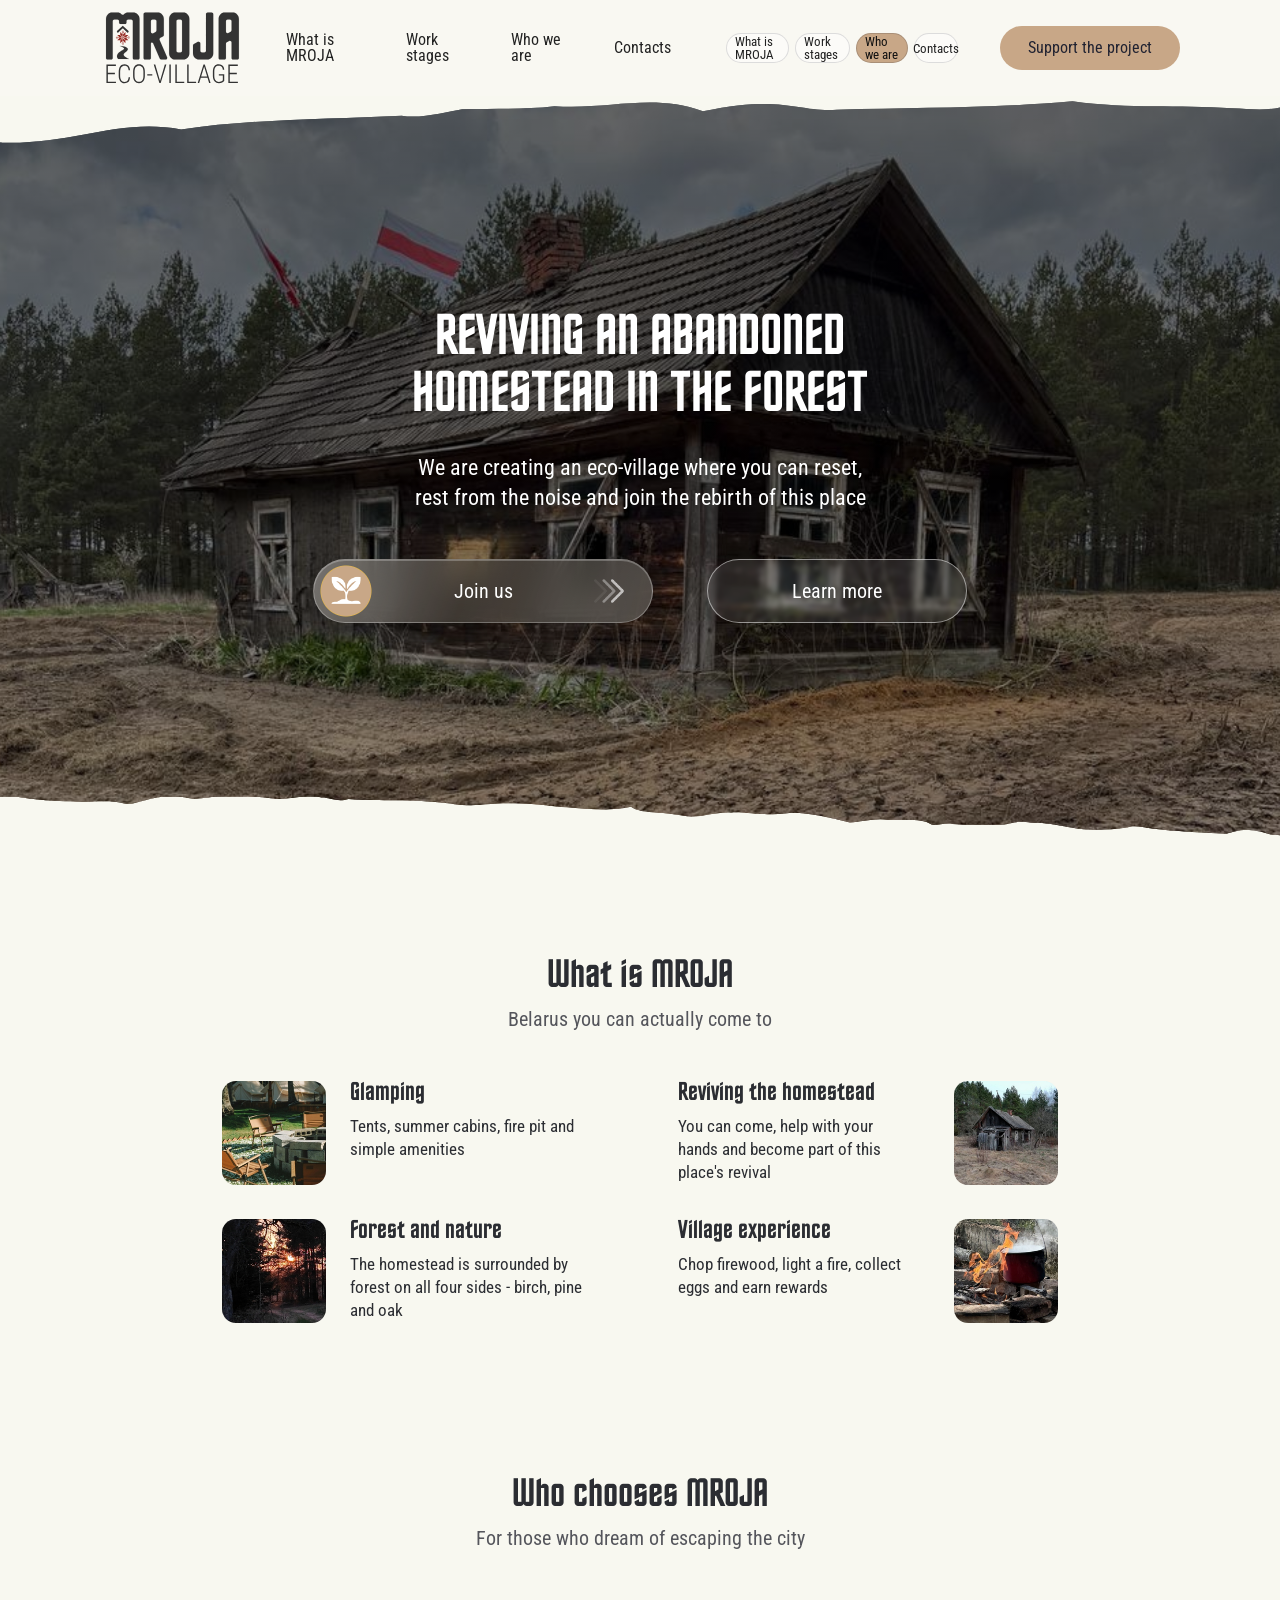
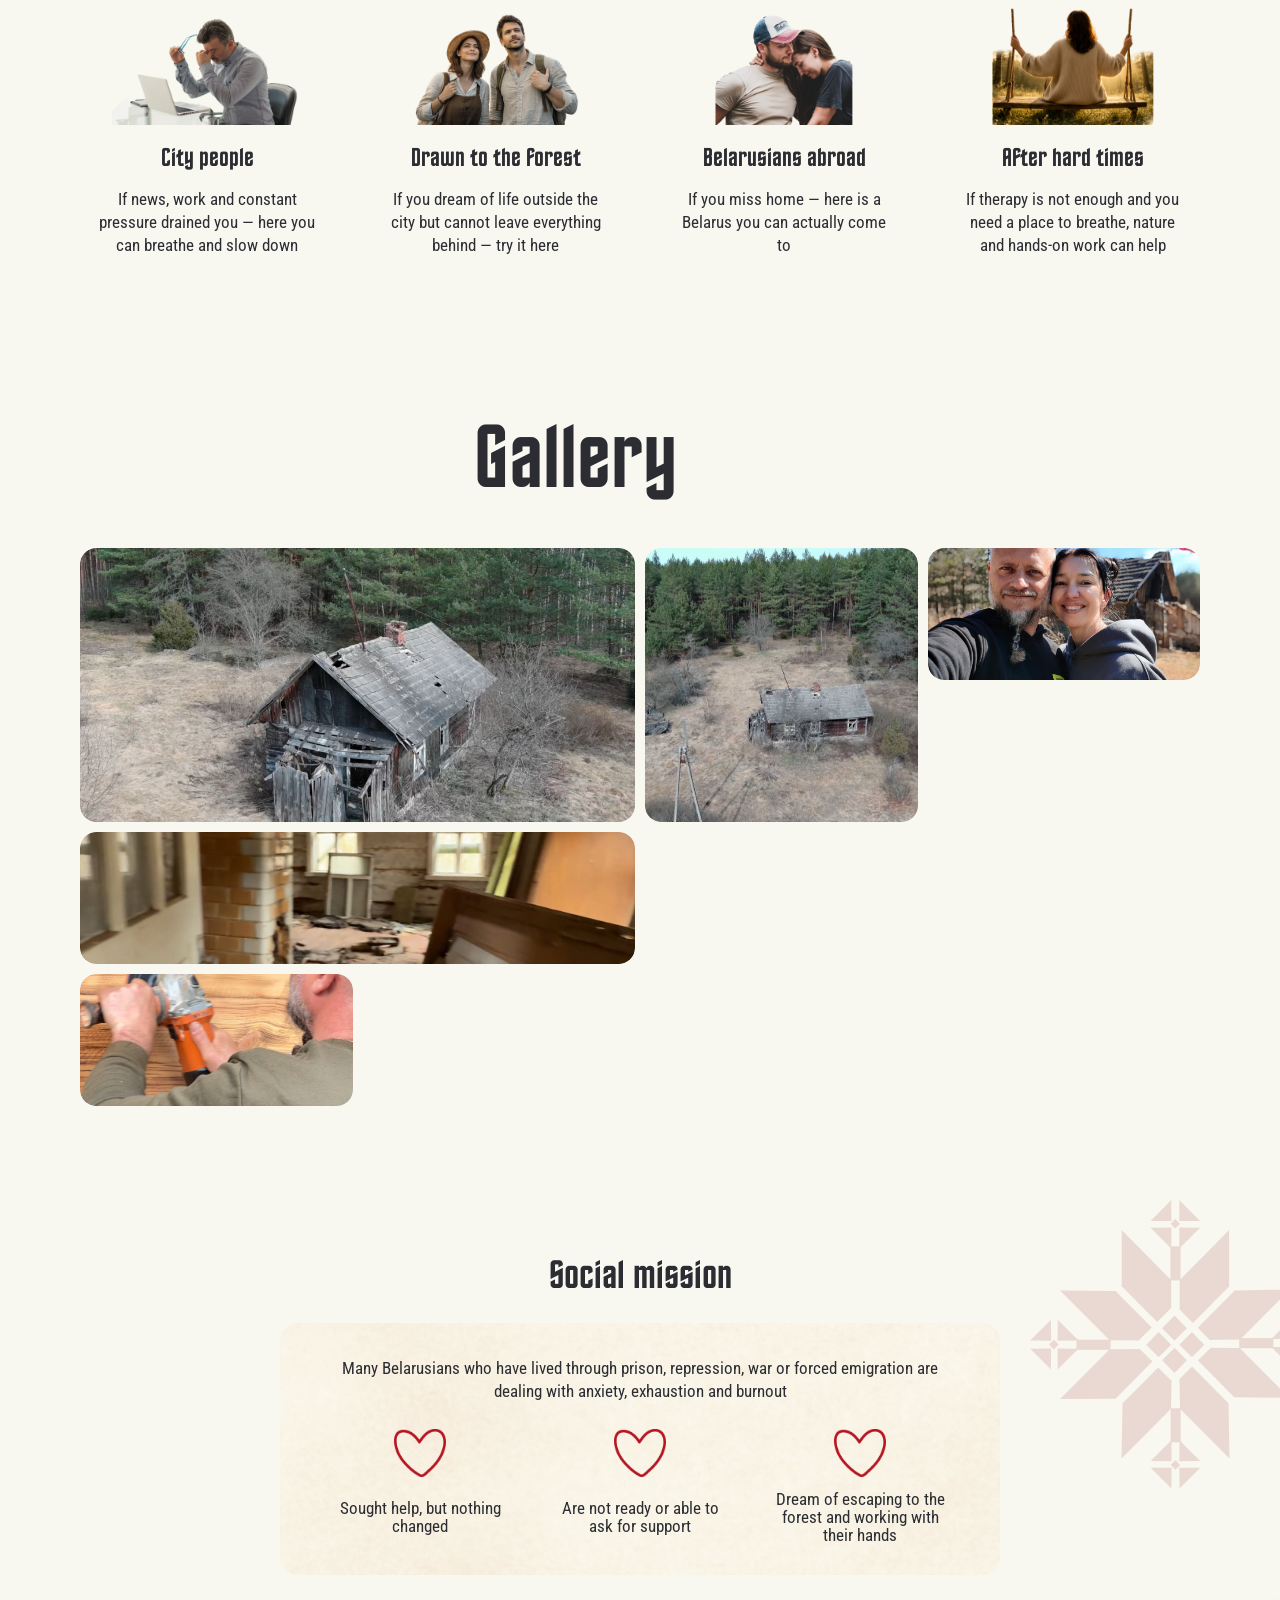
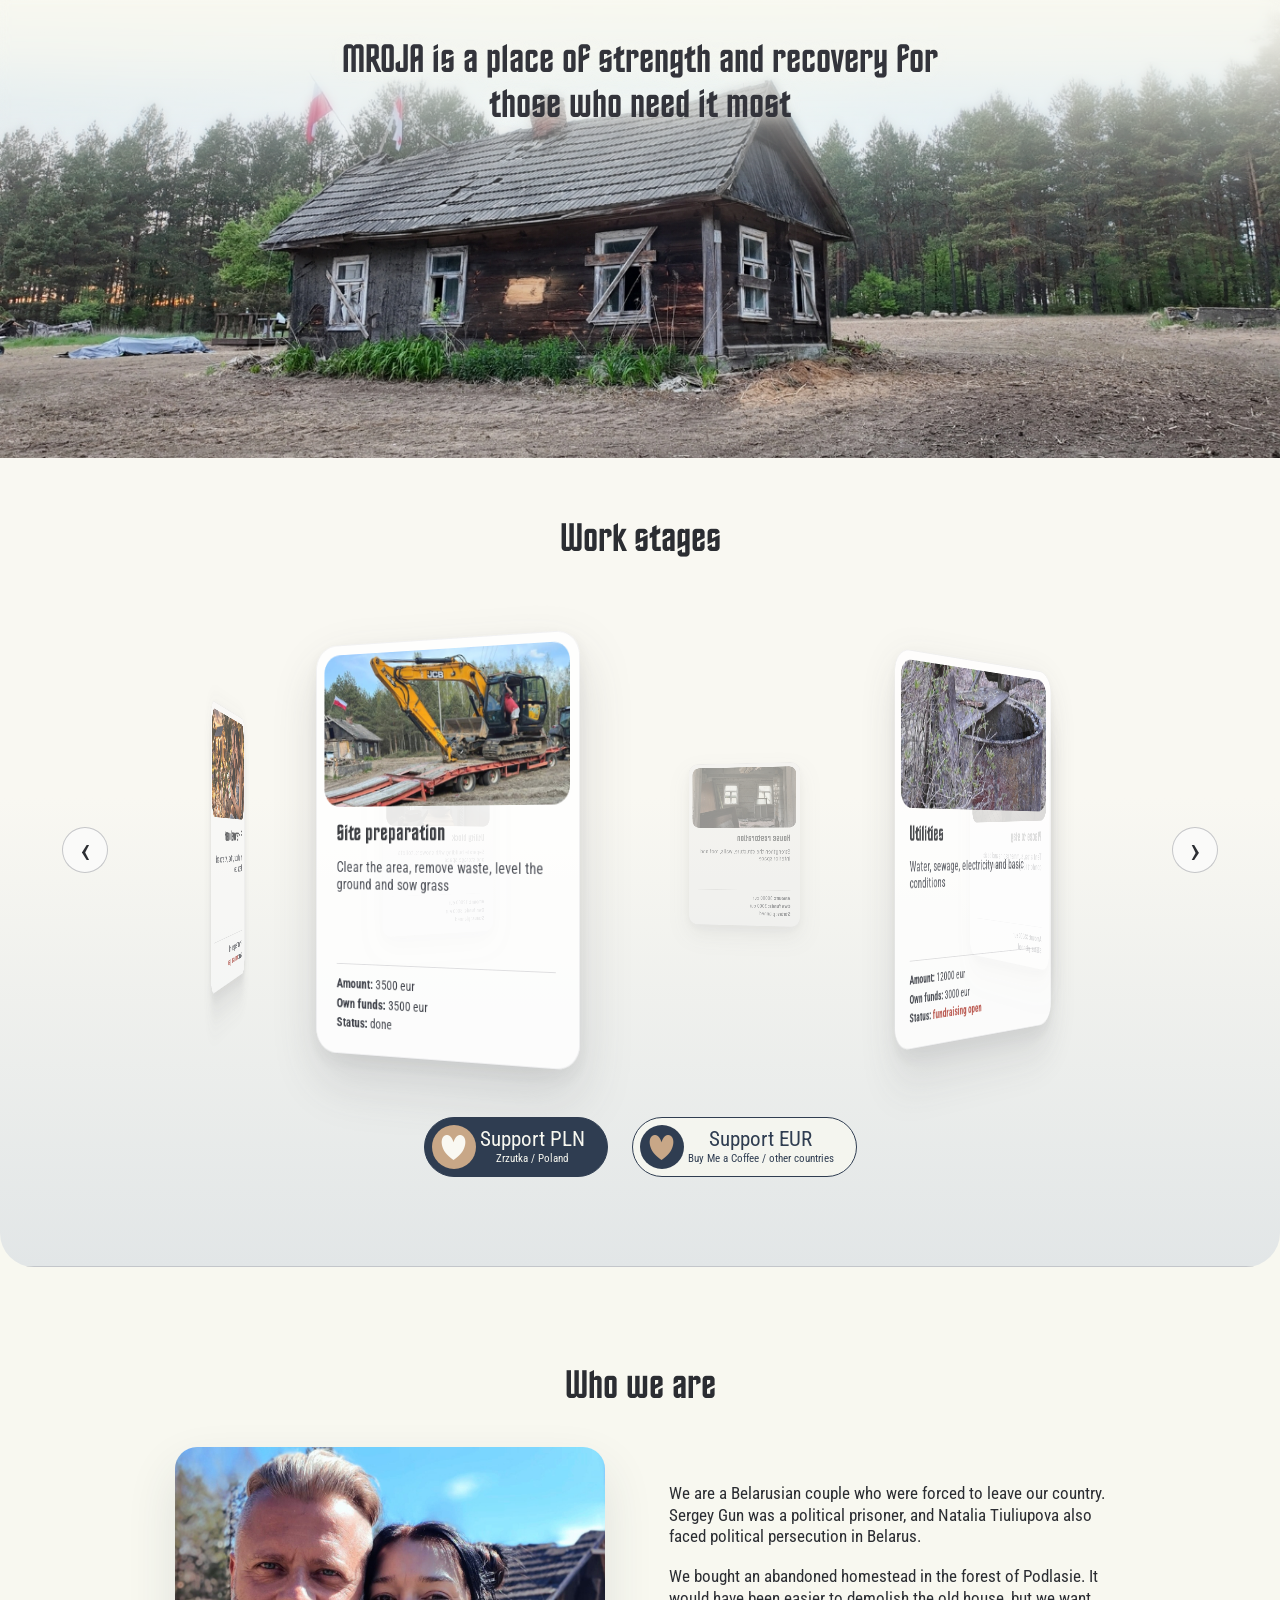
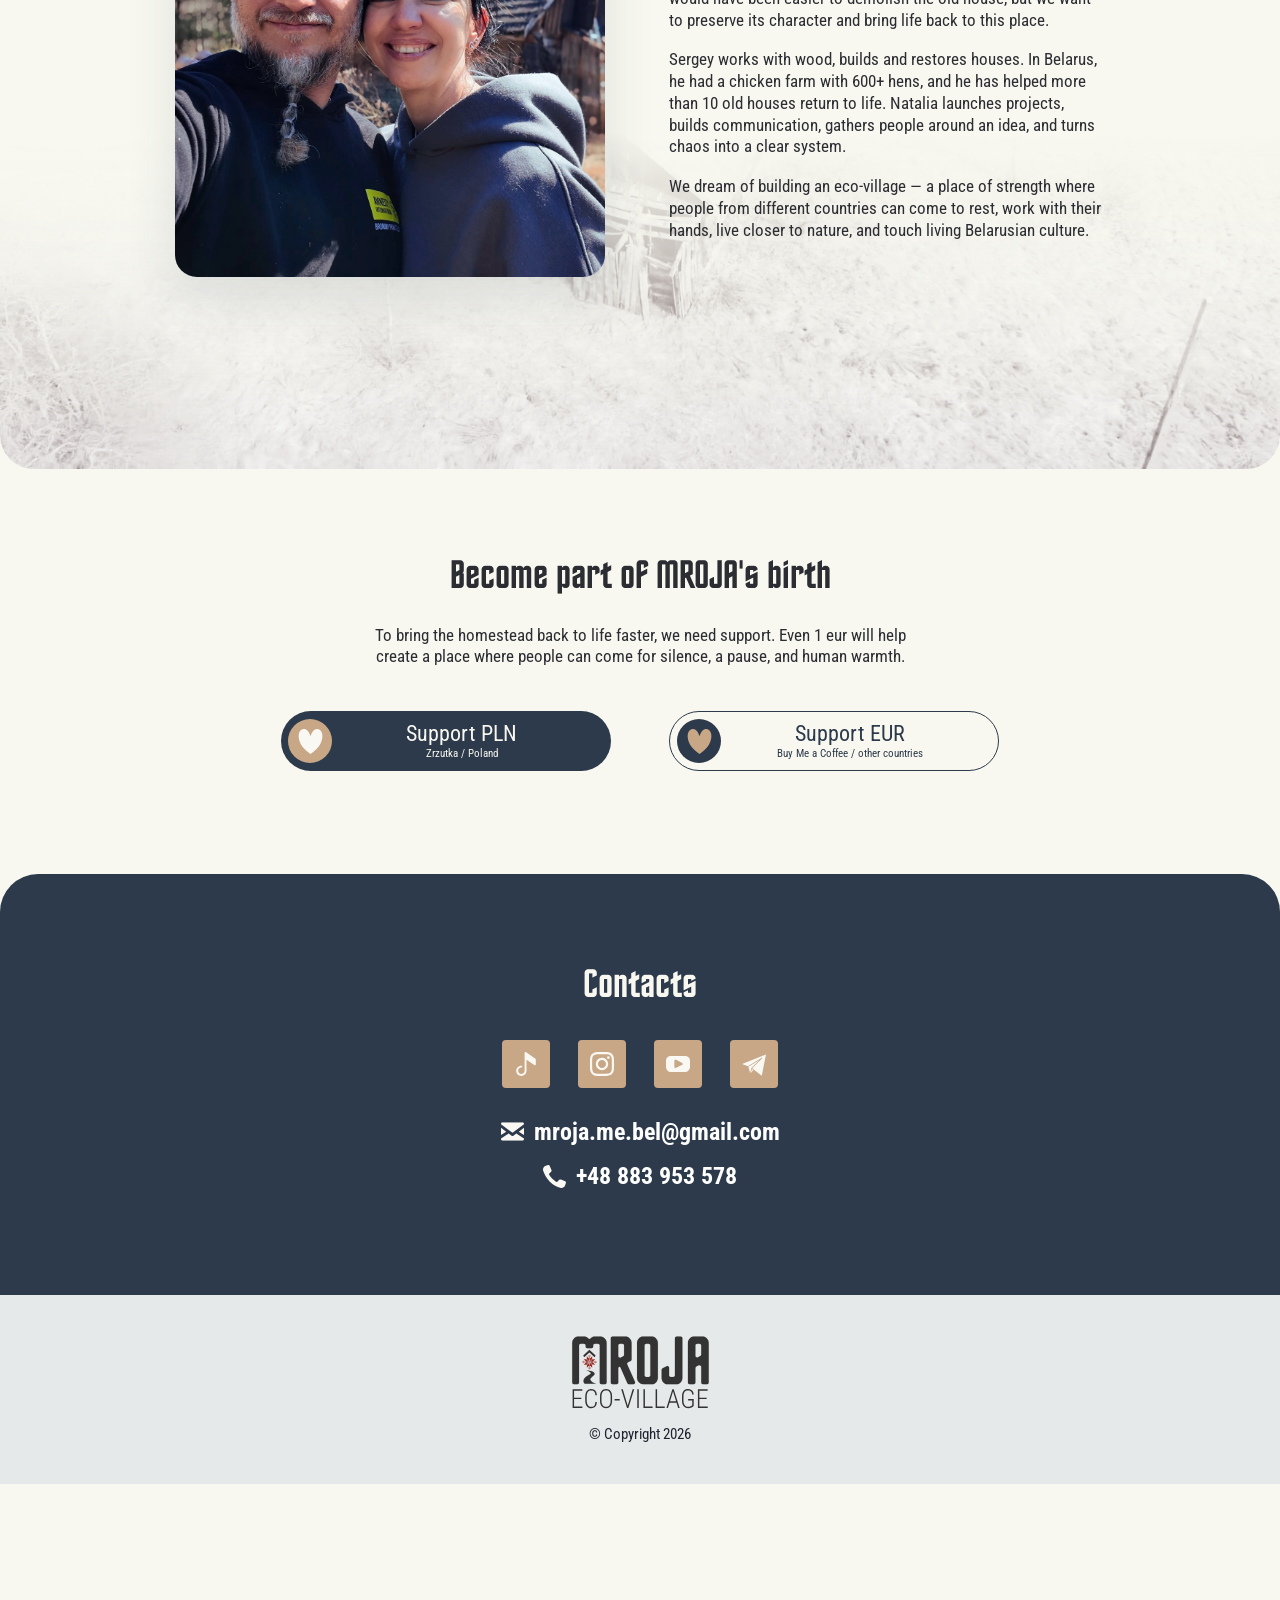
==== by/index.html @ a8102a32 "deploy redesign preview" ====
<!doctype html>
<html lang="by">
  <head>
    <meta charset="utf-8">
    <meta name="viewport" content="width=device-width, initial-scale=1, viewport-fit=cover">
    <meta name="theme-color" content="#050505">
    <meta name="apple-mobile-web-app-capable" content="yes">
    <meta name="apple-mobile-web-app-status-bar-style" content="black-translucent">
    <title>MROJA Eco-Village</title>
    <meta
      name="description"
      content="MROJA — экодеревня на Подляшье: восстановление заброшенного хутора, беларусская культура, волонтёрство и место для восстановления людей."
    >
    <meta property="og:title" content="MROJA Eco-Village">
    <meta
      property="og:description"
      content="Экодеревня на Подляшье: восстановление хутора, беларусская культура, волонтёрство и место для восстановления людей."
    >
    <meta property="og:type" content="website">
    <meta property="og:image" content="../assets/mroja-share-snippet.png">
    <link rel="icon" href="../assets/M%20fivicon.svg" type="image/svg+xml">
    <link rel="shortcut icon" href="../assets/M%20fivicon.svg" type="image/svg+xml">
    <link rel="stylesheet" href="../styles.css?v=20260522-mobile-lang-2">
    <script src="../i18n.js?v=20260522-mobile-lang-2" defer></script>
    <script src="../script.js?v=20260522-mobile-lang-2" defer></script>
  </head>
  <body>
    <nav class="mobile-glass-header" aria-label="Mobile language navigation">
      <a class="mobile-glass-logo" href="#top" aria-label="MROJA home">
        <img src="../assets/logo-mroja.svg" alt="MROJA Eco-Village">
      </a>
      <div class="mobile-language-switcher" aria-label="Choose language">
        <a class="mobile-lang-pill is-active" href="/" data-language-option="en">EN</a>
        <a class="mobile-lang-pill" href="/ru/" data-language-option="ru">RU</a>
        <a class="mobile-lang-pill" href="/by/" data-language-option="by">BY</a>
        <a class="mobile-lang-pill" href="/pl/" data-language-option="pl">PL</a>
      </div>
    </nav>
    <header class="site-header" aria-label="Главная навигация">
      <div class="header-inner">
        <a class="logo" href="#top" aria-label="MROJA, перейти к началу страницы">
          <img class="logo-dark" src="../assets/logo-mroja.svg" alt="MROJA Eco-Village">
          <img class="logo-yellow" src="../assets/LOGO%20MROJA%20Y.svg" alt="MROJA Eco-Village">
        </a>
        <a class="mobile-header-button" href="#join">Поддержать проект</a>
        <a class="mobile-contact-link" href="#contacts" aria-label="Контакты">
          <img src="../assets/contacts-icon.png" alt="" aria-hidden="true">
        </a>
        <nav class="nav" aria-label="Меню сайта">
          <a href="#about">Что такое MROJA</a>
          <a href="#stages">Этапы работ</a>
          <a href="#team">Кто мы</a>
          <a href="#contacts">Контакты</a>
          <span class="desktop-language-switcher" aria-label="Choose language">
            <a class="language-switch is-active" href="/" data-language-option="en">EN</a>
            <a class="language-switch" href="/ru/" data-language-option="ru">RU</a>
            <a class="language-switch" href="/by/" data-language-option="by">BY</a>
            <a class="language-switch" href="/pl/" data-language-option="pl">PL</a>
          </span>
        </nav>
        <a class="header-button" href="#join">Поддержать проект</a>
        <button class="menu-toggle" type="button" aria-label="Открыть меню" aria-expanded="false" aria-controls="mobile-menu" data-menu-toggle>
          <span></span>
          <span></span>
        </button>
      </div>
      <div class="mobile-menu" id="mobile-menu" aria-hidden="true" data-mobile-menu>
        <button class="mobile-menu-close" type="button" aria-label="Закрыть меню" data-menu-close></button>
        <nav class="mobile-menu-nav" aria-label="Мобильное меню">
          <a href="#about">Что такое MROJA</a>
          <a href="#stages">Этапы работ</a>
          <a href="#team">Кто мы</a>
          <a href="#join">Поддержать проект</a>
          <a href="#contacts">Контакты</a>
          <a href="/" data-language-option="en">EN</a>
          <a href="/ru/" data-language-option="ru">RU</a>
          <a href="/by/" data-language-option="by">BY</a>
          <a href="/pl/" data-language-option="pl">PL</a>
        </nav>
      </div>
    </header>

    <main id="top">
      <section class="hero" aria-labelledby="hero-title">
        <img class="hero-edge hero-edge-top" src="../assets/top-edge.svg" alt="" aria-hidden="true">
        <div class="hero-media">
          <video class="hero-video" autoplay muted loop playsinline webkit-playsinline preload="auto" poster="../assets/hero/hero-house-desktop.jpg" aria-hidden="true">
            <source src="../assets/hero/hero-hd.mp4?v=20260516-1404" type="video/mp4">
          </video>
          <button class="hero-play" type="button" aria-label="Запустить видео" data-hero-play></button>
          <div class="hero-overlay"></div>
        </div>
        <img class="hero-edge hero-edge-bottom" src="../assets/bottom-edge.svg?v=20260521-gallery-1" alt="" aria-hidden="true">
        <div class="hero-content-container">
          <div class="hero-content">
          <h1 id="hero-title">Восстанавливаем заброшенный хутор в лесу</h1>
          <p>
            <span class="hero-subtitle-desktop">
              <span class="hero-subtitle-line">Создаем экодеревню, где можно перезагрузиться,</span>
              <span class="hero-subtitle-line">отдохнуть от шума и присоединиться к перерождению этого места</span>
            </span>
            <span class="hero-subtitle-mobile">
              <span>Сделай первый шаг</span>
              <span>к несбывшейся мечте</span>
            </span>
          </p>
          <div class="hero-actions">
            <a class="button button-gold" href="#join"><span>Join us</span></a>
            <a class="button button-glass glass" href="#about"><span>Узнать подробнее</span></a>
          </div>
          </div>
        </div>
      </section>

      <section class="about-section" id="about" aria-labelledby="about-title">
        <img class="about-section-ornament" src="../assets/ornament-belarus.svg" alt="" aria-hidden="true">
        <div class="about-section-inner">
          <div class="section-heading about-section-heading">
            <h2 id="about-title">What is MROJA</h2>
            <p>Belarus you can actually come to</p>
          </div>
          <div class="about-section-grid">
            <article class="about-section-card">
              <img class="about-section-image" src="../assets/mroja-about-glamping.jpg" alt="">
              <div>
                <h3>Glamping</h3>
                <p>Tents, summer cabins, fire pit and simple amenities</p>
              </div>
            </article>
            <article class="about-section-card about-section-card-reverse">
              <img class="about-section-image" src="../assets/mroja-about-restoration.jpg" alt="">
              <div>
                <h3>Reviving the homestead</h3>
                <p>You can come, help with your hands and become part of this place's revival</p>
              </div>
            </article>
            <article class="about-section-card">
              <img class="about-section-image" src="../assets/mroja-about-forest.jpg" alt="">
              <div>
                <h3>Forest and nature</h3>
                <p>The homestead is surrounded by forest on all four sides - birch, pine and oak</p>
              </div>
            </article>
            <article class="about-section-card about-section-card-reverse">
              <img class="about-section-image" src="../assets/mroja-about-culture.jpg" alt="">
              <div>
                <h3>Village experience</h3>
                <p>Chop firewood, light a fire, collect eggs and earn rewards</p>
              </div>
            </article>
          </div>
        </div>
      </section>
      <section class="audience-section" id="audience" aria-labelledby="audience-title">
        <img class="audience-section-ornament audience-section-ornament-left" src="../assets/ornament-belarus.svg" alt="" aria-hidden="true">
        <img class="audience-section-ornament audience-section-ornament-right" src="../assets/ornament-rich.svg" alt="" aria-hidden="true">
        <div class="audience-section-inner">
          <div class="section-heading audience-section-heading">
            <h2 id="audience-title">Who chooses MROJA</h2>
            <p>For those who dream of escaping the city</p>
          </div>
          <div class="audience-slider" data-audience-slider>
            <button class="audience-arrow audience-arrow-prev" type="button" data-audience-prev aria-label="Previous audience card">
              <img src="../assets/button-icon-arrows.png" alt="" aria-hidden="true">
            </button>
            <div class="audience-viewport">
              <div class="audience-track" data-audience-track>
                <article class="audience-card">
                  <img src="../assets/audience-city.png" alt="">
                  <h3>City people</h3>
                  <p>If news, work and constant pressure drained you — here you can breathe and slow down</p>
                </article>
                <article class="audience-card">
                  <img src="../assets/audience-nature.png" alt="">
                  <h3>Drawn to the forest</h3>
                  <p>If you dream of life outside the city but cannot leave everything behind — try it here</p>
                </article>
                <article class="audience-card">
                  <img src="../assets/audience-emigration.png" alt="">
                  <h3>Belarusians abroad</h3>
                  <p>If you miss home — here is a Belarus you can actually come to</p>
                </article>
                <article class="audience-card">
                  <img src="../assets/audience-trauma.png" alt="">
                  <h3>After hard times</h3>
                  <p>If therapy is not enough and you need a place to breathe, nature and hands-on work can help</p>
                </article>
              </div>
            </div>
            <button class="audience-arrow audience-arrow-next" type="button" data-audience-next aria-label="Next audience card">
              <img src="../assets/button-icon-arrows.png" alt="" aria-hidden="true">
            </button>
          </div>
        </div>
      </section>
      <section class="gallery-section" id="gallery" aria-labelledby="gallery-title">
        <div class="gallery-section-inner">
          <div class="section-heading gallery-section-heading">
            <h2 id="gallery-title">Gallery</h2>
          </div>
          <div class="gallery-grid" data-gallery>
            <button class="gallery-item" type="button" data-gallery-item data-gallery-src="../assets/gallery/MROJA%201.jpg" aria-label="Open gallery photo 1"><img src="../assets/gallery/MROJA%201.jpg" alt="MROJA gallery photo 1" loading="eager" decoding="async"></button>
            <button class="gallery-item" type="button" data-gallery-item data-gallery-src="../assets/gallery/MROJA%202.jpg" aria-label="Open gallery photo 2"><img src="../assets/gallery/MROJA%202.jpg" alt="MROJA gallery photo 2" loading="eager" decoding="async"></button>
            <button class="gallery-item" type="button" data-gallery-item data-gallery-src="../assets/gallery/MROJA%203.jpg" aria-label="Open gallery photo 3"><img src="../assets/gallery/MROJA%203.jpg" alt="MROJA gallery photo 3" loading="eager" decoding="async"></button>
            <button class="gallery-item" type="button" data-gallery-item data-gallery-src="../assets/gallery/MROJA%204.jpg" aria-label="Open gallery photo 4"><img src="../assets/gallery/MROJA%204.jpg" alt="MROJA gallery photo 4" loading="lazy" decoding="async"></button>
            <button class="gallery-item" type="button" data-gallery-item data-gallery-src="../assets/gallery/MROJA%205.jpg" aria-label="Open gallery photo 5"><img src="../assets/gallery/MROJA%205.jpg" alt="MROJA gallery photo 5" loading="lazy" decoding="async"></button>
            <button class="gallery-item" type="button" data-gallery-item data-gallery-src="../assets/gallery/MROJA%206.jpg" aria-label="Open gallery photo 6"><img src="../assets/gallery/MROJA%206.jpg" alt="MROJA gallery photo 6" loading="lazy" decoding="async"></button>
            <button class="gallery-item" type="button" data-gallery-item data-gallery-src="../assets/gallery/MROJA%207.jpg" aria-label="Open gallery photo 7"><img src="../assets/gallery/MROJA%207.jpg" alt="MROJA gallery photo 7" loading="lazy" decoding="async"></button>
            <button class="gallery-item" type="button" data-gallery-item data-gallery-src="../assets/gallery/MROJA%208.jpg" aria-label="Open gallery photo 8"><img src="../assets/gallery/MROJA%208.jpg" alt="MROJA gallery photo 8" loading="lazy" decoding="async"></button>
            <button class="gallery-item" type="button" data-gallery-item data-gallery-src="../assets/gallery/MROJA%209.jpg" aria-label="Open gallery photo 9"><img src="../assets/gallery/MROJA%209.jpg" alt="MROJA gallery photo 9" loading="lazy" decoding="async"></button>
            <button class="gallery-item" type="button" data-gallery-item data-gallery-src="../assets/gallery/MROJA%2010.jpg" aria-label="Open gallery photo 10"><img src="../assets/gallery/MROJA%2010.jpg" alt="MROJA gallery photo 10" loading="lazy" decoding="async"></button>
            <button class="gallery-item" type="button" data-gallery-item data-gallery-src="../assets/gallery/MROJA%2011.jpg" aria-label="Open gallery photo 11"><img src="../assets/gallery/MROJA%2011.jpg" alt="MROJA gallery photo 11" loading="lazy" decoding="async"></button>
            <button class="gallery-item" type="button" data-gallery-item data-gallery-src="../assets/gallery/MROJA%2012.jpg" aria-label="Open gallery photo 12"><img src="../assets/gallery/MROJA%2012.jpg" alt="MROJA gallery photo 12" loading="lazy" decoding="async"></button>
            <button class="gallery-item" type="button" data-gallery-item data-gallery-src="../assets/gallery/MROJA%2013.jpg" aria-label="Open gallery photo 13"><img src="../assets/gallery/MROJA%2013.jpg" alt="MROJA gallery photo 13" loading="lazy" decoding="async"></button>
            <button class="gallery-item" type="button" data-gallery-item data-gallery-src="../assets/gallery/MROJA%2014.jpg" aria-label="Open gallery photo 14"><img src="../assets/gallery/MROJA%2014.jpg" alt="MROJA gallery photo 14" loading="lazy" decoding="async"></button>
            <button class="gallery-item" type="button" data-gallery-item data-gallery-src="../assets/gallery/MROJA%2015.jpg" aria-label="Open gallery photo 15"><img src="../assets/gallery/MROJA%2015.jpg" alt="MROJA gallery photo 15" loading="lazy" decoding="async"></button>
            <button class="gallery-item" type="button" data-gallery-item data-gallery-src="../assets/gallery/MROJA%2016.jpg" aria-label="Open gallery photo 16"><img src="../assets/gallery/MROJA%2016.jpg" alt="MROJA gallery photo 16" loading="lazy" decoding="async"></button>
            <button class="gallery-item" type="button" data-gallery-item data-gallery-src="../assets/gallery/MROJA%2017.jpg" aria-label="Open gallery photo 17"><img src="../assets/gallery/MROJA%2017.jpg" alt="MROJA gallery photo 17" loading="lazy" decoding="async"></button>
            <button class="gallery-item" type="button" data-gallery-item data-gallery-src="../assets/gallery/MROJA%2018.jpg" aria-label="Open gallery photo 18"><img src="../assets/gallery/MROJA%2018.jpg" alt="MROJA gallery photo 18" loading="lazy" decoding="async"></button>
            <button class="gallery-item" type="button" data-gallery-item data-gallery-src="../assets/gallery/MROJA%2019.jpg" aria-label="Open gallery photo 19"><img src="../assets/gallery/MROJA%2019.jpg" alt="MROJA gallery photo 19" loading="lazy" decoding="async"></button>
            <button class="gallery-item" type="button" data-gallery-item data-gallery-src="../assets/gallery/MROJA%2020.jpg" aria-label="Open gallery photo 20"><img src="../assets/gallery/MROJA%2020.jpg" alt="MROJA gallery photo 20" loading="lazy" decoding="async"></button>
            <button class="gallery-item" type="button" data-gallery-item data-gallery-src="../assets/gallery/MROJA%2021.jpg" aria-label="Open gallery photo 21"><img src="../assets/gallery/MROJA%2021.jpg" alt="MROJA gallery photo 21" loading="lazy" decoding="async"></button>
            <button class="gallery-item" type="button" data-gallery-item data-gallery-src="../assets/gallery/MROJA%2022.jpg" aria-label="Open gallery photo 22"><img src="../assets/gallery/MROJA%2022.jpg" alt="MROJA gallery photo 22" loading="lazy" decoding="async"></button>
            <button class="gallery-item" type="button" data-gallery-item data-gallery-src="../assets/gallery/MROJA%2023.jpg" aria-label="Open gallery photo 23"><img src="../assets/gallery/MROJA%2023.jpg" alt="MROJA gallery photo 23" loading="lazy" decoding="async"></button>
          </div>
        </div>
      </section>
      <div class="gallery-lightbox" data-gallery-lightbox hidden>
        <button class="gallery-lightbox-close" type="button" data-gallery-close aria-label="Close gallery">×</button>
        <button class="gallery-lightbox-arrow gallery-lightbox-prev" type="button" data-gallery-prev aria-label="Previous photo">‹</button>
        <img class="gallery-lightbox-image" data-gallery-image alt="">
        <button class="gallery-lightbox-arrow gallery-lightbox-next" type="button" data-gallery-next aria-label="Next photo">›</button>
      </div>

            <section class="mission-section" id="mission" aria-labelledby="mission-title">
        <img class="mission-section-ornament" src="../assets/ornament-rich.svg" alt="" aria-hidden="true">
        <div class="mission-section-inner">
          <div class="section-heading mission-section-heading">
            <h2 id="mission-title">Social mission</h2>
          </div>
          <div class="mission-card">
            <p class="mission-card-lead">Many Belarusians who have lived through prison, repression, war or forced emigration are dealing with anxiety, exhaustion and burnout</p>
            <div class="mission-points">
              <article>
                <img src="../assets/heart.png" alt="" aria-hidden="true">
                <h3>Sought help, but nothing changed</h3>
              </article>
              <article>
                <img src="../assets/heart.png" alt="" aria-hidden="true">
                <h3>Are not ready or able to ask for support</h3>
              </article>
              <article>
                <img src="../assets/heart.png" alt="" aria-hidden="true">
                <h3>Dream of escaping to the forest and working with their hands</h3>
              </article>
            </div>
          </div>
        </div>
        <div class="mission-visual">
          <p class="mission-accent">MROJA is a place of strength and recovery for those who need it most</p>
        </div>
      </section>
      <!-- SUPPORT SECTION: rebuild later -->
      <!-- WHO WE ARE SECTION: rebuild later -->
      <!-- CONTACTS SECTION: rebuild later -->
      <!-- FOOTER SECTION: rebuild later -->

            <section class="section restoration" id="stages" aria-labelledby="restoration-title">
        <div class="section-heading">
          <h2 id="restoration-title">Work stages</h2>
        </div>
        <div class="carousel" data-carousel aria-label="Work stages carousel">
          <button class="carousel-arrow carousel-arrow-prev" type="button" data-carousel-prev aria-label="Previous stage">‹</button>
          <div class="carousel-stage">
            <div class="carousel-track" data-carousel-track>
            <article class="restoration-card" data-card>
              <img src="../assets/stage-territory.jpg" alt="Site preparation">
              <div class="restoration-card-body">
                <h3>Site preparation</h3>
                <p>Clear the area, remove waste, level the ground and sow grass</p>
                <div class="stage-card-meta" aria-label="Stage details">
                  <span><strong>Amount:</strong> 3500 eur</span>
                  <span><strong>Own funds:</strong> 3500 eur</span>
                  <span><strong>Status:</strong> done</span>
                </div>
              </div>
            </article>
            <article class="restoration-card" data-card>
              <img src="../assets/stage-water.jpg" alt="Utilities">
              <div class="restoration-card-body">
                <h3>Utilities</h3>
                <p>Water, sewage, electricity and basic conditions</p>
                <div class="stage-card-meta" aria-label="Stage details">
                  <span><strong>Amount:</strong> 12000 eur</span>
                  <span><strong>Own funds:</strong> 3000 eur</span>
                  <span><strong>Status:</strong> <em>fundraising open</em></span>
                </div>
              </div>
            </article>
            <article class="restoration-card" data-card>
              <img src="../assets/stage-living.jpg" alt="Places to stay">
              <div class="restoration-card-body">
                <h3>Places to stay</h3>
                <p>Tent area, summer cabins and basic comfort for guests and volunteers</p>
                <div class="stage-card-meta" aria-label="Stage details">
                  <span><strong>Amount:</strong> 35000 eur</span>
                  <span><strong>Status:</strong> planned</span>
                </div>
              </div>
            </article>
            <article class="restoration-card" data-card>
              <img src="../assets/stage-conservation.jpg" alt="House restoration">
              <div class="restoration-card-body">
                <h3>House restoration</h3>
                <p>Strengthen the structure, walls, roof and interior space</p>
                <div class="stage-card-meta" aria-label="Stage details">
                  <span><strong>Amount:</strong> 30000 eur</span>
                  <span><strong>Own funds:</strong> 3000 eur</span>
                  <span><strong>Status:</strong> planned</span>
                </div>
              </div>
            </article>
            <article class="restoration-card" data-card>
              <img src="../assets/stage-comfort.jpg" alt="Utility block">
              <div class="restoration-card-body">
                <h3>Utility block</h3>
                <p>Separate building with showers, toilets and storage space</p>
                <div class="stage-card-meta" aria-label="Stage details">
                  <span><strong>Amount:</strong> 12000 eur</span>
                  <span><strong>Own funds:</strong> 3000 eur</span>
                  <span><strong>Status:</strong> planned</span>
                </div>
              </div>
            </article>
            <article class="restoration-card" data-card>
              <img src="../assets/stage-development.jpg" alt="Further development">
              <div class="restoration-card-body">
                <h3>Further development</h3>
                <p>Infrastructure, retreats, workshops and the quest app</p>
                <div class="stage-card-meta" aria-label="Stage details">
                  <span><strong>Format:</strong> 1 eur per month</span>
                  <span><strong>Status:</strong> <em>fundraising open</em></span>
                </div>
              </div>
            </article>
            </div>
          </div>
          <button class="carousel-arrow carousel-arrow-next" type="button" data-carousel-next aria-label="Next stage">›</button>
        </div>
        <div class="stage-support">
          <a class="stage-support-button stage-support-button-dark" href="https://zrzutka.pl/8hezg6" target="_blank" rel="noopener">
            <span class="stage-support-icon"><img src="../assets/Icon-heart-w.png" alt=""></span>
            <span class="stage-support-text"><strong>Support PLN</strong><small>Zrzutka / Poland</small></span>
          </a>
          <a class="stage-support-button stage-support-button-light" href="https://buymeacoffee.com/mroja" target="_blank" rel="noopener">
            <span class="stage-support-icon"><img src="../assets/Icon-heart-b.png" alt=""></span>
            <span class="stage-support-text"><strong>Support EUR</strong><small>Buy Me a Coffee / other countries</small></span>
          </a>
        </div>
      </section>

      <section class="about-us-section" id="team" aria-labelledby="team-title">
        <div class="about-us-inner">
          <h2 id="team-title">Кто мы?</h2>
          <div class="about-us-content">
            <img class="about-us-photo" src="../assets/mroja-p10-01-2096x1179.jpg" alt="Сергей Гунь и Наталья Тюлюпова">
            <div class="about-us-copy">
              <p>Мы — пара беларусов, вынужденных уехать из своей страны. Сергей Гунь был политзаключённым, Наталья Тюлюпова также находилась на родине под политическими преследованиями.</p>
              <p>Мы купили заброшенный хутор в лесу на Подляшье. Старый дом проще было бы снести, но мы хотим сохранить его характер и вернуть этому месту жизнь.</p>
              <p>Сергей работает с деревом, строит и восстанавливает дома. В Беларуси у него был курятник на 600+ кур, а за его плечами — более 10 старых домов, которым он помог вернуться к жизни. Наталья запускает проекты, выстраивает коммуникацию, собирает людей вокруг идеи и превращает хаос в понятную систему.</p>
              <p>Мы мечтаем построить экодеревню — место силы, куда смогут приезжать люди из разных стран: отдохнуть, поработать руками, пожить ближе к природе и прикоснуться к живой беларусской культуре.</p>
            </div>
          </div>
        </div>
      </section>

      <section class="join-section" id="join" aria-labelledby="join-title">
        <div class="join-inner">
          <h2 id="join-title">Станьте частью рождения MROJA</h2>
          <p>Чтобы хутор быстрее ожил, нам нужна поддержка. Даже 1 eur поможет создать место, куда люди смогут приехать за тишиной, передышкой и человеческим теплом.</p>
          <div class="join-actions" aria-label="Способы поддержки">
            <a class="donation-pill donation-pill-dark" href="https://zrzutka.pl/2du5rd" target="_blank" rel="noopener">
              <span class="donation-pill-icon"><img src="../assets/Icon-heart-w.png" alt=""></span>
              <span class="donation-pill-text"><strong>Поддержать PLN</strong><small>Zrzutka / Польша</small></span>
            </a>
            <a class="donation-pill donation-pill-light" href="https://buymeacoffee.com/mroja/membership" target="_blank" rel="noopener">
              <span class="donation-pill-icon"><img src="../assets/Icon-heart-b.png" alt=""></span>
              <span class="donation-pill-text"><strong>Поддержать EUR</strong><small>Buy Me a Coffee / другие страны</small></span>
            </a>
          </div>
        </div>
      </section>

      <section class="contacts-section" id="contacts" aria-labelledby="contacts-title">
        <div class="contacts-inner">
          <h2 id="contacts-title">Контакты</h2>
          <div class="contacts-social" aria-label="Социальные сети MROJA">
            <a href="https://www.tiktok.com/@mroja.me" target="_blank" rel="noopener" aria-label="TikTok"><img src="../assets/Icon-tt.svg" alt=""></a>
            <a href="https://www.instagram.com/mroja.me" target="_blank" rel="noopener" aria-label="Instagram"><img src="../assets/Icon-insta.svg" alt=""></a>
            <a href="https://www.youtube.com/@MROJA-ME" target="_blank" rel="noopener" aria-label="YouTube"><img src="../assets/Icon-yt.svg" alt=""></a>
            <a href="https://t.me/mroja_me" target="_blank" rel="noopener" aria-label="Telegram"><img src="../assets/Icon-tg.svg" alt=""></a>
          </div>
          <address class="contacts-lines">
            <a href="mailto:mroja.me.bel@gmail.com"><img src="../assets/Icon-mail.svg" alt=""> mroja.me.bel@gmail.com</a>
            <a href="tel:+48883953578"><img src="../assets/Icon-tel.svg" alt=""> +48 883 953 578</a>
            <small>(WhatsApp, Signal, Telegram)</small>
          </address>
        </div>
      </section>

      <section class="copyright-section" aria-label="Copyright">
        <img src="../assets/logo-mroja.svg" alt="MROJA Eco-Village">
        <p>© Copyright 2026</p>
      </section>

    </main>
    <div class="mobile-fixed-support" aria-label="Support MROJA">
      <a class="mobile-support-pill mobile-support-pill-primary" href="https://zrzutka.pl/2du5rd" target="_blank" rel="noopener">
        <span>Поддержать PLN</span>
        <small>Zrzutka / Польша</small>
      </a>
      <a class="mobile-support-pill mobile-support-pill-light" href="https://buymeacoffee.com/mroja/membership" target="_blank" rel="noopener">
        <span>Поддержать EN</span>
        <small>Buy Me a Coffee / другие страны</small>
      </a>
    </div>
  </body>
</html>
---- styles.css ----
@font-face {
  font-family: "Horta";
  src: url("assets/fonts/horta.ttf") format("truetype");
  font-display: swap;
}

@font-face {
  font-family: "Roboto Condensed";
  src: url("assets/fonts/RobotoCondensed-Light.ttf") format("truetype");
  font-weight: 300;
  font-style: normal;
  font-display: swap;
}

@font-face {
  font-family: "Roboto Condensed";
  src: url("assets/fonts/RobotoCondensed-Regular.ttf") format("truetype");
  font-weight: 400;
  font-style: normal;
  font-display: swap;
}

@font-face {
  font-family: "Roboto Condensed";
  src: url("assets/fonts/RobotoCondensed-Medium.ttf") format("truetype");
  font-weight: 500;
  font-style: normal;
  font-display: swap;
}

@font-face {
  font-family: "Roboto Condensed";
  src: url("assets/fonts/RobotoCondensed-SemiBold.ttf") format("truetype");
  font-weight: 600;
  font-style: normal;
  font-display: swap;
}

@font-face {
  font-family: "Roboto Condensed";
  src: url("assets/fonts/RobotoCondensed-Bold.ttf") format("truetype");
  font-weight: 700;
  font-style: normal;
  font-display: swap;
}

@font-face {
  font-family: "Roboto Condensed";
  src: url("assets/fonts/RobotoCondensed-ExtraBold.ttf") format("truetype");
  font-weight: 800;
  font-style: normal;
  font-display: swap;
}

:root {
  --font-heading: "Horta", Impact, "Arial Narrow", "Roboto Condensed", sans-serif;
  --font-body: "Roboto Condensed", "Arial Narrow", Arial, sans-serif;
  --ink: #2b2d32;
  --muted: #55565c;
  --paper: #f9f8f2;
  --warm: #f4ecd9;
  --dark: #1f2230;
  --gold: #e3b74b;
  --gold-dark: #be8d20;
  --red: #bf1722;
  --line: rgba(31, 34, 48, 0.36);
}

* {
  box-sizing: border-box;
}

html {
  scroll-behavior: smooth;
  overflow-x: hidden;
}

body {
  margin: 0;
  background: #f8f8f0;
  color: var(--ink);
  font-family: var(--font-body);
  font-size: 17px;
  line-height: 1.35;
  scroll-behavior: smooth;
  overflow-x: hidden;
}

body,
button,
input {
  font-family: var(--font-body);
}

img,
svg {
  display: block;
  max-width: 100%;
}

a {
  color: inherit;
}

section[id],
footer[id] {
  scroll-margin-top: 40px;
}

h1,
h2,
h3,
h4,
summary,
.footer-logo {
  font-family: var(--font-heading);
  font-weight: 400;
  letter-spacing: 0;
}

h1,
h2,
h3,
h4,
p {
  overflow-wrap: anywhere;
}

h1,
h2,
h3,
h4,
p {
  margin: 0;
}

h1 {
  max-width: 970px;
  color: #fff;
  font-size: clamp(3.1rem, 7.2vw, 7.6rem);
  line-height: 0.92;
  text-align: center;
  text-transform: uppercase;
}

h2 {
  font-size: 40px;
  line-height: 0.95;
  text-align: center;
}

h3 {
  font-size: 26px;
  line-height: 0.98;
}

h3 + p {
  margin-top: 16px;
}

.site-header {
  position: relative;
  z-index: 50;
  min-height: 96px;
  background: #f9f8f2;
  box-shadow: none;
}

.header-inner {
  width: min(1120px, 100%);
  min-height: 96px;
  display: flex;
  align-items: center;
  gap: 42px;
  margin: 0 auto;
  padding: 0 20px;
}

.logo {
  display: inline-flex;
  flex: 0 0 auto;
  align-items: center;
  width: 124px;
  color: var(--ink);
  text-decoration: none;
}

.logo img {
  width: 100%;
  height: auto;
}

.logo-yellow {
  display: none;
}

.footer-logo {
  display: grid;
  width: max-content;
  color: var(--ink);
  text-decoration: none;
}

.footer-logo span {
  font-size: 1.75rem;
  line-height: 0.78;
}

.footer-logo small {
  font-family: var(--font-body);
  font-size: 0.83rem;
  line-height: 1;
  letter-spacing: 0.04em;
}

.nav {
  display: flex;
  flex: 1 1 auto;
  justify-content: flex-end;
  align-items: center;
  gap: clamp(2.25rem, 3.35vw, 2.85rem);
  font-family: var(--font-body);
  font-size: 16px;
  font-weight: 500;
  line-height: 1;
}

.nav a {
  color: #222;
  text-decoration: none;
  transition: opacity 160ms ease, color 160ms ease;
}

.nav a:hover {
  color: #222;
  opacity: 0.68;
}

.header-button {
  display: inline-flex;
  flex: 0 0 auto;
  height: 44px;
  align-items: center;
  justify-content: center;
  border-radius: 2px;
  padding: 0 28px;
  background: #e3b64b;
  color: #222;
  font-family: var(--font-body);
  font-size: 16px;
  font-weight: 500;
  line-height: 1;
  text-decoration: none;
  transition: background 160ms ease, transform 160ms ease;
}

.header-button:hover {
  background: #d4a438;
  transform: translateY(-1px);
}

.language-switch {
  color: #202231;
  font-family: var(--font-body);
  font-size: 16px;
  font-weight: 500;
  line-height: 1;
  text-decoration: none;
  transition: opacity 160ms ease;
}

.language-switch:hover {
  opacity: 0.68;
}

.mobile-header-button,
.mobile-contact-link,
.mobile-social-links,
.menu-toggle,
.mobile-menu {
  display: none;
}

.back-to-top {
  position: fixed;
  right: 24px;
  bottom: 24px;
  z-index: 60;
  display: inline-flex;
  width: 48px;
  height: 48px;
  align-items: center;
  justify-content: center;
  border: 1px solid rgba(32, 34, 49, 0.16);
  border-radius: 50%;
  background: #e3b64b;
  color: #202231;
  font-family: var(--font-body);
  font-size: 28px;
  font-weight: 400;
  line-height: 1;
  box-shadow: 0 16px 32px rgba(32, 34, 49, 0.2);
  cursor: pointer;
  opacity: 0;
  visibility: hidden;
  transform: translateY(12px);
  transition: opacity 180ms ease, visibility 180ms ease, transform 180ms ease, background 160ms ease;
}

.back-to-top:hover {
  background: #d4a438;
  transform: translateY(8px);
}

.back-to-top.is-visible {
  opacity: 1;
  visibility: visible;
  transform: translateY(0);
}

.back-to-top.is-visible:hover {
  transform: translateY(-2px);
}

@media (min-width: 721px) {
  .site-header {
    box-shadow: none;
  }

  .logo {
    width: 144px;
  }

  .nav {
    gap: clamp(2.85rem, 4vw, 3.6rem);
    font-weight: 400;
  }
}

.button {
  position: relative;
  display: inline-flex;
  min-height: 52px;
  align-items: center;
  justify-content: center;
  overflow: hidden;
  border: 0;
  border-radius: 2px;
  padding: 0.86rem 2.35rem;
  color: var(--ink);
  font-family: var(--font-body);
  font-size: 1.28rem;
  line-height: 1;
  text-decoration: none;
  cursor: pointer;
  transition: transform 180ms ease, background 180ms ease, border-color 180ms ease;
}

.button-small {
  min-height: 40px;
  padding: 0.62rem 1.4rem;
  font-size: 1rem;
}

.button span {
  position: relative;
  z-index: 1;
}

.button::before {
  content: "";
  position: absolute;
  inset: 0;
  transform: translateX(-125%) skewX(-18deg);
  background: linear-gradient(90deg, transparent, rgba(255, 255, 255, 0.5), transparent);
  transition: transform 650ms ease;
}

.button:hover {
  transform: translateY(-1px);
}

.button:hover::before {
  transform: translateX(125%) skewX(-18deg);
}

.button-gold {
  background: var(--gold);
}

.button-gold:hover {
  background: #eac760;
}

.button-glass {
  color: #fff;
}

.button-glass::before {
  background: linear-gradient(90deg, transparent, rgba(255, 255, 255, 0.28), transparent);
}

.glass {
  border: 1px solid rgba(255, 255, 255, 0.48);
  border-radius: 2px;
  background: rgba(255, 255, 255, 0.16);
  box-shadow: inset 0 1px 0 rgba(255, 255, 255, 0.22);
  backdrop-filter: blur(14px);
  -webkit-backdrop-filter: blur(14px);
}

.hero {
  position: relative;
  min-height: 700px;
  display: grid;
  place-items: center;
  overflow: hidden;
  padding: 6rem 0 6.25rem;
}

.hero-media,
.hero-media picture,
.hero-image,
.hero-video,
.hero-overlay,
.renewal-bg,
.renewal-shade {
  position: absolute;
  inset: 0;
  width: 100%;
  height: 100%;
}

.hero-media picture {
  display: block;
}

.hero-image,
.hero-video {
  object-fit: cover;
  object-position: center 45%;
  filter: saturate(0.96);
}

.hero-overlay {
  z-index: 1;
  background:
    linear-gradient(
      to bottom,
      rgba(0, 0, 0, 0.34) 0%,
      rgba(0, 0, 0, 0.46) 45%,
      rgba(0, 0, 0, 0.50) 100%
    );
  backdrop-filter: blur(1.2px);
  -webkit-backdrop-filter: blur(1.2px);
}

.hero-play {
  display: none;
}

.hero-edge {
  position: absolute;
  left: -2px;
  right: auto;
  display: block;
  width: calc(100% + 4px);
  min-width: calc(100% + 4px);
  height: auto;
  margin: 0;
  padding: 0;
  border: 0;
  pointer-events: none;
  z-index: 2;
}

.hero-edge-top {
  top: 0;
  left: 0;
  width: 100%;
  min-width: 100%;
}

.hero-edge-bottom {
  bottom: 0;
}

.hero-content-container {
  position: relative;
  z-index: 3;
  width: min(1120px, 100%);
  margin: 0 auto;
  padding-inline: 20px;
}

.hero-content {
  width: min(780px, 100%);
  margin: 0 auto;
  display: grid;
  justify-items: center;
  color: #fff;
  text-align: center;
}

.hero h1 {
  max-width: 900px;
  color: #fff;
  font-family: var(--font-heading);
  font-size: clamp(46px, 4.4vw, 56px);
  font-weight: 700;
  line-height: 1.05;
  text-align: center;
  text-transform: uppercase;
}

.hero-title-line {
  display: inline;
}

.hero-subtitle-line {
  display: inline;
}

.hero-subtitle-mobile,
.copy-mobile {
  display: none;
}

.hero-content p {
  max-width: 740px;
  margin-top: 24px;
  color: #fff;
  font-family: var(--font-body);
  font-size: 18px;
  font-weight: 400;
  line-height: 1.4;
  text-align: center;
}

.hero-actions {
  display: flex;
  flex-wrap: wrap;
  justify-content: center;
  gap: clamp(36px, 4vw, 48px);
  margin-top: 40px;
}

.hero-actions .button {
  width: 246px;
  min-height: 56px;
  padding: 0 24px;
  box-shadow: none;
  font-family: var(--font-body);
  font-size: 21px;
  font-weight: 400;
}

.hero-actions .button-gold {
  background: #e1b848;
  color: #202231;
}

.hero-actions .button-glass {
  color: #fff;
  background: rgba(255, 255, 255, 0.12);
  border: 1px solid rgba(255, 255, 255, 0.55);
  backdrop-filter: blur(3px);
  -webkit-backdrop-filter: blur(3px);
}

@media (min-width: 721px) {
  .site-header {
    margin-bottom: 0;
    border-bottom: 0;
    box-shadow: none;
  }

  .hero {
    min-height: 760px;
    overflow: visible;
    padding: 7.35rem 0 8.5rem;
    z-index: 1;
  }

  .hero-image,
  .hero-video {
    object-position: center 48%;
  }

  .hero-overlay {
    background:
      linear-gradient(
        to bottom,
        rgba(0, 0, 0, 0.62) 0%,
        rgba(0, 0, 0, 0.54) 35%,
        rgba(0, 0, 0, 0.45) 70%,
        rgba(0, 0, 0, 0.42) 100%
      );
    backdrop-filter: none;
    -webkit-backdrop-filter: none;
  }

  .hero-edge-top {
    top: 0;
    left: -2px;
    width: calc(100% + 4px);
    min-width: calc(100% + 4px);
  }

  .hero-edge-bottom {
    bottom: -1px;
    height: auto;
    z-index: 4;
  }

  .hero-content-container {
    z-index: 5;
  }

  .hero-content {
    width: min(900px, 100%);
  }

  .hero h1 {
    max-width: 900px;
    font-size: clamp(56px, 4.55vw, 68px);
    font-weight: 400;
    line-height: 0.98;
  }

  .hero-title-line {
    display: block;
  }

  .hero-content p {
    max-width: 980px;
    margin-top: 28px;
    font-size: 22px;
    font-weight: 400;
    line-height: 1.35;
  }

  .hero-subtitle-line {
    display: block;
  }

  .hero-actions {
    gap: 54px;
    margin-top: 46px;
  }

  .hero-actions .button {
    width: 260px;
    min-height: 56px;
    font-size: 20px;
    font-weight: 400;
  }

  .hero-actions .button-glass {
    background: rgba(255, 255, 255, 0.1);
    border-color: rgba(255, 255, 255, 0.5);
    backdrop-filter: blur(2px);
    -webkit-backdrop-filter: blur(2px);
  }
}

.torn {
  --tear: 42px;
}

.torn-bottom::after,
.torn-top::before {
  content: "";
  position: absolute;
  z-index: 4;
  left: 0;
  right: 0;
  height: var(--tear);
  pointer-events: none;
  background: var(--paper);
}

.torn-bottom::after {
  bottom: -1px;
  clip-path: polygon(0 45%, 7% 59%, 16% 43%, 25% 56%, 34% 42%, 43% 54%, 52% 40%, 61% 57%, 70% 44%, 79% 58%, 89% 42%, 100% 55%, 100% 100%, 0 100%);
}

.torn-top::before {
  top: -1px;
  clip-path: polygon(0 0, 100% 0, 100% 55%, 91% 42%, 82% 58%, 72% 41%, 63% 55%, 54% 43%, 44% 57%, 35% 42%, 25% 55%, 15% 43%, 7% 57%, 0 44%);
}

.section {
  position: relative;
  padding: clamp(5rem, 9vw, 9rem) clamp(1rem, 5vw, 5rem);
}

.section-heading {
  position: relative;
  z-index: 2;
  width: min(850px, 100%);
  margin: 0 auto clamp(2.5rem, 5vw, 4.5rem);
  text-align: center;
}

.section-heading p {
  margin-top: 1.1rem;
  color: var(--muted);
  font-family: var(--font-body);
  font-size: 20px;
  font-weight: 400;
  line-height: 1.4;
}

.ornament::before,
.ornament::after {
  content: "";
  position: absolute;
  z-index: 0;
  width: 270px;
  height: 270px;
  opacity: 0.12;
  pointer-events: none;
  background:
    linear-gradient(45deg, transparent 40%, var(--red) 41% 59%, transparent 60%),
    linear-gradient(-45deg, transparent 40%, var(--red) 41% 59%, transparent 60%),
    radial-gradient(circle at center, transparent 0 20%, var(--red) 21% 28%, transparent 29%);
  background-size: 92px 92px;
}

.ornament-left::before {
  left: -55px;
  bottom: 6%;
}

.ornament-right::after {
  right: -70px;
  bottom: 9%;
}

.about-section {
  position: relative;
  overflow: hidden;
  scroll-margin-top: 80px;
  padding: clamp(88px, 8vw, 124px) 20px clamp(68px, 6vw, 92px);
  background: #f8f8f0;
}

.about-section-inner {
  position: relative;
  z-index: 2;
  width: min(920px, 100%);
  margin: 0 auto;
}

.about-section-heading {
  margin: 0 auto clamp(38px, 4vw, 48px);
}

.about-section-grid {
  display: grid;
  grid-template-columns: repeat(2, minmax(0, 380px));
  justify-content: center;
  gap: 34px 76px;
}

.about-section-card {
  display: grid;
  grid-template-columns: 104px minmax(0, 1fr);
  align-items: start;
  gap: 24px;
}

.about-section-card-reverse {
  grid-template-columns: minmax(0, 1fr) 104px;
}

.about-section-card-reverse .about-section-image {
  grid-column: 2;
  grid-row: 1;
}

.about-section-card-reverse > div {
  grid-column: 1;
  grid-row: 1;
}

.about-section-card h3 {
  margin: 0;
}

.about-section-card p {
  margin: 0.55rem 0 0;
  max-width: 235px;
}

.about-section-image {
  width: 104px;
  height: 104px;
  border-radius: 14px;
  object-fit: cover;
}

.about-section-ornament {
  position: absolute;
  z-index: 1;
  left: max(-160px, calc((100vw - 1180px) / 2 - 135px));
  bottom: -160px;
  width: 420px;
  height: auto;
  opacity: 0.14;
  pointer-events: none;
}

.audience-section {
  position: relative;
  overflow: hidden;
  padding: clamp(60px, 6vw, 86px) 20px clamp(76px, 7vw, 112px);
  background: #f8f8f0;
}

.audience-section-inner {
  position: relative;
  z-index: 2;
  width: min(1120px, 100%);
  margin: 0 auto;
}

.audience-section-heading {
  margin: 0 auto clamp(42px, 4vw, 58px);
}

.audience-slider {
  position: relative;
}

.audience-viewport {
  overflow: visible;
}

.audience-track {
  display: grid;
  grid-template-columns: repeat(4, minmax(0, 1fr));
  gap: 34px;
}

.audience-card {
  text-align: center;
}

.audience-card img {
  width: 190px;
  height: 126px;
  margin: 0 auto 18px;
  object-fit: contain;
}

.audience-card h3 {
  margin: 0 auto;
  max-width: 220px;
}

.audience-card p {
  max-width: 220px;
  margin: 1rem auto 0;
}

.audience-arrow {
  display: none;
}

.audience-section-ornament {
  position: absolute;
  z-index: 1;
  height: auto;
  opacity: 0.13;
  pointer-events: none;
}

.audience-section-ornament-left {
  top: -180px;
  left: max(-175px, calc((100vw - 1180px) / 2 - 145px));
  width: 360px;
}

.audience-section-ornament-right {
  right: max(-135px, calc((100vw - 1180px) / 2 - 110px));
  bottom: -150px;
  width: 300px;
}

.about-grid p,
.audience-grid p,
.mission-grid p,
.restoration-card p,
.participation-tab span,
.participation-panel p,
.faq p {
  font-family: var(--font-body);
  font-size: 17px;
  font-weight: 400;
  line-height: 1.4;
  color: var(--muted);
}

.audience-grid {
  position: relative;
  z-index: 2;
  width: min(1120px, 100%);
  margin: 0 auto;
  display: grid;
  grid-template-columns: repeat(4, minmax(0, 1fr));
  gap: 2rem;
  text-align: center;
}

.audience-grid img {
  width: 100%;
  height: 170px;
  border-radius: 2px;
  object-fit: contain;
  object-position: center bottom;
  margin-bottom: 10px;
}

.audience-grid h3 {
  line-height: 1.08;
}

.audience-grid h3 + p {
  margin-top: 16px;
}

.audience-grid p {
  color: #4d5058;
  font-size: 17px;
  line-height: 1.28;
}

.audience {
  padding-top: 86px;
  padding-bottom: 104px;
}

.mission {
  overflow: hidden;
  padding: 78px 20px 96px;
  background: transparent;
}

.mission::after {
  content: none;
}

.mission .section-heading {
  width: min(860px, 100%);
  margin-bottom: 96px;
}

.mission .section-heading p {
  max-width: 780px;
  margin: 1.1rem auto 0;
  color: #3f4149;
  font-size: 20px;
  line-height: 1.4;
}

.mission-grid {
  position: relative;
  z-index: 2;
  width: min(1120px, 100%);
  margin: 0 auto;
  display: grid;
  grid-template-columns: repeat(3, minmax(0, 1fr));
  gap: 80px;
  text-align: center;
}

.heart {
  width: 86px;
  height: auto;
  margin: 0 auto 22px;
  object-fit: contain;
}

.mission-grid h3 {
  line-height: 1.08;
}

.mission-grid h3 + p {
  margin-top: 16px;
}

.mission-grid p {
  color: #4d5058;
  font-size: 17px;
  line-height: 1.28;
}

.renewal {
  position: relative;
  min-height: 690px;
  display: grid;
  place-items: center;
  overflow: hidden;
  color: #fff;
  padding: 7rem 1rem;
}

.renewal.torn::before,
.renewal.torn::after {
  display: none;
}

.renewal-bg {
  object-fit: cover;
  object-position: center;
}

.renewal-bg-mobile {
  display: none;
}

.renewal-edge {
  position: absolute;
  left: -2px;
  z-index: 4;
  display: block;
  width: calc(100% + 4px);
  min-width: calc(100% + 4px);
  height: auto;
  pointer-events: none;
  transform: scaleX(-1);
}

.renewal-edge-top {
  top: -1px;
}

.renewal-edge-bottom {
  bottom: -1px;
}

.renewal-shade {
  background:
    radial-gradient(circle at 82% 68%, rgba(197, 59, 31, 0.24), transparent 31%),
    linear-gradient(to bottom, rgba(0, 0, 0, 0.28), rgba(0, 0, 0, 0.36));
}

.renewal-content {
  position: relative;
  z-index: 2;
  width: min(1120px, 100%);
  transform: translateY(-34px);
}

.renewal h2 {
  width: min(850px, 100%);
  margin: 0 auto;
  color: #fff;
}

.renewal h2 span {
  display: block;
}

.renewal mark {
  position: relative;
  z-index: 0;
  display: inline-block;
  padding-inline: 0.08em;
  color: #fff;
  background: transparent;
}

.renewal mark::after {
  content: "";
  position: absolute;
  left: -0.18em;
  right: -0.18em;
  top: 0.02em;
  bottom: -0.02em;
  z-index: -1;
  border: 5px solid var(--gold);
  border-radius: 50%;
  transform: rotate(-7deg);
}

.renewal-cards {
  display: grid;
  grid-template-columns: repeat(6, minmax(0, 1fr));
  justify-items: center;
  gap: 3rem 3.6rem;
  width: min(1000px, 100%);
  margin-top: 4rem;
  margin-inline: auto;
}

.renewal-cards article {
  width: 280px;
  min-height: 112px;
  display: flex;
  flex-direction: column;
  align-items: center;
  justify-content: center;
  gap: 2px;
  padding: 1.2rem;
  text-align: center;
}

.renewal-cards h3 + p {
  margin-top: 0;
}

.renewal .glass {
  border-color: rgba(255, 255, 255, 0.52);
  background: rgba(255, 255, 255, 0.13);
  box-shadow: inset 0 1px 0 rgba(255, 255, 255, 0.2), 0 18px 38px rgba(0, 0, 0, 0.22);
  backdrop-filter: blur(3px);
  -webkit-backdrop-filter: blur(3px);
}

.renewal-cards article:nth-child(1) {
  grid-column: 1 / 3;
}

.renewal-cards article:nth-child(2) {
  grid-column: 3 / 5;
}

.renewal-cards article:nth-child(3) {
  grid-column: 5 / 7;
}

.renewal-cards article:nth-child(4) {
  grid-column: 2 / 4;
}

.renewal-cards article:nth-child(5) {
  grid-column: 4 / 6;
}

.renewal-cards p {
  color: rgba(255, 255, 255, 0.82);
  font-family: var(--font-body);
  font-size: 17px;
  font-weight: 400;
  line-height: 1.4;
}

.restoration {
  overflow: hidden;
  padding-top: 3.5rem;
  background: #f9f8f2;
}

.restoration .section-heading {
  margin-bottom: 1.2rem;
}

.restoration .section-heading p {
  margin-top: 0.65rem;
  line-height: 1.25;
}

.carousel {
  position: relative;
  width: min(1120px, 100%);
  margin: 0 auto;
  overflow: hidden;
  border-radius: 2px;
  padding: 0 3.5rem 1.2rem;
  background: #f9f8f2;
  box-shadow: none;
}

.carousel-stage {
  position: relative;
  height: 500px;
  overflow: hidden;
  perspective: 1250px;
  perspective-origin: 50% 48%;
  transform-style: preserve-3d;
  cursor: grab;
  touch-action: pan-y;
  user-select: none;
}

.carousel-stage.is-dragging {
  cursor: grabbing;
}

.carousel-track {
  position: absolute;
  top: 50%;
  left: 50%;
  width: 0;
  height: 0;
  transform:
    translate(-50%, -50%)
    translateZ(calc(var(--ring-radius, 620px) * -1))
    rotateY(var(--ring-rotation, 0deg));
  transform-style: preserve-3d;
}

.restoration-card {
  position: absolute;
  top: 50%;
  left: 50%;
  width: 300px;
  min-height: 360px;
  padding: 0 0 1rem;
  overflow: hidden;
  border: 1px solid rgba(31, 34, 48, 0.08);
  border-radius: 2px;
  background: #f9f8f2;
  box-shadow: 0 24px 55px rgba(55, 54, 94, 0.26);
  opacity: 0;
  cursor: default;
  transform:
    translate(-50%, -50%)
    rotateY(var(--angle, 0deg))
    translateZ(var(--radius, 620px))
    scale(var(--scale, 0.7));
  transform-origin: center center;
  transform-style: preserve-3d;
  pointer-events: none;
  z-index: var(--z, 1);
}

.restoration-card img {
  width: 100%;
  height: 128px;
  border-radius: 2px 2px 0 0;
  object-fit: cover;
}

.restoration-card h3,
.restoration-card p {
  position: relative;
  z-index: 1;
}

.restoration-card::after {
  content: "";
  position: absolute;
  left: 0;
  right: 0;
  bottom: 0;
  height: calc(100% - 128px);
  background: url("assets/stage-bg.jpg") center / cover no-repeat;
  z-index: 0;
}

.restoration-card h3,
.restoration-card p {
  padding-inline: 1.15rem;
}

.restoration-card h3 {
  margin-top: 0.95rem;
  font-size: 26px;
  line-height: 1;
}

.restoration-card p {
  font-size: 16px;
  line-height: 1.22;
}

.restoration-card.is-active {
  opacity: 1;
  pointer-events: auto;
  filter: none;
}

.restoration-card.is-visible {
  opacity: var(--opacity, 0.7);
  filter:
    blur(var(--blur, 0px))
    saturate(var(--sat, 0.78))
    brightness(var(--bright, 0.98));
}

.carousel.is-intro .restoration-card.is-active {
  animation: none;
}

.carousel-arrow {
  position: absolute;
  top: 50%;
  z-index: 8;
  display: grid;
  width: 46px;
  height: 46px;
  place-items: center;
  border: 1px solid rgba(31, 34, 48, 0.24);
  border-radius: 50%;
  background: rgba(251, 251, 251, 0.86);
  color: var(--ink);
  font-family: var(--font-body);
  font-size: 38px;
  font-weight: 300;
  line-height: 1;
  cursor: pointer;
  transform: translateY(-50%);
  transition: background 160ms ease, border-color 160ms ease, transform 160ms ease;
}

.carousel-arrow:hover {
  border-color: var(--gold);
  background: var(--gold);
  transform: translateY(-50%) scale(1.04);
}

.carousel-arrow-prev {
  left: 0.75rem;
}

.carousel-arrow-next {
  right: 0.75rem;
}

.team {
  position: relative;
  overflow: hidden;
  padding: 6.2rem clamp(3rem, 9vw, 9rem) 7.8rem;
  background: var(--dark);
  color: #fff;
}

.team.torn::before,
.team.torn::after {
  display: none;
}

.team-edge {
  position: absolute;
  left: -2px;
  z-index: 4;
  display: block;
  width: calc(100% + 4px);
  min-width: calc(100% + 4px);
  height: auto;
  pointer-events: none;
}

.team-edge-top {
  top: -1px;
}

.team-edge-bottom {
  bottom: -1px;
}

.team-wrap {
  position: relative;
  z-index: 2;
  width: min(980px, 100%);
  margin: 0 auto;
  display: grid;
  grid-template-columns: 430px minmax(0, 1fr);
  gap: clamp(2rem, 3vw, 2.8rem);
  align-items: center;
}

.team-photo {
  width: 430px;
  height: 440px;
  border-radius: 2px;
  object-fit: cover;
}

.team-copy {
  width: min(500px, 100%);
  justify-self: center;
}

.team h2 {
  color: var(--gold);
  text-align: left;
}

.team h3 {
  margin-top: 1.25rem;
}

.team p {
  color: rgba(255, 255, 255, 0.84);
  font-family: var(--font-body);
  font-size: 17px;
  font-weight: 400;
  line-height: 1.4;
}

.team p + p {
  margin-top: 1rem;
}

.participation {
  width: min(980px, 100%);
  margin: 0 auto;
  display: grid;
  grid-template-columns: minmax(0, 1.06fr) minmax(360px, 0.94fr);
  gap: 1.45rem;
}

.join {
  padding-top: clamp(4rem, 6vw, 6rem);
}

.simple-donate {
  padding: 92px 20px 96px;
}

.simple-donate-inner {
  width: min(860px, 100%);
  margin: 0 auto;
  text-align: center;
}

.simple-donate .section-heading {
  width: min(520px, 100%);
  margin: 0 auto;
}

.simple-donate .section-heading h2 {
  margin: 0;
  color: #202231;
  font-family: var(--font-heading);
  font-size: 40px;
  font-weight: 400;
  line-height: 1;
}

.simple-donate .section-heading p {
  width: auto;
  margin: 36px auto 0;
  color: #3e4147;
  font-family: var(--font-body);
  font-size: 20px;
  font-weight: 400;
  line-height: 1.24;
}

.simple-donate-actions {
  display: grid;
  grid-template-columns: repeat(2, minmax(0, 1fr));
  gap: 44px;
  width: min(690px, 100%);
  margin: 52px auto 0;
}

.simple-donate-button {
  display: grid;
  grid-template-columns: 46px minmax(0, 1fr);
  align-items: center;
  min-height: 58px;
  border: 2px solid #2e3d50;
  border-radius: 999px;
  padding: 7px 24px 7px 10px;
  color: #2e3d50;
  font-family: var(--font-body);
  text-decoration: none;
  transition: transform 180ms ease, filter 180ms ease, background 180ms ease;
}

.simple-donate-button:hover {
  transform: translateY(-2px);
  filter: brightness(1.04);
}

.simple-donate-button-dark {
  border-color: #2e3d50;
  background: #2e3d50;
  color: #fff;
}

.simple-donate-button-light {
  background: transparent;
}

.simple-donate-icon {
  display: inline-flex;
  width: 38px;
  height: 38px;
  align-items: center;
  justify-content: center;
  border-radius: 50%;
  background: #d5b081;
}

.simple-donate-button-light .simple-donate-icon {
  background: #2e3d50;
}

.simple-donate-icon img {
  width: 21px;
  height: 21px;
  object-fit: contain;
}

.simple-donate-copy {
  display: grid;
  justify-items: center;
  gap: 1px;
  line-height: 1;
}

.simple-donate-copy strong {
  font-family: var(--font-heading);
  font-size: 22px;
  font-weight: 400;
  line-height: 0.95;
}

.simple-donate-copy small {
  font-family: var(--font-body);
  font-size: 8px;
  font-weight: 700;
  line-height: 1;
}

.join .section-heading {
  width: min(1120px, 100%);
  margin-bottom: 2rem;
}

.join .section-heading p {
  width: min(940px, 100%);
  margin: 0.85rem auto 0;
  font-size: 20px;
  line-height: 1.2;
}

.participation-tabs {
  display: grid;
  gap: 1.05rem;
}

.participation-tab {
  position: relative;
  display: grid;
  gap: 0.35rem;
  width: 100%;
  min-height: 88px;
  border: 1px solid var(--line);
  border-radius: 2px;
  background: transparent;
  padding: 0.85rem 1.2rem;
  color: var(--ink);
  text-align: left;
  cursor: pointer;
}

.participation-tab:hover:not(.is-active) {
  background: #ececec;
}

.participation-tab strong {
  font-family: var(--font-heading);
  font-size: 24px;
  line-height: 0.95;
}

.participation-tab span {
  font-size: 15px;
  line-height: 1.18;
}

.participation-tab.is-active {
  background: var(--dark);
  color: #fff;
}

.participation-tab.is-active strong {
  color: var(--gold);
}

.participation-tab.is-active span {
  color: rgba(255, 255, 255, 0.8);
}

.participation-tab.is-active::after {
  content: "";
  position: absolute;
  right: -16px;
  top: 50%;
  transform: translateY(-50%);
  border-top: 13px solid transparent;
  border-bottom: 13px solid transparent;
  border-left: 16px solid var(--dark);
}

.participation-panels {
  display: grid;
  min-height: 397px;
  overflow: hidden;
  border: 1px solid var(--line);
  border-radius: 2px;
  background: #f9f8f2;
}

.participation-panel {
  min-height: 395px;
  padding: 1.15rem 1.25rem;
}

.participation-panel[hidden] {
  display: none !important;
}

.participation-panel[data-panel="donate"].is-active {
  display: flex;
  flex-direction: column;
  padding-bottom: 0;
}

.participation-panel h3 {
  margin-bottom: 0;
  font-size: 24px;
}

.participation-panel p + p {
  margin-top: 0.9rem;
}

.participation-panel p {
  font-size: 16px;
  line-height: 1.24;
}

.donate-options {
  display: grid;
  grid-template-columns: repeat(2, minmax(0, 1fr));
  align-content: start;
  gap: 1.05rem;
  flex: 1;
  min-height: 178px;
  margin: 1.05rem -1.25rem 0;
  padding: 1.2rem 1.25rem 1.65rem;
  background: url("assets/stage-bg.jpg") center / cover no-repeat;
}

.donate-options h4 {
  margin-bottom: 0.65rem;
  font-size: 24px;
}

.donate-link {
  position: relative;
  display: flex;
  width: 150px;
  max-width: 100%;
  align-items: center;
  justify-content: center;
  gap: 0.28rem;
  overflow: hidden;
  min-height: 34px;
  margin-top: 0.65rem;
  border-radius: 2px;
  padding: 0.35rem 0.6rem;
  font-weight: 700;
  text-decoration: none;
  transition: transform 180ms ease, box-shadow 180ms ease, filter 180ms ease;
}

.donate-link::after {
  content: "";
  position: absolute;
  inset: 0;
  transform: translateX(-130%) skewX(-18deg);
  background: linear-gradient(90deg, transparent, rgba(255, 255, 255, 0.45), transparent);
  transition: transform 620ms ease;
}

.donate-link:hover {
  transform: translateY(-2px);
  box-shadow: 0 8px 18px rgba(32, 34, 49, 0.18);
}

.donate-link:hover::after {
  transform: translateX(130%) skewX(-18deg);
}

.donate-link img {
  position: relative;
  z-index: 1;
  width: 21px;
  height: 21px;
  object-fit: contain;
}

.donate-link-coffee span {
  position: relative;
  z-index: 1;
  font-family: "Lobster", cursive;
  font-size: 15px;
  line-height: 1;
  text-shadow: none;
  white-space: nowrap;
}

.donate-link-coffee-gold {
  background: #ffd622;
  color: #27220b;
}

.donate-link-zrzutka-pink {
  background: #f34f79;
  color: #fff;
}

.donate-link-zrzutka-pink img {
  filter: brightness(0);
}

.donate-link-dark.donate-link-coffee img {
  filter: none;
}

.donate-link-dark.donate-link-zrzutka img {
  filter: brightness(0) saturate(100%) invert(45%) sepia(82%) saturate(1882%) hue-rotate(314deg) brightness(99%) contrast(93%);
}

.donate-link-zrzutka span {
  position: relative;
  z-index: 1;
  font-family: var(--font-body);
  font-size: 17px;
  font-weight: 800;
  line-height: 1;
  letter-spacing: -0.02em;
  white-space: nowrap;
}

.donate-link-zrzutka .zrzutka-pl {
  color: currentColor;
}

.donate-link-dark .zrzutka-pl {
  color: #f34f79;
}

.donate-link-zrzutka-pink .zrzutka-pl {
  color: #fff;
}

.donate-link-dark {
  background: #202231;
  color: #fff;
}

.contact-list {
  display: grid;
  gap: 1.15rem;
  margin-top: 1.7rem;
  font-size: 20px;
  line-height: 1.15;
}

.contact-list a {
  display: flex;
  align-items: center;
  gap: 0.85rem;
  text-decoration: none;
}

.contact-icon {
  position: relative;
  flex: 0 0 auto;
  width: 36px;
  height: 36px;
  color: #050505;
  background-position: center;
  background-repeat: no-repeat;
  background-size: contain;
}

.contact-icon-mail::before {
  content: none;
}

.contact-icon-mail::after {
  content: none;
}

.contact-icon-mail {
  background-image: url("assets/Icon-mail.png");
}

.contact-icon-phone {
  background-image: url("assets/Icon-phone.png");
}

.contact-icon-phone::before {
  content: none;
}

.contact-icon-phone::after {
  content: none;
}

.social-row {
  display: flex;
  justify-content: center;
  gap: 1rem;
}

.social-row a {
  display: grid;
  width: 52px;
  height: 52px;
  place-items: center;
  border-radius: 2px;
  background: var(--dark);
  color: #fff;
  transition: transform 180ms ease, background 180ms ease;
}

.social-row a:hover {
  transform: translateY(-2px);
  background: #303449;
}

.social-row svg {
  width: 29px;
  height: 29px;
  fill: currentColor;
}

.share-button {
  width: min(320px, 100%);
  min-height: 48px;
  margin-top: 1.35rem;
  font-size: 21px;
}

.participation-panel .social-row {
  justify-content: flex-start;
  gap: 1.35rem;
  margin-top: 1.15rem;
}

.participation-panel .social-row a {
  width: 44px;
  height: 44px;
}

.participation-panel .social-row svg {
  width: 25px;
  height: 25px;
}

.share-status {
  min-height: 1.3em;
  margin-top: 1rem;
  color: var(--gold-dark);
  font-weight: 800;
}

.faq {
  padding: clamp(5rem, 8vw, 8rem) clamp(1rem, 5vw, 5rem);
  background: var(--dark);
  color: #fff;
}

.faq h2 {
  margin-bottom: 3rem;
}

.faq-list {
  width: min(1120px, 100%);
  margin: 0 auto;
  display: grid;
  gap: 1.2rem;
}

details {
  border: 1px solid rgba(255, 255, 255, 0.58);
  border-radius: 2px;
  padding: 1.35rem 1.7rem;
}

summary {
  display: flex;
  justify-content: space-between;
  gap: 1rem;
  font-size: 26px;
  cursor: pointer;
}

summary::-webkit-details-marker {
  display: none;
}

summary::after {
  content: "-";
  display: grid;
  width: 34px;
  height: 34px;
  flex: 0 0 auto;
  place-items: center;
  border: 3px solid var(--gold);
  border-radius: 50%;
  color: var(--gold);
}

details:not([open]) summary::after {
  content: "+";
}

.faq p {
  max-width: 980px;
  margin-top: 0.8rem;
  color: rgba(255, 255, 255, 0.78);
}

.footer {
  position: relative;
  display: grid;
  justify-items: center;
  gap: 0.95rem;
  overflow: hidden;
  padding: 4.6rem 1rem 5.1rem;
  background:
    linear-gradient(rgba(242, 223, 220, 0.86), rgba(242, 223, 220, 0.86)),
    url("assets/mroja-p05-01-2304x1296.jpg") center / cover no-repeat;
  text-align: center;
}

.footer > * {
  position: relative;
  z-index: 1;
}

.footer .social-row {
  gap: 1.35rem;
  align-items: center;
}

.footer .social-row a {
  width: 38px;
  height: 38px;
}

.footer .social-row svg {
  width: 22px;
  height: 22px;
}

.footer > a {
  font-size: 17px;
  text-decoration: none;
}

.footer-logo {
  margin-top: 0.8rem;
}

.footer-logo img {
  display: block;
  width: 154px;
  height: auto;
}

.ornament-footer::before {
  left: -36px;
  bottom: -72px;
}

.ornament-footer::after {
  right: -36px;
  top: 8px;
}

.ornament-footer::before,
.ornament-footer::after {
  width: 310px;
  height: 310px;
  opacity: 0.16;
  background: transparent center / contain no-repeat;
}

.ornament-footer::before {
  background-image: url("assets/ornament-belarus.svg");
}

.ornament-footer::after {
  background-image: url("assets/ornament-rich.svg");
}

@media (max-width: 1060px) {
  .header-inner {
    gap: 24px;
  }

  .nav {
    flex-wrap: wrap;
    gap: 0.9rem 1.4rem;
  }

  .audience-grid,
  .mission-grid {
    grid-template-columns: repeat(2, minmax(0, 1fr));
  }

  .about {
    padding-inline: 18px;
  }

  .about-grid {
    grid-template-columns: 1fr;
    width: min(760px, 100%);
    gap: 28px 28px;
  }

  .about-item,
  .about-item-left,
  .about-item-right {
    grid-template-columns: 150px minmax(0, 1fr);
    gap: 28px;
  }

  .about-item-right article {
    grid-column: 2;
    grid-row: 1;
  }

  .about-item-right picture {
    grid-column: 1;
    grid-row: 1;
  }

  .participation,
  .team-wrap {
    grid-template-columns: 1fr;
  }

  .team {
    padding-block: 5.5rem;
  }

  .team-photo {
    width: min(430px, 100%);
    height: auto;
    aspect-ratio: 1 / 1;
  }

  .team-copy {
    max-width: 100%;
  }

  .participation-tab.is-active::after {
    display: none;
  }
}

@media (max-width: 720px) {
  .back-to-top,
  .back-to-top.is-visible {
    display: none !important;
    visibility: hidden !important;
    opacity: 0 !important;
    pointer-events: none !important;
  }

  html,
  body {
    background: #f9f8f2;
  }

  .site-header,
  .site-header.is-scrolled {
    position: absolute;
    background: transparent;
    box-shadow: none;
    backdrop-filter: none;
    -webkit-backdrop-filter: none;
  }

  .nav,
  .header-button,
  .mobile-header-button,
  .menu-toggle,
  .mobile-menu {
    display: none !important;
  }

  .logo-dark {
    display: none !important;
  }

  .mobile-contact-link {
    display: inline-flex !important;
    position: absolute;
    top: 56px;
    right: 34px;
    z-index: 90;
  }

  .hero {
    height: 125vh;
    height: 125svh;
    min-height: 960px;
    margin-top: calc(-1 * env(safe-area-inset-top, 0px));
    transform: translateY(-1px);
    padding: 0 0 214px;
  }

  .hero-edge-top,
  .hero-edge-bottom,
  .hero-play,
  .hero-actions .button-glass {
    display: none !important;
  }

  .hero-actions {
    position: relative !important;
    left: auto;
    bottom: auto;
    z-index: 5;
    width: 90vw;
    margin: 24px auto 0;
    transform: none;
    isolation: isolate;
    pointer-events: auto;
  }

  .hero-actions .button-gold {
    display: inline-flex !important;
    z-index: 2147483001;
  }
}

@media (max-width: 720px) {
  html,
  body {
    background: #f9f8f2;
  }

  body {
    font-size: 16px;
  }

  body.is-menu-open {
    overflow: hidden;
  }

  .back-to-top {
    display: none;
  }

  .back-to-top.is-visible {
    right: 18px;
    bottom: calc(max(18px, env(safe-area-inset-bottom)) + 76px);
    z-index: 2147482999;
    display: grid !important;
  }

  .site-header {
    position: absolute;
    top: 0;
    left: 0;
    right: 0;
    z-index: 80;
    min-height: 0;
    background: transparent;
    backdrop-filter: none;
    -webkit-backdrop-filter: none;
    transition: background 180ms ease, backdrop-filter 180ms ease, box-shadow 180ms ease;
  }

  .site-header.is-scrolled {
    background: transparent;
    box-shadow: none;
    backdrop-filter: none;
    -webkit-backdrop-filter: none;
  }

  .header-inner {
    position: relative;
    z-index: 82;
    min-height: 104px;
    display: grid;
    grid-template-columns: 112px 1fr 38px;
    flex-wrap: nowrap;
    align-items: center;
    justify-content: space-between;
    gap: 16px;
    padding: 36px 34px 10px;
  }

  .logo {
    width: 112px;
  }

  .logo-dark {
    display: none;
  }

  .site-header.is-scrolled .logo-dark,
  body.is-menu-open .logo-dark {
    display: none;
  }

  .nav,
  .header-button {
    display: none;
  }

  .mobile-header-button {
    display: none;
  }

  .mobile-contact-link {
    justify-self: end;
    display: inline-flex;
    position: absolute;
    top: 56px;
    right: 34px;
    z-index: 90;
    width: 34px;
    height: 34px;
    flex: 0 0 auto;
    align-items: center;
    justify-content: center;
    text-decoration: none;
  }

  .mobile-contact-link img {
    width: 100%;
    height: 100%;
    object-fit: contain;
  }

  .menu-toggle,
  .mobile-menu {
    display: none !important;
  }

  .hero-edge-top {
    display: none;
  }

  .hero-edge-bottom {
    display: none;
  }

  .hero {
    height: 125vh;
    height: 125svh;
    min-height: 960px;
    max-height: none;
    margin-top: calc(-1 * env(safe-area-inset-top, 0px));
    transform: translateY(-1px);
    place-items: end center;
    padding: 0 0 214px;
  }

  .hero-image,
  .hero-video {
    object-position: center center;
  }

  .hero-video {
    pointer-events: auto;
    z-index: 0;
  }

  .hero-play {
    display: none;
  }

  .hero-overlay {
    background:
      linear-gradient(
        to bottom,
        rgba(0, 0, 0, 0.42) 0%,
        rgba(0, 0, 0, 0.1) 42%,
        rgba(0, 0, 0, 0.78) 100%
      );
    backdrop-filter: none;
    -webkit-backdrop-filter: none;
  }

  .hero-content-container {
    padding-inline: 16px;
  }

  .hero h1 {
    max-width: 355px;
    font-size: clamp(31px, 8.6vw, 40px);
    line-height: 1.02;
  }

  .hero-title-line {
    display: block;
  }

  .hero-content p {
    max-width: 320px;
    margin-top: 18px;
    font-size: clamp(20px, 5.6vw, 24px);
    font-weight: 400;
    line-height: 1.05;
  }

  .hero-subtitle-desktop,
  .copy-desktop {
    display: none;
  }

  .hero-subtitle-mobile,
  .copy-mobile {
    display: inline;
  }

  .hero-subtitle-mobile span {
    display: block;
  }

  .hero-actions {
    position: relative !important;
    left: auto;
    bottom: auto;
    z-index: 5;
    margin: 24px auto 0;
    transform: none;
    isolation: isolate;
    pointer-events: auto;
  }

  .donate-options {
    grid-template-columns: 1fr;
  }

  .hero-actions {
    display: flex;
    width: 90vw;
    gap: 0;
  }

  .hero-actions .button {
    display: none;
  }

  .hero-actions .button-gold {
    display: inline-flex;
    position: relative;
    z-index: 2147483001;
    width: 100%;
    flex: 0 0 auto;
    min-height: 64px;
    align-items: center;
    justify-content: center;
    overflow: hidden;
    border: 1px solid rgba(255, 255, 255, 0.14);
    border-radius: 34px;
    padding: 0 68px 0 82px;
    background:
      linear-gradient(90deg, rgba(255, 255, 255, 0.16), rgba(255, 255, 255, 0.04) 42%, rgba(255, 255, 255, 0.13)),
      rgba(42, 37, 32, 0.78);
    color: #fff;
    box-shadow: 0 18px 42px rgba(0, 0, 0, 0.34), inset 0 1px 0 rgba(255, 255, 255, 0.18);
    backdrop-filter: blur(12px) saturate(1.15);
    -webkit-backdrop-filter: blur(12px) saturate(1.15);
    font-size: 20px;
    font-weight: 600;
  }

  .hero-actions .button-gold::before {
    content: "";
    position: absolute;
    left: 6px;
    top: 50%;
    width: 52px;
    height: 52px;
    border-radius: 50%;
    background: #c8a787 url("assets/button-icon-leaves.png") center / 30px 30px no-repeat;
    transform: translateY(-50%);
  }

  .hero-actions .button-gold::after {
    content: "";
    position: absolute;
    right: 22px;
    top: 50%;
    width: 44px;
    height: 32px;
    background: none;
    transform: translateY(-50%);
  }

  .hero-actions .button-gold span {
    line-height: 1;
  }

  .hero-actions .button-gold:hover::before {
    transform: translateY(-50%);
  }

  .hero-actions .button-glass {
    display: none;
  }

  .team {
    padding: 4.8rem 16px;
  }

  .team h2,
  .team h3,
  .team p {
    text-align: left;
  }

  .audience-grid,
  .mission-grid,
  .renewal-cards {
    grid-template-columns: 1fr;
  }

  .about {
    padding: 32px 26px 58px;
  }

  .about::before {
    left: -90px;
    bottom: 20px;
    width: 230px;
    height: 230px;
    opacity: 0.1;
  }

  .about .section-heading {
    margin-bottom: 38px;
    text-align: left;
  }

  .about .section-heading h2 {
    font-size: 28px;
    text-align: left;
  }

  .about .section-heading p {
    max-width: 100%;
    margin-top: 14px;
    font-size: 18px;
    line-height: 1.24;
    text-align: left;
  }

  .about-grid {
    grid-template-columns: 1fr;
    gap: 28px;
  }

  .about-item,
  .about-item-left,
  .about-item-right {
    grid-template-columns: 96px minmax(0, 1fr);
    gap: 16px;
    align-items: flex-start;
  }

  .about-item article,
  .about-item-left article,
  .about-item-right article {
    grid-column: 2;
    grid-row: 1;
  }

  .about-item > img,
  .about-item picture,
  .about-item-left > img,
  .about-item-right picture {
    grid-column: 1;
    grid-row: 1;
  }

  .about-grid img {
    width: 96px;
    height: 76px;
    margin: 0;
  }

  .about-grid picture {
    width: 96px;
    height: 76px;
  }

  .about-grid article {
    min-height: 0;
    text-align: left;
  }

  .about-grid h3 {
    font-size: 20px;
    line-height: 1.02;
  }

  .about-grid article p {
    max-width: none;
    margin: 6px 0 0;
    font-size: 16px;
    line-height: 1.17;
  }

  .audience-grid img {
    height: 180px;
  }

  .sections-decor-wrapper {
    overflow: hidden;
  }

  .decor-ornament {
    z-index: 0;
    opacity: 0.12;
  }

  .decor-ornament--left {
    width: 230px;
    left: -118px;
    top: 50%;
    transform: none;
  }

  .decor-ornament--right {
    width: 230px;
    right: -116px;
    top: 66%;
    transform: none;
  }

  .audience {
    padding: 36px 26px 40px;
  }

  .audience .section-heading,
  .mission .section-heading {
    width: 100%;
    margin-bottom: 28px;
    text-align: left;
  }

  .audience .section-heading h2,
  .mission .section-heading h2 {
    font-size: 24px;
    line-height: 1;
    text-align: left;
  }

  .audience .section-heading p,
  .mission .section-heading p {
    margin-top: 12px;
    color: #3f4149;
    font-size: 17px;
    line-height: 1.22;
    text-align: left;
  }

  .audience-grid {
    grid-template-columns: 1fr;
    gap: 28px;
    text-align: left;
  }

  .audience-grid article {
    display: grid;
    grid-template-columns: 104px minmax(0, 1fr);
    gap: 0 14px;
    align-items: start;
  }

  .audience-grid img {
    grid-row: 1 / span 2;
    width: 104px;
    height: 78px;
    margin: 0;
    object-fit: contain;
    object-position: center;
  }

  .audience-grid h3 {
    font-size: 20px;
    line-height: 1;
  }

  .audience-grid h3 + p,
  .mission-grid h3 + p {
    margin-top: 6px;
  }

  .audience-grid p {
    color: #3f4149;
    font-size: 16px;
    line-height: 1.13;
  }

  .mission {
    padding: 34px 26px 58px;
  }

  .mission .section-heading {
    margin-bottom: 28px;
  }

  .mission-grid {
    grid-template-columns: 1fr;
    gap: 30px;
    text-align: left;
  }

  .mission-grid article {
    display: grid;
    grid-template-columns: 54px minmax(0, 1fr);
    gap: 0 14px;
    align-items: start;
  }

  .heart {
    grid-column: 1;
    grid-row: 1;
    width: 46px;
    margin: 0;
  }

  .mission-grid h3 {
    grid-column: 2;
    grid-row: 1;
    max-width: 240px;
    font-size: 17px;
    line-height: 1.05;
  }

  .mission-grid p {
    grid-column: 1 / -1;
    color: #3f4149;
    margin-top: 10px;
    font-size: 18px;
    line-height: 1.12;
  }

  .renewal-cards article,
  .renewal-cards article:nth-child(1),
  .renewal-cards article:nth-child(2),
  .renewal-cards article:nth-child(3),
  .renewal-cards article:nth-child(4),
  .renewal-cards article:nth-child(5) {
    grid-column: auto;
    width: 100%;
  }

  .renewal {
    min-height: 560px;
    padding: 5.6rem 26px 5.8rem;
  }

  .renewal-edge {
    display: none;
  }

  .renewal-bg-desktop {
    display: none;
  }

  .renewal-bg-mobile {
    display: block;
  }

  .renewal-bg {
    object-position: center;
  }

  .renewal-content {
    width: 100%;
    transform: translateY(-10px);
  }

  .renewal h2 {
    width: min(340px, 100%);
    font-size: 24px;
    line-height: 1;
  }

  .renewal mark::after {
    border-width: 3px;
  }

  .renewal-cards {
    gap: 14px;
    width: 100%;
    margin-top: 28px;
  }

  .renewal-cards article {
    min-height: 74px;
    padding: 0.75rem 0.9rem;
  }

  .renewal-cards h3 {
    font-size: 18px;
    line-height: 1.05;
  }

  .renewal-cards p {
    margin-top: 4px;
    font-size: 16px;
    line-height: 1.15;
  }

  .carousel-stage {
    height: 470px;
    overflow: hidden;
    perspective: none;
    cursor: grab;
  }

  .carousel {
    width: 100%;
    overflow: visible;
    border-radius: 0;
    padding: 0 0 5.4rem;
  }

  .carousel-track {
    transform: none !important;
    transform-style: flat;
  }

  .carousel-arrow {
    top: auto;
    bottom: 18px;
    width: 46px;
    height: 46px;
    border: 0;
    background: rgba(32, 34, 49, 0.08);
    color: rgba(32, 34, 49, 0.72);
    font-size: 38px;
    transform: none;
  }

  .carousel-arrow-prev {
    left: auto;
    right: 88px;
  }

  .carousel-arrow-next {
    right: 32px;
  }

  .restoration-card {
    width: min(244px, 58vw);
    min-height: 360px;
    overflow: hidden;
    border-radius: 28px;
    top: 50%;
    box-shadow: none;
    transform:
      translate(calc(-50% + var(--mobile-tx, 0px)), -50%)
      scale(1) !important;
    transform-style: flat;
  }

  .restoration {
    padding: 36px 0 66px;
  }

  .restoration .section-heading {
    width: 100%;
    margin-bottom: 18px;
    padding: 0 26px;
    text-align: left;
  }

  .restoration .section-heading h2 {
    font-size: 24px;
    line-height: 1;
    text-align: left;
  }

  .restoration .section-heading p {
    margin-top: 12px;
    color: #3f4149;
    font-size: 17px;
    line-height: 1.22;
    text-align: left;
  }

  .restoration-card img {
    height: 136px;
    border-radius: 28px 28px 0 0;
  }

  .restoration-card::after {
    height: calc(100% - 136px);
  }

  .restoration-card h3,
  .restoration-card p {
    padding-inline: 1.25rem;
  }

  .restoration-card h3 {
    margin-top: 1rem;
    font-size: 20px;
    line-height: 1;
  }

  .restoration-card p {
    font-size: 16px;
    line-height: 1.16;
  }

  .carousel-arrow:hover {
    background: rgba(32, 34, 49, 0.12);
    transform: none;
  }

  .participation-panel,
  .participation-panels {
    min-height: 0;
  }

  .footer-logo span {
    font-size: 3rem;
  }

  .footer-logo small {
    font-size: 1.45rem;
  }
}

@media (max-width: 720px) {
  html,
  body {
    background: #f9f8f2 !important;
    font-family: "Roboto Condensed", "Arial Narrow", Arial, sans-serif;
    font-size: 17px;
  }

  body {
    color: var(--ink);
  }

  .site-header {
    top: 0 !important;
  }

  .header-inner {
    grid-template-columns: 112px 1fr 34px !important;
    padding: max(28px, env(safe-area-inset-top)) 34px 0 !important;
  }

  .mobile-social-links {
    position: absolute;
    top: max(92px, calc(env(safe-area-inset-top) + 64px));
    right: 34px;
    z-index: 91;
    display: flex;
    gap: 12px;
  }

  .mobile-social-links a {
    display: grid;
    width: 30px;
    height: 30px;
    place-items: center;
    color: #fff;
    text-decoration: none;
  }

  .mobile-social-links svg {
    width: 25px;
    height: 25px;
    fill: currentColor;
    filter: drop-shadow(0 1px 3px rgba(0, 0, 0, 0.55));
  }

  .mobile-contact-link {
    top: max(130px, calc(env(safe-area-inset-top) + 102px)) !important;
    right: 34px !important;
  }

  .hero {
    height: 125vh !important;
    height: 125svh !important;
    min-height: 960px !important;
    margin-top: 0 !important;
    transform: none !important;
    padding-bottom: 0 !important;
    align-items: start !important;
    place-items: start center !important;
  }

  .hero-media,
  .hero-video,
  .hero-overlay {
    top: 0 !important;
    bottom: auto !important;
    height: 125vh !important;
    height: 125svh !important;
    min-height: 960px !important;
  }

  .hero-content-container {
    position: absolute !important;
    top: min(65vh, 610px) !important;
    left: 0 !important;
    right: 0 !important;
    z-index: 4 !important;
    padding-inline: 18px !important;
  }

  .hero h1 {
    max-width: 360px !important;
    font-family: "Horta", Impact, "Arial Narrow", sans-serif !important;
    font-size: 36px !important;
    line-height: 1.02 !important;
  }

  .hero-content p {
    max-width: 340px !important;
    margin-top: 18px !important;
    font-family: "Roboto Condensed", "Arial Narrow", Arial, sans-serif !important;
    font-size: 22px !important;
    font-weight: 400 !important;
    line-height: 1.08 !important;
  }

  h2,
  .section h2 {
    font-family: "Horta", Impact, "Arial Narrow", sans-serif !important;
    font-size: 32px !important;
    line-height: 1 !important;
  }

  .section-heading > p,
  .audience .section-heading p,
  .mission .section-heading p,
  .restoration .section-heading p,
  .join .section-heading p {
    font-family: "Roboto Condensed", "Arial Narrow", Arial, sans-serif !important;
    font-size: 20px !important;
    line-height: 1.22 !important;
  }

  p,
  .about-item p,
  .audience-grid p,
  .mission-grid p,
  .restoration-card p,
  .participation-tab p,
  .participation-panel p {
    font-family: "Roboto Condensed", "Arial Narrow", Arial, sans-serif !important;
    font-size: 17px !important;
    line-height: 1.25 !important;
  }

  .hero-actions {
    z-index: 2147483646 !important;
  }

  .hero-actions .button-gold {
    z-index: 2147483647 !important;
  }
}

@media (max-width: 720px) {
  .mobile-social-links {
    display: none !important;
  }

  .mobile-contact-link {
    top: max(44px, calc(env(safe-area-inset-top) + 18px)) !important;
    right: 34px !important;
    width: 48px !important;
    height: 48px !important;
  }

  .mobile-contact-link img {
    width: 46px !important;
    height: 46px !important;
    object-fit: contain;
  }

  .hero {
    min-height: 100svh !important;
    height: 100svh !important;
    overflow: hidden !important;
  }

  .hero-media,
  .hero-video,
  .hero-overlay {
    min-height: 100svh !important;
    height: 100svh !important;
  }

  .hero-overlay {
    background:
      linear-gradient(to bottom, rgba(0, 0, 0, 0.2) 0%, rgba(0, 0, 0, 0.12) 42%, rgba(0, 0, 0, 0.68) 100%) !important;
  }

  .hero::after,
  .hero-content-container::after {
    display: none !important;
  }

  .hero-content-container {
    top: min(54svh, 500px) !important;
    padding-inline: 18px !important;
  }

  .hero h1 {
    max-width: 370px !important;
    font-family: "Horta", Impact, "Arial Narrow", sans-serif !important;
    font-size: 36px !important;
    line-height: 1.02 !important;
  }

  .hero-content p {
    max-width: 330px !important;
    margin-top: 18px !important;
    font-family: "Roboto Condensed", "Arial Narrow", Arial, sans-serif !important;
    font-size: 22px !important;
    font-weight: 400 !important;
    line-height: 1.08 !important;
  }

  .hero-actions {
    position: relative !important;
    left: auto !important;
    bottom: auto !important;
    z-index: 5 !important;
    display: flex !important;
    width: min(90vw, 430px) !important;
    margin: 24px auto 0 !important;
    transform: none !important;
    pointer-events: auto !important;
  }

  .hero-actions .button {
    display: none !important;
  }

  .hero-actions .button-gold {
    display: flex !important;
    width: 100% !important;
    min-height: 66px !important;
    align-items: center !important;
    justify-content: center !important;
    overflow: hidden !important;
    border: 1px solid rgba(255, 255, 255, 0.22) !important;
    border-radius: 999px !important;
    padding: 0 78px !important;
    background:
      linear-gradient(90deg, rgba(255, 255, 255, 0.18), rgba(255, 255, 255, 0.04) 44%, rgba(255, 255, 255, 0.12)),
      rgba(54, 48, 42, 0.82) !important;
    color: #fff !important;
    box-shadow: 0 18px 42px rgba(0, 0, 0, 0.38), inset 0 1px 0 rgba(255, 255, 255, 0.2) !important;
    backdrop-filter: blur(14px) saturate(1.15) !important;
    -webkit-backdrop-filter: blur(14px) saturate(1.15) !important;
    font-family: "Roboto Condensed", "Arial Narrow", Arial, sans-serif !important;
    font-size: 22px !important;
    font-weight: 700 !important;
    line-height: 1 !important;
  }

  .hero-actions .button-gold::before {
    left: 7px !important;
    top: 50% !important;
    width: 52px !important;
    height: 52px !important;
    border-radius: 50% !important;
    background: #c8a787 url("assets/button-icon-leaves.png") center / 30px 30px no-repeat !important;
    transform: translateY(-50%) !important;
  }

  .hero-actions .button-gold::after {
    right: 24px !important;
    top: 50% !important;
    width: 44px !important;
    height: 32px !important;
    background: none !important;
    filter: none;
    opacity: 1;
    transform: translateY(-50%) !important;
  }

  .hero-actions .button-gold span {
    display: block !important;
    min-width: 0 !important;
    white-space: nowrap !important;
    transform: translateY(-1px);
  }

  .back-to-top {
    z-index: 2147483646 !important;
  }

}

@media (max-width: 720px) {
  html,
  body {
    width: 100% !important;
    max-width: 100% !important;
    overflow-x: hidden !important;
    background: #f9f8f2 !important;
  }

  main,
  .page,
  .site-header,
  .hero {
    max-width: 100vw !important;
    overflow-x: hidden !important;
  }

  .site-header,
  .site-header.is-scrolled {
    position: absolute !important;
    top: 0 !important;
    right: 0 !important;
    left: 0 !important;
    z-index: 12 !important;
    background: transparent !important;
    box-shadow: none !important;
    backdrop-filter: none !important;
    -webkit-backdrop-filter: none !important;
  }

  .header-inner {
    min-height: 112px !important;
    display: grid !important;
    grid-template-columns: 1fr !important;
    justify-items: center !important;
    align-items: start !important;
    padding: max(28px, calc(env(safe-area-inset-top) + 20px)) 18px 0 !important;
  }

  .logo {
    width: min(168px, 56vw) !important;
    justify-self: center !important;
  }

  .logo img {
    display: none !important;
  }

  .logo-dark {
    display: none !important;
  }

  .logo .logo-yellow,
  .logo-yellow {
    display: block !important;
    width: 100% !important;
    height: auto !important;
    filter: brightness(1.18) contrast(0.88) saturate(0.62) drop-shadow(0 12px 28px rgba(255, 255, 255, 0.18)) drop-shadow(0 2px 1px rgba(255, 255, 255, 0.22)) !important;
    mix-blend-mode: screen !important;
  }

  .mobile-contact-link,
  .mobile-contact-link img,
  .mobile-header-button,
  .header-button,
  .nav,
  .menu-toggle,
  .mobile-menu,
  .hero-edge-top,
  .hero-edge-bottom,
  .hero-play {
    display: none !important;
  }

  .hero {
    position: relative !important;
    width: 100% !important;
    max-width: 100vw !important;
    height: 100svh !important;
    min-height: 640px !important;
    max-height: none !important;
    margin: 0 !important;
    padding: 0 16px 28px !important;
    display: grid !important;
    place-items: end center !important;
    overflow: hidden !important;
    border-radius: 0 0 22px 22px !important;
    background: #10100f !important;
  }

  .hero-media,
  .hero-video,
  .hero-overlay {
    position: absolute !important;
    inset: 0 !important;
    width: 100% !important;
    height: 100% !important;
    min-height: 0 !important;
  }

  .hero-video {
    display: block !important;
    object-fit: cover !important;
    object-position: center 42% !important;
    pointer-events: auto !important;
  }

  .hero-overlay {
    background:
      linear-gradient(to bottom, rgba(0, 0, 0, 0.34) 0%, rgba(0, 0, 0, 0.08) 34%, rgba(0, 0, 0, 0.72) 100%) !important;
    backdrop-filter: none !important;
    -webkit-backdrop-filter: none !important;
  }

  .hero-content-container {
    position: relative !important;
    inset: auto !important;
    z-index: 4 !important;
    width: min(340px, calc(100vw - 32px)) !important;
    padding: 0 !important;
  }

  .hero-content {
    width: 100% !important;
    display: grid !important;
    justify-items: center !important;
    text-align: center !important;
  }

  .hero h1 {
    max-width: 100% !important;
    font-size: clamp(25px, 7.5vw, 31px) !important;
    line-height: 0.98 !important;
  }

  .hero-title-line {
    display: block !important;
    white-space: nowrap !important;
  }

  .hero-content p {
    max-width: 285px !important;
    margin-top: 10px !important;
    font-size: clamp(18px, 5.2vw, 22px) !important;
    line-height: 1.05 !important;
  }

  .hero-subtitle-mobile span {
    display: block !important;
  }

  .hero-actions {
    position: relative !important;
    left: auto !important;
    bottom: auto !important;
    z-index: 5 !important;
    width: min(316px, calc(100vw - 44px)) !important;
    margin: 24px auto 0 !important;
    display: flex !important;
    justify-content: flex-start !important;
    align-items: center !important;
    gap: 12px !important;
    transform: none !important;
    pointer-events: auto !important;
  }

  .hero-actions .button-gold {
    display: inline-flex !important;
    position: relative !important;
    width: 244px !important;
    min-height: 58px !important;
    flex: 1 1 auto !important;
    align-items: center !important;
    justify-content: center !important;
    overflow: visible !important;
    border: 1px solid rgba(255, 255, 255, 0.20) !important;
    border-radius: 999px !important;
    padding: 0 22px 0 64px !important;
    background:
      linear-gradient(115deg, rgba(255, 255, 255, 0.34), rgba(255, 255, 255, 0.08) 42%, rgba(255, 255, 255, 0.18)),
      rgba(70, 64, 58, 0.44) !important;
    color: #fff !important;
    box-shadow: 0 18px 40px rgba(0, 0, 0, 0.26), inset 0 1px 0 rgba(255, 255, 255, 0.36), inset 0 -1px 0 rgba(255, 255, 255, 0.10) !important;
    backdrop-filter: blur(18px) saturate(1.35) !important;
    -webkit-backdrop-filter: blur(18px) saturate(1.35) !important;
    font-family: "Roboto Condensed", "Arial Narrow", Arial, sans-serif !important;
    font-size: 17px !important;
    font-weight: 700 !important;
    line-height: 1 !important;
    text-decoration: none !important;
  }

  .hero-actions .button-gold::before {
    content: "" !important;
    position: absolute !important;
    left: 6px !important;
    top: 50% !important;
    width: 46px !important;
    height: 46px !important;
    border-radius: 50% !important;
    background: #c8a787 url("assets/button-icon-leaves.png") center / 27px 27px no-repeat !important;
    transform: translateY(-50%) !important;
  }

  .hero-actions .button-gold::after {
    content: none !important;
  }

  .hero-actions .button-gold span {
    position: relative !important;
    z-index: 1 !important;
    white-space: nowrap !important;
  }

  .hero-actions .button-glass {
    display: inline-flex !important;
    position: relative !important;
    width: 56px !important;
    height: 56px !important;
    min-height: 56px !important;
    flex: 0 0 56px !important;
    align-items: center !important;
    justify-content: center !important;
    overflow: hidden !important;
    border: 1px solid rgba(255, 255, 255, 0.18) !important;
    border-radius: 50% !important;
    padding: 0 !important;
    background:
      linear-gradient(135deg, rgba(255, 255, 255, 0.30), rgba(255, 255, 255, 0.06)),
      rgba(54, 52, 48, 0.40) !important;
    box-shadow: 0 14px 30px rgba(0, 0, 0, 0.24), inset 0 1px 0 rgba(255, 255, 255, 0.28) !important;
    backdrop-filter: blur(18px) saturate(1.35) !important;
    -webkit-backdrop-filter: blur(18px) saturate(1.35) !important;
    font-size: 0 !important;
  }

  .hero-actions .button-glass span {
    display: none !important;
  }

  .hero-actions .button-glass::before {
    content: "" !important;
    width: 30px !important;
    height: 30px !important;
    background: url("assets/button-icon-arrows.png") center / contain no-repeat !important;
    filter: brightness(0) invert(1) !important;
    opacity: 0.76 !important;
    transform: rotate(90deg) !important;
    pointer-events: none !important;
  }

  .hero + * {
    margin-top: 0 !important;
  }
}

@media (prefers-reduced-motion: reduce) {
  html {
    scroll-behavior: auto;
  }

  *,
  *::before,
  *::after {
    animation-duration: 1ms !important;
    scroll-behavior: auto !important;
    transition-duration: 1ms !important;
  }

  .button::before {
    display: none;
  }
}

@media (max-width: 720px) {
  html,
  body,
  main,
  .sections-decor-wrapper,
  .section,
  .about,
  .restoration,
  .carousel,
  .participation-panels {
    background-color: #f9f8f2 !important;
  }

  .logo .logo-yellow,
  .logo-yellow {
    opacity: 0.82 !important;
    filter: brightness(1.22) contrast(0.82) saturate(0.45) drop-shadow(0 14px 30px rgba(255, 255, 255, 0.20)) !important;
    mix-blend-mode: screen !important;
  }

  .hero {
    min-height: 100svh !important;
    padding-right: 14px !important;
    padding-left: 14px !important;
  }

  .hero-content-container {
    width: min(390px, calc(100vw - 28px)) !important;
  }

  .hero h1 {
    width: 100% !important;
    max-width: 100% !important;
    font-size: clamp(41px, 11vw, 48px) !important;
    line-height: 0.9 !important;
    text-wrap: balance !important;
  }

  .hero-actions {
    width: min(344px, calc(100vw - 36px)) !important;
    gap: 12px !important;
  }

  .hero-actions .button-gold {
    min-height: 64px !important;
    padding-left: 70px !important;
    background:
      linear-gradient(110deg, rgba(255, 255, 255, 0.38), rgba(255, 255, 255, 0.06) 45%, rgba(255, 255, 255, 0.18)),
      rgba(58, 52, 47, 0.38) !important;
    backdrop-filter: blur(22px) saturate(1.45) !important;
    -webkit-backdrop-filter: blur(22px) saturate(1.45) !important;
  }

  .hero-actions .button-gold::before {
    width: 52px !important;
    height: 52px !important;
    background-size: 30px 30px !important;
  }

  .hero-actions .button-glass {
    width: 64px !important;
    height: 64px !important;
    min-height: 64px !important;
    flex-basis: 64px !important;
    background:
      linear-gradient(135deg, rgba(255, 255, 255, 0.32), rgba(255, 255, 255, 0.05)),
      rgba(54, 52, 48, 0.36) !important;
    backdrop-filter: blur(22px) saturate(1.45) !important;
    -webkit-backdrop-filter: blur(22px) saturate(1.45) !important;
  }

  .hero-actions .button-glass::before {
    position: absolute !important;
    top: 50% !important;
    left: 50% !important;
    width: 34px !important;
    height: 34px !important;
    background-position: center !important;
    background-size: contain !important;
    transform: translate(-50%, -50%) rotate(90deg) !important;
  }

  .about {
    position: relative !important;
    overflow: hidden !important;
    padding: 82px 38px 92px !important;
    background: #f9f8f2 !important;
  }

  .about::before {
    display: none !important;
  }

  .about::after {
    content: "" !important;
    position: absolute !important;
    right: -78px !important;
    bottom: -54px !important;
    z-index: 0 !important;
    width: 220px !important;
    height: 220px !important;
    background: url("assets/ornament-belarus.svg") center / contain no-repeat !important;
    opacity: 0.16 !important;
    pointer-events: none !important;
  }

  .about .section-heading,
  .about-grid {
    position: relative !important;
    z-index: 1 !important;
  }

  .about .section-heading {
    max-width: 100% !important;
    margin: 0 0 34px !important;
    padding: 0 !important;
    text-align: center !important;
  }

  .about .section-heading h2 {
    margin: 0 !important;
    color: #202231 !important;
    font-family: var(--font-heading) !important;
    font-size: 42px !important;
    font-weight: 400 !important;
    line-height: 0.95 !important;
    text-align: center !important;
    text-transform: none !important;
    letter-spacing: 0 !important;
  }

  .about .section-heading p {
    max-width: 100% !important;
    margin: 18px 0 0 !important;
    color: #33363c !important;
    font-family: var(--font-body) !important;
    font-size: 21px !important;
    font-weight: 400 !important;
    line-height: 1.05 !important;
    text-align: center !important;
  }

  .about-grid {
    display: grid !important;
    grid-template-columns: 1fr !important;
    gap: 20px !important;
    max-width: 100% !important;
    margin: 0 !important;
  }

  .about-item,
  .about-item-left,
  .about-item-right {
    display: grid !important;
    grid-template-columns: 118px minmax(0, 1fr) !important;
    gap: 20px !important;
    align-items: center !important;
    min-height: 0 !important;
    margin: 0 !important;
  }

  .about-item article,
  .about-item-left article,
  .about-item-right article {
    order: 2 !important;
    max-width: none !important;
    padding: 0 !important;
    text-align: left !important;
  }

  .about-item > img,
  .about-item picture,
  .about-item-left > img,
  .about-item-right picture {
    order: 1 !important;
  }

  .about-grid img,
  .about-grid picture {
    display: block !important;
    width: 118px !important;
    height: 118px !important;
    min-width: 118px !important;
    overflow: hidden !important;
    border-radius: 18px !important;
    object-fit: cover !important;
    box-shadow: none !important;
  }

  .about-grid h3 {
    margin: 0 !important;
    color: #202231 !important;
    font-family: var(--font-heading) !important;
    font-size: 26px !important;
    font-weight: 400 !important;
    line-height: 0.95 !important;
    text-align: left !important;
    letter-spacing: 0 !important;
  }

  .about-grid article p {
    margin: 8px 0 0 !important;
    color: #33363c !important;
    font-family: var(--font-body) !important;
    font-size: 17px !important;
    font-weight: 400 !important;
    line-height: 1.04 !important;
    text-align: left !important;
  }

  .about-grid h3::before,
  .about-grid article p::before {
    content: none !important;
  }
}

@media (max-width: 720px) {
  .simple-donate {
    padding: 48px 22px 56px !important;
    background: #f9f8f2;
  }

  .simple-donate-inner {
    width: min(260px, 100%);
  }

  .simple-donate .section-heading {
    width: 100%;
  }

  .simple-donate .section-heading h2 {
    max-width: 220px;
    margin: 0 auto;
    font-size: 31px !important;
    line-height: 0.98;
    text-align: center;
  }

  .simple-donate .section-heading p {
    margin-top: 24px !important;
    font-size: 16px !important;
    line-height: 1.17 !important;
  }

  .simple-donate-actions {
    grid-template-columns: 1fr !important;
    gap: 12px !important;
    width: 100% !important;
    margin-top: 30px !important;
  }

  .simple-donate-button {
    min-height: 38px !important;
    grid-template-columns: 34px minmax(0, 1fr) !important;
    padding: 5px 16px 5px 6px !important;
    border-width: 1.5px !important;
  }

  .simple-donate-icon {
    width: 28px !important;
    height: 28px !important;
  }

  .simple-donate-icon img {
    width: 16px !important;
    height: 16px !important;
  }

  .simple-donate-copy strong {
    font-size: 16px !important;
  }

  .simple-donate-copy small {
    font-size: 6px !important;
  }

  .about-section {
    padding: 54px 28px 74px;
  }

  .about-section-inner {
    width: min(360px, 100%);
  }

  .about-section-heading {
    margin-bottom: 28px;
    text-align: center;
  }

  .about-section-grid {
    grid-template-columns: 1fr;
    gap: 24px;
  }

  .about-section-card,
  .about-section-card-reverse {
    grid-template-columns: 112px minmax(0, 1fr);
    gap: 16px;
    text-align: left;
  }

  .about-section-card-reverse .about-section-image,
  .about-section-card-reverse > div {
    grid-column: auto;
    grid-row: auto;
  }

  .about-section-image {
    width: 112px;
    height: 92px;
    border-radius: 12px;
  }

  .about-section-card p {
    margin-top: 0.35rem;
  }

  .about-section-ornament {
    left: auto;
    right: -110px;
    bottom: -74px;
    width: 240px;
    opacity: 0.16;
  }
}

.about-section-heading p,
.audience-section-heading p {
  margin-top: 0.55rem;
}

@media (max-width: 720px) {
  html,
  body,
  main,
  .section,
  .restoration {
    background-color: #f8f8f0 !important;
  }

  .hero h1 {
    max-width: calc(100vw - 42px) !important;
    font-size: clamp(28px, 7.2vw, 32px) !important;
    line-height: 0.96 !important;
    white-space: normal !important;
    overflow-wrap: normal !important;
    text-wrap: balance !important;
  }

  .hero-content p {
    max-width: calc(100vw - 28px) !important;
    font-size: clamp(17px, 4.6vw, 19px) !important;
    line-height: 1.12 !important;
    overflow-wrap: normal !important;
    text-wrap: balance !important;
  }

  .hero-actions .button-gold {
    font-size: 20px !important;
  }

  .about-section {
    padding: 76px 28px 72px;
  }

  .about-section-heading {
    margin-bottom: 28px;
  }

  .about-section-image {
    width: 112px;
    height: 112px;
    border-radius: 12px;
  }

  .about-section-card,
  .about-section-card-reverse {
    grid-template-columns: 112px minmax(0, 1fr);
  }

  .about-section-card p {
    max-width: 210px;
  }

  .audience-section {
    padding: 60px 20px 84px;
  }

  .audience-section-heading {
    margin-bottom: 36px;
  }

  .audience-slider {
    width: min(320px, 100%);
    margin: 0 auto;
    padding: 0 46px;
  }

  .audience-viewport {
    overflow: hidden;
  }

  .audience-track {
    display: flex;
    gap: 0;
    transition: transform 420ms ease;
    will-change: transform;
  }

  .audience-card {
    flex: 0 0 100%;
    text-align: center;
  }

  .audience-card img {
    width: 178px;
    height: 118px;
    margin-bottom: 16px;
  }

  .audience-card p {
    margin-top: 0.8rem;
  }

  .audience-arrow {
    position: absolute;
    top: 78px;
    z-index: 4;
    display: inline-flex;
    align-items: center;
    justify-content: center;
    width: 38px;
    height: 38px;
    padding: 0;
    border: 0;
    border-radius: 50%;
    background: rgba(70, 70, 64, 0.72);
    cursor: pointer;
  }

  .audience-arrow img {
    width: 22px;
    height: 22px;
    object-fit: contain;
  }

  .audience-arrow-prev {
    left: 0;
  }

  .audience-arrow-prev img {
    transform: rotate(180deg);
  }

  .audience-arrow-next {
    right: 0;
  }

  .audience-slider.is-hinting .audience-arrow {
    animation: audienceArrowHint 520ms ease-in-out 2;
  }

  .audience-section-ornament-left {
    top: -96px;
    left: -116px;
    width: 220px;
  }

  .audience-section-ornament-right {
    right: -104px;
    bottom: -86px;
    width: 190px;
  }
}

@keyframes audienceArrowHint {
  0%, 100% {
    transform: scale(1);
  }
  50% {
    transform: scale(1.14);
  }
}

/* Targeted redesign additions: mission section and CTA refinements */
.header-button,
.mobile-header-button {
  background: #c8a787;
  color: #1f2028;
}

.header-button:hover,
.mobile-header-button:hover {
  background: #b99777;
}

@media (min-width: 721px) {
  .hero-actions .button-gold {
    position: relative;
    width: 340px;
    min-height: 64px;
    padding: 0 76px;
    border: 1px solid rgba(255, 255, 255, 0.28);
    border-radius: 999px;
    background:
      radial-gradient(circle 25px at 32px 50%, #e3b64b 0 25px, transparent 26px),
      linear-gradient(110deg, rgba(255, 255, 255, 0.32), rgba(255, 255, 255, 0.06) 45%, rgba(255, 255, 255, 0.16)),
      rgba(56, 50, 44, 0.72);
    color: #fff;
    box-shadow:
      inset 0 1px 0 rgba(255, 255, 255, 0.24),
      0 18px 44px rgba(0, 0, 0, 0.22);
    backdrop-filter: blur(12px);
    -webkit-backdrop-filter: blur(12px);
  }

  .hero-actions .button-gold::before {
    content: "";
    position: absolute;
    inset: auto;
    left: 7px;
    top: 50%;
    z-index: 1;
    width: 50px;
    height: 50px;
    border-radius: 50%;
    display: block !important;
    background-color: #e3b64b !important;
    background-image: url("assets/button-icon-leaves.png") !important;
    background-position: center !important;
    background-size: 30px 30px !important;
    background-repeat: no-repeat !important;
    transform: translateY(-50%);
  }

  .hero-actions .button-gold::after {
    content: "";
    position: absolute;
    inset: auto;
    right: 22px;
    top: 50%;
    z-index: 1;
    width: 42px;
    height: 30px;
    background: url("assets/button-icon-arrows.png") center / contain no-repeat;
    opacity: 0.72;
    transform: translateY(-50%);
  }

  .hero-actions .button-gold span {
    z-index: 2;
  }
}

.mission-section {
  position: relative;
  overflow: hidden;
  background: #f8f8f0;
  padding: clamp(58px, 6vw, 84px) 0 0;
}

.mission-section-inner {
  position: relative;
  z-index: 2;
  width: min(920px, calc(100% - 40px));
  margin: 0 auto;
}

.mission-section-heading {
  margin: 0 auto 26px;
}

.mission-card {
  position: relative;
  z-index: 2;
  width: min(720px, 100%);
  margin: 0 auto;
  padding: 34px 48px 30px;
  border-radius: 18px;
  background:
    linear-gradient(rgba(248, 248, 240, 0.24), rgba(248, 248, 240, 0.24)),
    url("assets/stage-bg.jpg") center / cover;
}

.mission-card-lead {
  max-width: 620px;
  margin: 0 auto 24px;
  text-align: center;
}

.mission-points {
  display: grid;
  grid-template-columns: repeat(3, minmax(0, 1fr));
  gap: 36px;
  text-align: center;
}

.mission-points article {
  display: grid;
  justify-items: center;
  gap: 12px;
}

.mission-points img {
  width: 52px;
  height: 52px;
  object-fit: contain;
}

.mission-points h3 {
  max-width: 170px;
  margin: 0 auto;
  font-size: inherit;
  line-height: 1.05;
}

.mission-visual {
  position: relative;
  min-height: clamp(330px, 36vw, 500px);
  margin-top: 22px;
  background:
    linear-gradient(to bottom, #f8f8f0 0%, rgba(248, 248, 240, 0.9) 13%, rgba(248, 248, 240, 0.48) 28%, rgba(248, 248, 240, 0.08) 44%, rgba(248, 248, 240, 0) 56%),
    url("assets/mroja-mission-bg-desktop.jpg") center bottom / cover no-repeat;
}

.mission-visual::before {
  content: "";
  position: absolute;
  inset: 0 0 auto;
  height: 42%;
  backdrop-filter: blur(5px);
  -webkit-backdrop-filter: blur(5px);
  mask-image: linear-gradient(to bottom, #000 0%, transparent 100%);
  pointer-events: none;
}

.mission-accent {
  position: relative;
  z-index: 2;
  width: min(620px, calc(100% - 40px));
  margin: 0 auto;
  padding-top: clamp(22px, 3.4vw, 46px);
  text-align: center;
  font-family: var(--font-heading);
  font-size: clamp(28px, 3.1vw, 42px);
  line-height: 1.12;
  color: #33343b;
  text-shadow: 0 1px 16px rgba(248, 248, 240, 0.75);
}

.mission-section-ornament {
  position: absolute;
  z-index: 1;
  top: 12px;
  right: max(-120px, calc((100vw - 1180px) / 2 - 95px));
  width: 300px;
  height: auto;
  opacity: 0.14;
  pointer-events: none;
}

@media (max-width: 720px) {
  .about-section-inner {
    width: min(332px, 100%) !important;
  }

  .mission-section {
    padding-top: 52px;
  }

  .mission-section-inner {
    width: min(326px, calc(100% - 48px));
  }

  .mission-section-heading {
    margin-bottom: 22px;
  }

  .mission-card {
    width: 100%;
    padding: 28px 26px 26px;
    border-radius: 22px;
  }

  .mission-card-lead {
    margin-bottom: 22px;
    text-align: center;
  }

  .mission-points {
    grid-template-columns: 1fr;
    gap: 12px;
    text-align: left;
  }

  .mission-points article {
    grid-template-columns: 44px minmax(0, 1fr);
    align-items: center;
    justify-items: start;
    gap: 10px;
  }

  .mission-points img {
    width: 40px;
    height: 40px;
  }

  .mission-points h3 {
    max-width: 190px;
    margin: 0;
  }

  .mission-visual {
    min-height: 360px;
    margin-top: -18px;
    border-radius: 0 0 18px 18px;
    background:
      linear-gradient(to bottom, #f8f8f0 0%, rgba(248, 248, 240, 0.78) 15%, rgba(248, 248, 240, 0.18) 34%, rgba(248, 248, 240, 0) 48%),
      url("assets/mroja-mission-bg-mobile.JPG") center bottom / cover no-repeat;
  }

  .mission-visual::before {
    height: 46%;
    backdrop-filter: blur(4px);
    -webkit-backdrop-filter: blur(4px);
  }

  .mission-accent {
    width: min(286px, calc(100% - 44px));
    padding-top: 72px;
    font-size: 24px;
    line-height: 1.15;
  }

  .mission-section-ornament {
    top: -26px;
    right: -92px;
    width: 180px;
    opacity: 0.14;
  }
}

/* Stages funding cards refresh */
.restoration {
  position: relative;
  padding: clamp(54px, 5vw, 76px) 0 clamp(70px, 7vw, 108px);
  background: linear-gradient(180deg, #f9f8f2 0%, #f9f8f2 42%, #e2e6e7 100%);
}

.restoration::after {
  content: "";
  position: absolute;
  right: 0;
  bottom: 0;
  left: 0;
  height: 1px;
  background: rgba(32, 34, 49, 0.16);
}

.restoration .section-heading {
  margin-bottom: 0.35rem;
}

.restoration .section-heading p {
  display: none;
}

.restoration .carousel {
  width: min(1180px, 100%);
  padding: 0 4.2rem 0;
  background: transparent;
}

.restoration .carousel-stage {
  height: 570px;
  perspective: 1180px;
}

.restoration-card {
  display: flex;
  flex-direction: column;
  width: 320px;
  min-height: 452px;
  padding: 10px;
  border: 1px solid rgba(32, 34, 49, 0.08);
  border-radius: 26px;
  background: rgba(255, 255, 255, 0.88);
  box-shadow:
    0 28px 58px rgba(72, 73, 82, 0.18),
    0 8px 20px rgba(72, 73, 82, 0.08);
}

.restoration-card::after {
  display: none;
}

.restoration-card img {
  position: relative;
  z-index: 1;
  height: 168px;
  border-radius: 20px;
}

.restoration-card-body {
  position: relative;
  z-index: 1;
  display: flex;
  flex: 1;
  flex-direction: column;
  padding: 18px 16px 16px;
}

.restoration-card h3,
.restoration-card p {
  padding-inline: 0;
}

.restoration-card h3 {
  margin: 0;
  font-size: 27px;
  line-height: 1;
}

.restoration-card p {
  margin-top: 14px;
  color: #3e414a;
  font-size: 17px;
  line-height: 1.22;
}

.stage-card-meta {
  display: grid;
  gap: 5px;
  margin-top: auto;
  padding-top: 13px;
  border-top: 1px solid rgba(32, 34, 49, 0.16);
  color: #2f323b;
  font-family: var(--font-body);
  font-size: 15px;
  line-height: 1.12;
}

.stage-card-meta strong {
  font-weight: 700;
}

.stage-card-meta em {
  color: #b63d34;
  font-style: normal;
  font-weight: 700;
}

.stage-support {
  position: relative;
  z-index: 10;
  display: flex;
  justify-content: center;
  gap: 34px;
  width: min(760px, calc(100% - 40px));
  margin: -18px auto 0;
}

.stage-support-button {
  display: grid;
  grid-template-columns: 52px minmax(0, 1fr);
  align-items: center;
  min-height: 72px;
  padding: 8px 26px 8px 10px;
  border: 3px solid #2f3d51;
  border-radius: 999px;
  text-decoration: none;
  transition: transform 180ms ease, box-shadow 180ms ease, background 180ms ease;
}

.stage-support-button:hover {
  transform: translateY(-2px);
  box-shadow: 0 16px 28px rgba(47, 61, 81, 0.16);
}

.stage-support-button-dark {
  background: #2f3d51;
  color: #f8f8f0;
}

.stage-support-button-light {
  background: rgba(248, 248, 240, 0.78);
  color: #2f3d51;
}

.stage-support-icon {
  display: grid;
  width: 44px;
  height: 44px;
  place-items: center;
  border-radius: 50%;
  background: #c8a787;
}

.stage-support-button-light .stage-support-icon {
  background: #2f3d51;
}

.stage-support-icon img {
  display: block;
  width: 25px;
  height: 25px;
  object-fit: contain;
}

.stage-support-text {
  display: grid;
  justify-items: center;
  font-family: var(--font-body);
  line-height: 1;
}

.stage-support-text strong {
  font-family: var(--font-heading);
  font-size: 26px;
  line-height: 0.95;
}

.stage-support-text small {
  margin-top: 3px;
  font-size: 11px;
  line-height: 1;
}

@media (max-width: 720px) {
  .restoration {
    padding: 42px 0 76px;
    background: linear-gradient(180deg, #f9f8f2 0%, #f6f6f0 42%, #e2e6e7 100%);
  }

  .restoration .section-heading {
    width: min(330px, calc(100% - 48px));
    margin: 0 auto 14px;
    padding: 0;
    text-align: left;
  }

  .restoration .section-heading h2 {
    font-size: 32px;
    text-align: left;
  }

  .restoration .carousel {
    width: 100%;
    padding: 0 0 178px;
  }

  .restoration .carousel-stage {
    height: 482px;
  }

  .restoration-card {
    width: min(330px, 78vw);
    min-height: 454px;
    padding: 8px;
    border-radius: 30px;
    box-shadow: 0 24px 42px rgba(63, 66, 74, 0.18);
  }

  .restoration-card img {
    height: 188px;
    border-radius: 24px;
  }

  .restoration-card-body {
    padding: 17px 14px 15px;
  }

  .restoration-card h3 {
    font-size: 24px;
  }

  .restoration-card p {
    margin-top: 12px;
    font-size: 17px;
    line-height: 1.16;
  }

  .stage-card-meta {
    gap: 4px;
    padding-top: 11px;
    font-size: 14px;
  }

  .stage-support {
    position: relative;
    z-index: 9;
    flex-direction: column;
    gap: 10px;
    width: min(330px, 78vw);
    margin: -154px auto 0;
    transform: translateX(calc((min(330px, 78vw) - 100vw + 56px) / 2));
  }

  .stage-support-button {
    grid-template-columns: 44px minmax(0, 1fr);
    min-height: 54px;
    padding: 6px 18px 6px 7px;
    border-width: 2px;
  }

  .stage-support-icon {
    width: 38px;
    height: 38px;
  }

  .stage-support-icon img {
    width: 21px;
    height: 21px;
  }

  .stage-support-text strong {
    font-size: 20px;
  }

  .stage-support-text small {
    font-size: 9px;
  }

  .restoration .carousel-arrow {
    bottom: -34px;
    z-index: 12;
    width: 48px;
    height: 48px;
    background: rgba(32, 34, 49, 0.1);
    box-shadow: 0 8px 18px rgba(32, 34, 49, 0.08);
  }

  .restoration .carousel-arrow-prev {
    right: 84px;
  }

  .restoration .carousel-arrow-next {
    right: 28px;
  }
}

/* New lower sections */
.button,
button,
.header-button,
.mobile-header-button,
.stage-support-button,
.donation-pill {
  font-family: var(--font-body);
  font-weight: 400 !important;
}

.button *,
button *,
.header-button *,
.mobile-header-button *,
.stage-support-button *,
.donation-pill * {
  font-weight: 400 !important;
}

.header-button,
.mobile-header-button {
  background: #c8a787;
  color: #202231;
}

.mission-visual {
  background:
    linear-gradient(to bottom, #f8f8f0 0%, rgba(248, 248, 240, 0.9) 13%, rgba(248, 248, 240, 0.48) 28%, rgba(248, 248, 240, 0.08) 44%, rgba(248, 248, 240, 0) 56%),
    url("assets/mroja-mission-bg-desktop.jpg") center bottom / cover no-repeat;
}

.about-us-section {
  position: relative;
  overflow: hidden;
  background:
    linear-gradient(to bottom, #f8f8f0 0%, #f8f8f0 58%, rgba(248, 248, 240, 0.76) 74%, rgba(248, 248, 240, 0.18) 100%),
    url("assets/mroja-natalia-tiuliupova-siarhei-hun-bg.jpg") center bottom / cover no-repeat;
  padding: clamp(72px, 8vw, 110px) 0 clamp(120px, 15vw, 210px);
}

.about-us-inner {
  position: relative;
  z-index: 2;
  width: min(1120px, calc(100% - 40px));
  margin: 0 auto;
}

.about-us-section h2,
.join-section h2,
.contacts-section h2 {
  margin: 0;
  text-align: center;
}

.about-us-content {
  display: grid;
  grid-template-columns: minmax(320px, 430px) minmax(0, 1fr);
  align-items: center;
  gap: clamp(42px, 5vw, 72px);
  width: min(930px, 100%);
  margin: 40px auto 0;
}

.about-us-photo {
  width: 100%;
  aspect-ratio: 1 / 1;
  object-fit: cover;
  border-radius: 22px;
  box-shadow: 0 22px 50px rgba(45, 58, 75, 0.12);
}

.about-us-copy {
  display: grid;
  gap: 18px;
}

.about-us-copy p {
  margin: 0;
  line-height: 1.28;
}

.join-section {
  background: #f8f8f0;
  padding: clamp(62px, 7vw, 96px) 0 clamp(64px, 8vw, 108px);
}

.join-inner {
  width: min(900px, calc(100% - 40px));
  margin: 0 auto;
  text-align: center;
}

.join-inner > p {
  width: min(560px, 100%);
  margin: 28px auto 0;
  line-height: 1.25;
}

.join-actions {
  display: flex;
  justify-content: center;
  gap: clamp(28px, 5vw, 58px);
  margin-top: 44px;
}

.donation-pill {
  display: grid;
  grid-template-columns: 52px minmax(0, 1fr);
  align-items: center;
  width: min(330px, 100%);
  min-height: 58px;
  padding: 7px 28px 7px 7px;
  border-radius: 999px;
  text-decoration: none;
  transition: transform 180ms ease, box-shadow 180ms ease, background 180ms ease;
}

.donation-pill:hover {
  transform: translateY(-2px);
  box-shadow: 0 16px 30px rgba(45, 58, 75, 0.14);
}

.donation-pill-dark {
  background: #2d3a4b;
  color: #f8f8f0;
}

.donation-pill-light {
  border: 1px solid #2d3a4b;
  background: rgba(248, 248, 240, 0.72);
  color: #2d3a4b;
}

.donation-pill-icon {
  display: grid;
  width: 44px;
  height: 44px;
  place-items: center;
  border-radius: 50%;
  background: #c8a787;
}

.donation-pill-light .donation-pill-icon {
  background: #2d3a4b;
}

.donation-pill-icon img {
  width: 25px;
  height: 25px;
  object-fit: contain;
}

.donation-pill-text {
  display: grid;
  justify-items: center;
  line-height: 1;
}

.donation-pill-text strong {
  font-family: var(--font-body);
  font-size: 22px;
  font-weight: 700;
}

.donation-pill-text small {
  margin-top: 3px;
  font-size: 10px;
  line-height: 1;
}

.contacts-section {
  position: relative;
  z-index: 2;
  margin-top: 0;
  padding: clamp(66px, 8vw, 94px) 0 clamp(70px, 8vw, 104px);
  border-radius: 38px 38px 0 0;
  background: #2d3a4b;
  color: #f8f8f0;
}

.contacts-inner {
  width: min(820px, calc(100% - 40px));
  margin: 0 auto;
  text-align: center;
}

.contacts-social {
  display: flex;
  justify-content: center;
  gap: 28px;
  margin-top: 34px;
}

.contacts-social a {
  display: grid;
  width: 48px;
  height: 48px;
  place-items: center;
  border-radius: 4px;
  background: #c8a787;
  color: #fff;
  text-decoration: none;
  transition: transform 180ms ease, background 180ms ease;
}

.contacts-social a:hover {
  transform: translateY(-2px);
  background: #d6b998;
}

.contacts-social span {
  font-size: 27px;
  line-height: 1;
}

.contacts-lines {
  display: grid;
  justify-items: center;
  gap: 12px;
  margin-top: 28px;
  font-style: normal;
}

.contacts-lines a {
  color: #fff;
  text-decoration: none;
}

.contacts-lines small {
  display: none;
  color: rgba(255, 255, 255, 0.78);
  font-size: 13px;
}

.copyright-section {
  display: grid;
  justify-items: center;
  gap: 10px;
  padding: 36px 20px 40px;
  background: #e6e9e9;
  color: #202231;
  text-align: center;
}

.copyright-section img {
  width: 148px;
  height: auto;
}

.copyright-section p {
  margin: 0;
  font-size: 15px;
}

.mobile-bottom-nav {
  display: none;
}

/* Stages fine tuning */
.stage-support {
  width: min(560px, calc(100% - 40px));
  gap: 24px;
}

.stage-support-button {
  grid-template-columns: 48px minmax(0, 1fr);
  min-height: 58px;
  padding: 7px 22px 7px 7px;
  border-width: 1px;
}

.stage-support-text strong {
  font-family: var(--font-body);
  font-size: 21px;
  font-weight: 700;
}

.stage-support-text small {
  font-size: 9px;
}

@media (max-width: 720px) {
  .mission-visual {
    background:
      linear-gradient(to bottom, #f8f8f0 0%, rgba(248, 248, 240, 0.82) 15%, rgba(248, 248, 240, 0.18) 36%, rgba(248, 248, 240, 0) 52%),
      url("assets/mroja-mission-bg-mobile.JPG") center bottom / cover no-repeat;
  }

  .about-us-section {
    padding: 68px 0 230px;
    background:
      linear-gradient(to bottom, #f8f8f0 0%, #f8f8f0 66%, rgba(248, 248, 240, 0.7) 80%, rgba(248, 248, 240, 0.08) 100%),
      url("assets/mroja-natalia-tiuliupova-siarhei-hun-bg.jpg") center bottom / 130% auto no-repeat;
  }

  .about-us-inner {
    width: min(326px, calc(100% - 44px));
  }

  .about-us-content {
    display: flex;
    flex-direction: column;
    gap: 24px;
    margin-top: 26px;
    text-align: center;
  }

  .about-us-photo {
    order: -1;
    width: 124px;
    border-radius: 50%;
    box-shadow: none;
  }

  .about-us-copy {
    gap: 18px;
  }

  .join-section {
    padding: 58px 0 66px;
  }

  .join-inner {
    width: min(318px, calc(100% - 44px));
  }

  .join-inner > p {
    margin-top: 22px;
  }

  .join-actions {
    flex-direction: column;
    align-items: stretch;
    gap: 12px;
    margin-top: 32px;
  }

  .donation-pill {
    width: 100%;
    min-height: 56px;
  }

  .contacts-section {
    padding: 52px 0 58px;
    border-radius: 28px 28px 0 0;
  }

  .contacts-inner {
    width: min(318px, calc(100% - 44px));
  }

  .contacts-social {
    gap: 18px;
    margin-top: 24px;
  }

  .contacts-social a {
    width: 32px;
    height: 32px;
  }

  .contacts-social span {
    font-size: 19px;
  }

  .contacts-lines {
    gap: 7px;
    margin-top: 20px;
  }

  .contacts-lines small {
    display: block;
  }

  .copyright-section {
    padding-bottom: calc(92px + env(safe-area-inset-bottom));
  }

  .copyright-section img {
    width: 118px;
  }

  .mobile-bottom-nav {
    position: fixed;
    right: 10px;
    bottom: calc(10px + env(safe-area-inset-bottom));
    left: 10px;
    z-index: 10050;
    display: grid;
    grid-template-columns: repeat(5, 1fr);
    gap: 2px;
    padding: 9px 10px;
    border: 1px solid rgba(255, 255, 255, 0.42);
    border-radius: 22px;
    background: rgba(255, 255, 255, 0.28);
    box-shadow: 0 18px 48px rgba(32, 34, 49, 0.18);
    backdrop-filter: blur(18px) saturate(1.28);
    -webkit-backdrop-filter: blur(18px) saturate(1.28);
    opacity: 0;
    pointer-events: none;
    transform: translateY(18px);
    transition: opacity 220ms ease, transform 220ms ease;
  }

  .mobile-bottom-nav.is-visible {
    opacity: 1;
    pointer-events: auto;
    transform: translateY(0);
  }

  .mobile-bottom-nav a {
    display: grid;
    justify-items: center;
    gap: 3px;
    color: rgba(255, 255, 255, 0.82);
    font-size: 10px;
    line-height: 1;
    text-decoration: none;
  }

  .mobile-bottom-nav .mobile-bottom-lang {
    align-self: center;
    justify-self: center;
    width: fit-content;
    min-width: 34px;
    padding: 7px 9px;
    border: 1px solid rgba(17, 17, 17, 0.12);
    border-radius: 999px;
    background: rgba(255, 255, 255, 0.28);
    box-shadow: inset 0 1px 0 rgba(255, 255, 255, 0.42);
    font-size: 11px;
    font-weight: 700;
  }

  .mobile-bottom-icon {
    display: block;
    width: 23px;
    height: 23px;
    background: currentColor;
    mask: var(--icon) center / contain no-repeat;
    -webkit-mask: var(--icon) center / contain no-repeat;
  }

  .mobile-bottom-nav a.is-active {
    color: #c8a787;
  }

  .restoration-card {
    width: min(286px, 70vw);
  }

  .restoration-card img {
    height: min(268px, calc(70vw - 16px));
    aspect-ratio: 1 / 1;
  }

  .stage-support {
    width: min(286px, 70vw);
    margin-top: -158px;
    transform: translateX(calc((min(286px, 70vw) - 100vw + 58px) / 2));
  }

  .stage-support-button {
    min-height: 50px;
    border-width: 1px;
  }

  .stage-support-text strong {
    font-size: 19px;
  }

  .restoration .carousel-arrow {
    width: 54px;
    height: 90px;
    border-radius: 999px;
    background: linear-gradient(135deg, rgba(80, 79, 71, 0.32), rgba(80, 79, 71, 0.72));
    color: #fff;
  }

  .restoration .carousel-arrow-prev {
    right: 78px;
  }

  .restoration .carousel-arrow-next {
    right: 16px;
  }
}

/* Targeted polish pass */
.header-button,
.mobile-header-button,
.hero-actions .button-glass {
  border-radius: 999px;
}

.hero-actions .button-gold span {
  font-family: var(--font-body);
}

.contacts-social a img {
  display: block;
  width: 24px;
  height: 24px;
  object-fit: contain;
}

.contacts-lines a {
  display: inline-flex;
  align-items: center;
  gap: 10px;
  font-size: 24px;
  font-weight: 700;
}

.contacts-lines a img {
  width: 23px;
  height: 23px;
  object-fit: contain;
}

.mission-points h3 {
  font-family: var(--font-body);
}

.about-us-section {
  border-radius: 0 0 34px 34px;
}

.restoration {
  border-radius: 0 0 34px 34px;
}

.restoration-card h3 {
  font-size: 25px;
  line-height: 1;
}

.restoration-card p {
  font-size: 16px;
  line-height: 1.2;
}

.stage-card-meta {
  font-size: 14px;
  line-height: 1.16;
}

.stage-support-text small,
.donation-pill-text small {
  white-space: nowrap;
  font-size: 11px;
}

.language-switch {
  display: inline-flex;
  align-items: center;
  justify-content: center;
  min-width: 38px;
  min-height: 32px;
  padding: 0 10px;
  border: 1px solid rgba(32, 34, 49, 0.18);
  border-radius: 999px;
  color: #202231;
  text-decoration: none;
}

@media (max-width: 720px) {
  .mobile-menu-nav [data-lang-switch] {
    display: inline-flex;
    align-items: center;
    justify-content: center;
    width: fit-content;
    min-width: 64px;
    padding: 8px 16px;
    border: 1px solid rgba(32, 34, 49, 0.18);
    border-radius: 999px;
    font-size: 24px;
  }

  .about-section {
    padding-inline: 34px;
  }

  .about-section-inner {
    width: min(310px, 100%) !important;
  }

  .about-section-grid {
    gap: 20px;
  }

  .about-section-card,
  .about-section-card-reverse {
    grid-template-columns: 86px minmax(0, 1fr) !important;
    gap: 14px;
    align-items: center;
  }

  .about-section-image {
    width: 86px !important;
    height: 86px !important;
    border-radius: 12px;
  }

  .about-section-card h3 {
    line-height: 1;
  }

  .about-section-card p {
    max-width: 178px !important;
    margin-top: 0.28rem;
    line-height: 1.08;
  }

  .mission-visual {
    border-radius: 0 0 26px 26px;
    background:
      linear-gradient(to bottom, #f8f8f0 0%, rgba(248, 248, 240, 0.78) 15%, rgba(248, 248, 240, 0.18) 34%, rgba(248, 248, 240, 0) 48%),
      url("assets/mroja-mission-bg-mobile.JPG") center bottom / cover no-repeat !important;
  }

  .restoration {
    border-radius: 0 0 28px 28px;
    padding-bottom: 90px;
  }

  .restoration-card {
    width: min(260px, 64vw) !important;
    min-height: 420px;
  }

  .restoration-card img {
    height: min(244px, calc(64vw - 16px)) !important;
  }

  .restoration-card-body {
    padding: 14px 12px 13px;
  }

  .restoration-card h3 {
    font-size: 22px;
  }

  .restoration-card p {
    margin-top: 10px;
    font-size: 15px;
    line-height: 1.12;
  }

  .stage-card-meta {
    font-size: 13px;
  }

  .stage-support {
    width: min(260px, 64vw) !important;
    margin-top: -146px;
    transform: translateX(calc((min(260px, 64vw) - 100vw + 56px) / 2));
  }

  .stage-support-button {
    min-height: 48px;
  }

  .stage-support-text small,
  .donation-pill-text small {
    font-size: 10px;
  }

  .restoration .carousel-arrow {
    bottom: -18px;
    width: 50px;
    height: 78px;
  }

  .restoration .carousel-arrow-prev {
    right: 70px;
  }

  .restoration .carousel-arrow-next {
    right: 14px;
  }

  .donation-pill-text small {
    font-size: 10px;
  }

  .contacts-lines a {
    font-size: 18px;
  }

  .contacts-lines a img {
    width: 18px;
    height: 18px;
  }

  .mobile-bottom-nav a {
    color: #111111;
  }

  .mobile-bottom-icon {
    position: relative;
    width: 34px;
    height: 30px;
    border-radius: 999px;
    background: transparent !important;
    mask: none;
    -webkit-mask: none;
  }

  .mobile-bottom-icon::after {
    content: "";
    position: absolute;
    inset: 4px 5px;
    background: currentColor;
    mask: var(--icon) center / contain no-repeat;
    -webkit-mask: var(--icon) center / contain no-repeat;
  }

  .mobile-bottom-nav a.is-active {
    color: #111111;
  }

  .mobile-bottom-nav a.is-active .mobile-bottom-icon {
    background: rgba(255, 255, 255, 0.42) !important;
    box-shadow:
      inset 0 1px 0 rgba(255, 255, 255, 0.64),
      0 8px 18px rgba(32, 34, 49, 0.12);
    backdrop-filter: blur(12px);
    -webkit-backdrop-filter: blur(12px);
  }
}

/* Targeted publish fixes: mission background, temporary ornaments, mobile stages controls */
.about-section-ornament,
.audience-section-ornament,
.decor-ornament,
.ornament::before,
.ornament::after,
.ornament-footer::before,
.ornament-footer::after {
  display: none !important;
}

.mission-section-ornament {
  display: block !important;
}

.mission-visual {
  background:
    linear-gradient(to bottom, #f8f8f0 0%, rgba(248, 248, 240, 0.86) 12%, rgba(248, 248, 240, 0.42) 28%, rgba(248, 248, 240, 0.08) 45%, rgba(248, 248, 240, 0) 58%),
    url("assets/mroja-mission-bg-desktop.jpg") center bottom / cover no-repeat !important;
}

@media (max-width: 720px) {
  .mission-visual {
    border-radius: 0 0 26px 26px !important;
    background:
      linear-gradient(to bottom, #f8f8f0 0%, rgba(248, 248, 240, 0.76) 12%, rgba(248, 248, 240, 0.18) 32%, rgba(248, 248, 240, 0) 50%),
      url("assets/mroja-mission-bg-mobile.JPG") center bottom / cover no-repeat !important;
  }

  .restoration .carousel-arrow {
    display: none !important;
  }

  .restoration .carousel {
    padding-bottom: 136px;
  }

  .stage-support {
    width: min(260px, 64vw) !important;
    margin: -120px auto 0 !important;
    transform: none !important;
    gap: 6px !important;
  }

  .stage-support-button {
    min-height: 44px !important;
    padding-top: 5px !important;
    padding-bottom: 5px !important;
  }
}

/* Keep all CTA/button text regular-weight. */
.button,
button,
.header-button,
.mobile-header-button,
.stage-support-button,
.donation-pill,
.simple-donate-button,
.share-button {
  font-weight: 400 !important;
}

.button *,
button *,
.header-button *,
.mobile-header-button *,
.stage-support-button *,
.donation-pill *,
.simple-donate-button *,
.share-button * {
  font-weight: 400 !important;
}

/* Gallery */
.gallery-section {
  position: relative;
  z-index: 1;
  overflow: hidden;
  background: #f8f8f0;
  padding: clamp(56px, 6vw, 86px) 0;
}

.gallery-section-inner {
  width: min(1120px, calc(100% - 40px));
  margin: 0 auto;
}

.gallery-section-heading {
  margin-bottom: clamp(28px, 4vw, 42px);
  text-align: left;
}

.gallery-section-heading h2 {
  max-width: 720px;
  font-size: clamp(52px, 7vw, 104px);
  line-height: 0.92;
}

.gallery-grid {
  display: grid;
  grid-template-columns: repeat(4, minmax(0, 1fr));
  grid-auto-rows: 132px;
  gap: 10px;
}

.gallery-item {
  display: block;
  width: 100%;
  min-width: 0;
  height: 100%;
  padding: 0;
  overflow: hidden;
  border: 0;
  border-radius: 16px;
  background: transparent;
  cursor: zoom-in;
  opacity: 1;
  transform: translateY(0);
  transition: opacity 280ms ease, transform 280ms ease;
}

.gallery-item.is-gallery-hidden {
  display: none;
}

.gallery-item.is-gallery-revealing {
  opacity: 0;
  transform: translateY(14px);
}

.gallery-item img {
  display: block;
  width: 100%;
  height: 100%;
  object-fit: cover;
  border-radius: inherit;
  transition: transform 260ms ease, filter 260ms ease;
}

.gallery-item:hover img {
  transform: scale(1.035);
  filter: saturate(1.04);
}

.gallery-item:nth-child(1),
.gallery-item:nth-child(10),
.gallery-item:nth-child(18) {
  grid-column: span 2;
  grid-row: span 2;
}

.gallery-item:nth-child(2),
.gallery-item:nth-child(7),
.gallery-item:nth-child(13),
.gallery-item:nth-child(20) {
  grid-row: span 2;
}

.gallery-item:nth-child(5),
.gallery-item:nth-child(12),
.gallery-item:nth-child(16) {
  grid-column: span 2;
}

.gallery-lightbox[hidden] {
  display: none !important;
}

.gallery-lightbox {
  position: fixed;
  inset: 0;
  z-index: 20000;
  display: grid;
  place-items: center;
  padding: 28px;
  background: rgba(6, 7, 10, 0.84);
  backdrop-filter: blur(10px);
  -webkit-backdrop-filter: blur(10px);
}

.gallery-lightbox-image {
  display: block;
  max-width: min(92vw, 1180px);
  max-height: 86vh;
  object-fit: contain;
  border-radius: 16px;
  box-shadow: 0 24px 80px rgba(0, 0, 0, 0.42);
}

.gallery-lightbox-close,
.gallery-lightbox-arrow {
  position: absolute;
  display: grid;
  place-items: center;
  border: 1px solid rgba(255, 255, 255, 0.32);
  border-radius: 999px;
  background: rgba(255, 255, 255, 0.14);
  color: #fff;
  cursor: pointer;
  box-shadow: 0 14px 36px rgba(0, 0, 0, 0.22);
  backdrop-filter: blur(14px);
  -webkit-backdrop-filter: blur(14px);
}

.gallery-lightbox-close {
  top: 18px;
  right: 20px;
  width: 44px;
  height: 44px;
  font: 400 34px/1 var(--font-body);
}

.gallery-lightbox-arrow {
  top: 50%;
  width: 54px;
  height: 54px;
  font: 400 48px/1 var(--font-body);
  transform: translateY(-50%);
}

.gallery-lightbox-prev {
  left: 24px;
}

.gallery-lightbox-next {
  right: 24px;
}

body.gallery-lightbox-open {
  overflow: hidden;
}

.hero-actions .button-gold::before {
  background-color: #c8a787 !important;
}

@media (max-width: 720px) {
  .gallery-section {
    padding: 46px 0 54px;
  }

  .gallery-section-inner {
    width: min(350px, calc(100% - 32px));
  }

  .gallery-section-heading {
    margin-bottom: 22px;
    text-align: left;
  }

  .gallery-section-heading h2 {
    font-size: 42px;
    line-height: 0.96;
  }

  .gallery-grid {
    grid-template-columns: repeat(2, minmax(0, 1fr));
    grid-auto-rows: 148px;
    gap: 9px;
  }

  .gallery-item {
    border-radius: 12px;
  }

  .gallery-item:nth-child(n) {
    grid-column: span 1;
    grid-row: span 1;
  }

  .gallery-item:nth-child(1),
  .gallery-item:nth-child(8),
  .gallery-item:nth-child(15) {
    grid-row: span 2;
  }

  .gallery-lightbox {
    padding: 16px;
  }

  .gallery-lightbox-image {
    max-width: 94vw;
    max-height: 78vh;
    border-radius: 12px;
  }

  .gallery-lightbox-close {
    top: 12px;
    right: 12px;
    width: 40px;
    height: 40px;
  }

  .gallery-lightbox-arrow {
    top: auto;
    bottom: 22px;
    width: 48px;
    height: 48px;
    font-size: 42px;
    transform: none;
  }

  .gallery-lightbox-prev {
    left: calc(50% - 58px);
  }

  .gallery-lightbox-next {
    right: calc(50% - 58px);
  }

  .stage-support,
  .stage-support::before,
  .stage-support::after {
    background: transparent !important;
    box-shadow: none !important;
  }
}

/* Language navigation + fixed mobile support */
.mobile-glass-header,
.mobile-fixed-support {
  display: none;
}

.desktop-language-switcher {
  display: inline-flex;
  align-items: center;
  gap: 6px;
  margin-left: 4px;
}

.language-switch {
  display: inline-flex;
  align-items: center;
  justify-content: center;
  min-width: 34px;
  min-height: 30px;
  padding: 0 8px;
  border: 1px solid rgba(32, 34, 49, 0.14);
  border-radius: 999px;
  background: rgba(255, 255, 255, 0.45);
  color: #202231;
  font-family: var(--font-body);
  font-size: 13px;
  font-weight: 400;
  line-height: 1;
  text-decoration: none;
  transition: background 180ms ease, border-color 180ms ease, transform 180ms ease;
}

.language-switch:hover {
  transform: translateY(-1px);
  background: rgba(255, 255, 255, 0.7);
}

.language-switch.is-active,
.mobile-lang-pill.is-active {
  border-color: rgba(32, 34, 49, 0.18);
  background: #c8a787;
  color: #111111;
}

.mobile-bottom-nav {
  display: none !important;
}

@media (max-width: 720px) {
  body {
    padding-bottom: calc(112px + env(safe-area-inset-bottom));
  }

  .site-header {
    display: none !important;
  }

  .mobile-glass-header {
    position: fixed;
    top: calc(10px + env(safe-area-inset-top));
    left: 12px;
    right: 12px;
    z-index: 12000;
    display: flex;
    align-items: center;
    justify-content: space-between;
    gap: 12px;
    padding: 8px 10px;
    border: 1px solid rgba(255, 255, 255, 0.48);
    border-radius: 22px;
    background: rgba(248, 248, 240, 0.54);
    box-shadow: 0 12px 32px rgba(32, 34, 49, 0.12);
    backdrop-filter: blur(18px) saturate(1.18);
    -webkit-backdrop-filter: blur(18px) saturate(1.18);
  }

  .mobile-glass-logo {
    display: flex;
    align-items: center;
    width: 104px;
    min-width: 92px;
  }

  .mobile-glass-logo img {
    display: block;
    width: 100%;
    height: auto;
  }

  .mobile-language-switcher {
    display: flex;
    align-items: center;
    gap: 5px;
  }

  .mobile-lang-pill {
    display: inline-flex;
    align-items: center;
    justify-content: center;
    min-width: 34px;
    min-height: 30px;
    padding: 0 8px;
    border: 1px solid rgba(17, 17, 17, 0.12);
    border-radius: 999px;
    background: rgba(255, 255, 255, 0.38);
    box-shadow: inset 0 1px 0 rgba(255, 255, 255, 0.5);
    color: #111111;
    font-family: var(--font-body);
    font-size: 13px;
    font-weight: 400;
    line-height: 1;
    text-decoration: none;
  }

  .mobile-fixed-support {
    position: fixed;
    left: 12px;
    right: 12px;
    bottom: calc(10px + env(safe-area-inset-bottom));
    z-index: 11990;
    display: grid;
    grid-template-columns: minmax(0, 1fr) minmax(0, 1fr);
    gap: 8px;
    pointer-events: auto;
  }

  .mobile-support-pill {
    display: flex;
    min-width: 0;
    min-height: 56px;
    flex-direction: column;
    align-items: center;
    justify-content: center;
    padding: 8px 10px;
    border-radius: 20px;
    color: #111111;
    font-family: var(--font-body);
    font-weight: 400;
    line-height: 1.05;
    text-align: center;
    text-decoration: none;
    box-shadow: 0 12px 30px rgba(32, 34, 49, 0.16);
    backdrop-filter: blur(16px) saturate(1.16);
    -webkit-backdrop-filter: blur(16px) saturate(1.16);
  }

  .mobile-support-pill span,
  .mobile-support-pill small {
    display: block;
    font-weight: 400;
    white-space: nowrap;
  }

  .mobile-support-pill span {
    font-size: 17px;
  }

  .mobile-support-pill small {
    margin-top: 3px;
    font-size: 10px;
  }

  .mobile-support-pill-primary {
    border: 1px solid rgba(255, 255, 255, 0.32);
    background: rgba(200, 167, 135, 0.9);
  }

  .mobile-support-pill-light {
    border: 1px solid rgba(17, 17, 17, 0.16);
    background: rgba(255, 255, 255, 0.54);
  }
}

@media (max-width: 380px) {
  .mobile-glass-header {
    left: 10px;
    right: 10px;
    gap: 8px;
    padding-inline: 8px;
  }

  .mobile-glass-logo {
    width: 92px;
  }

  .mobile-language-switcher {
    gap: 4px;
  }

  .mobile-lang-pill {
    min-width: 30px;
    min-height: 28px;
    padding-inline: 6px;
    font-size: 12px;
  }

  .mobile-support-pill span {
    font-size: 15px;
  }

  .mobile-support-pill small {
    font-size: 9px;
  }
}
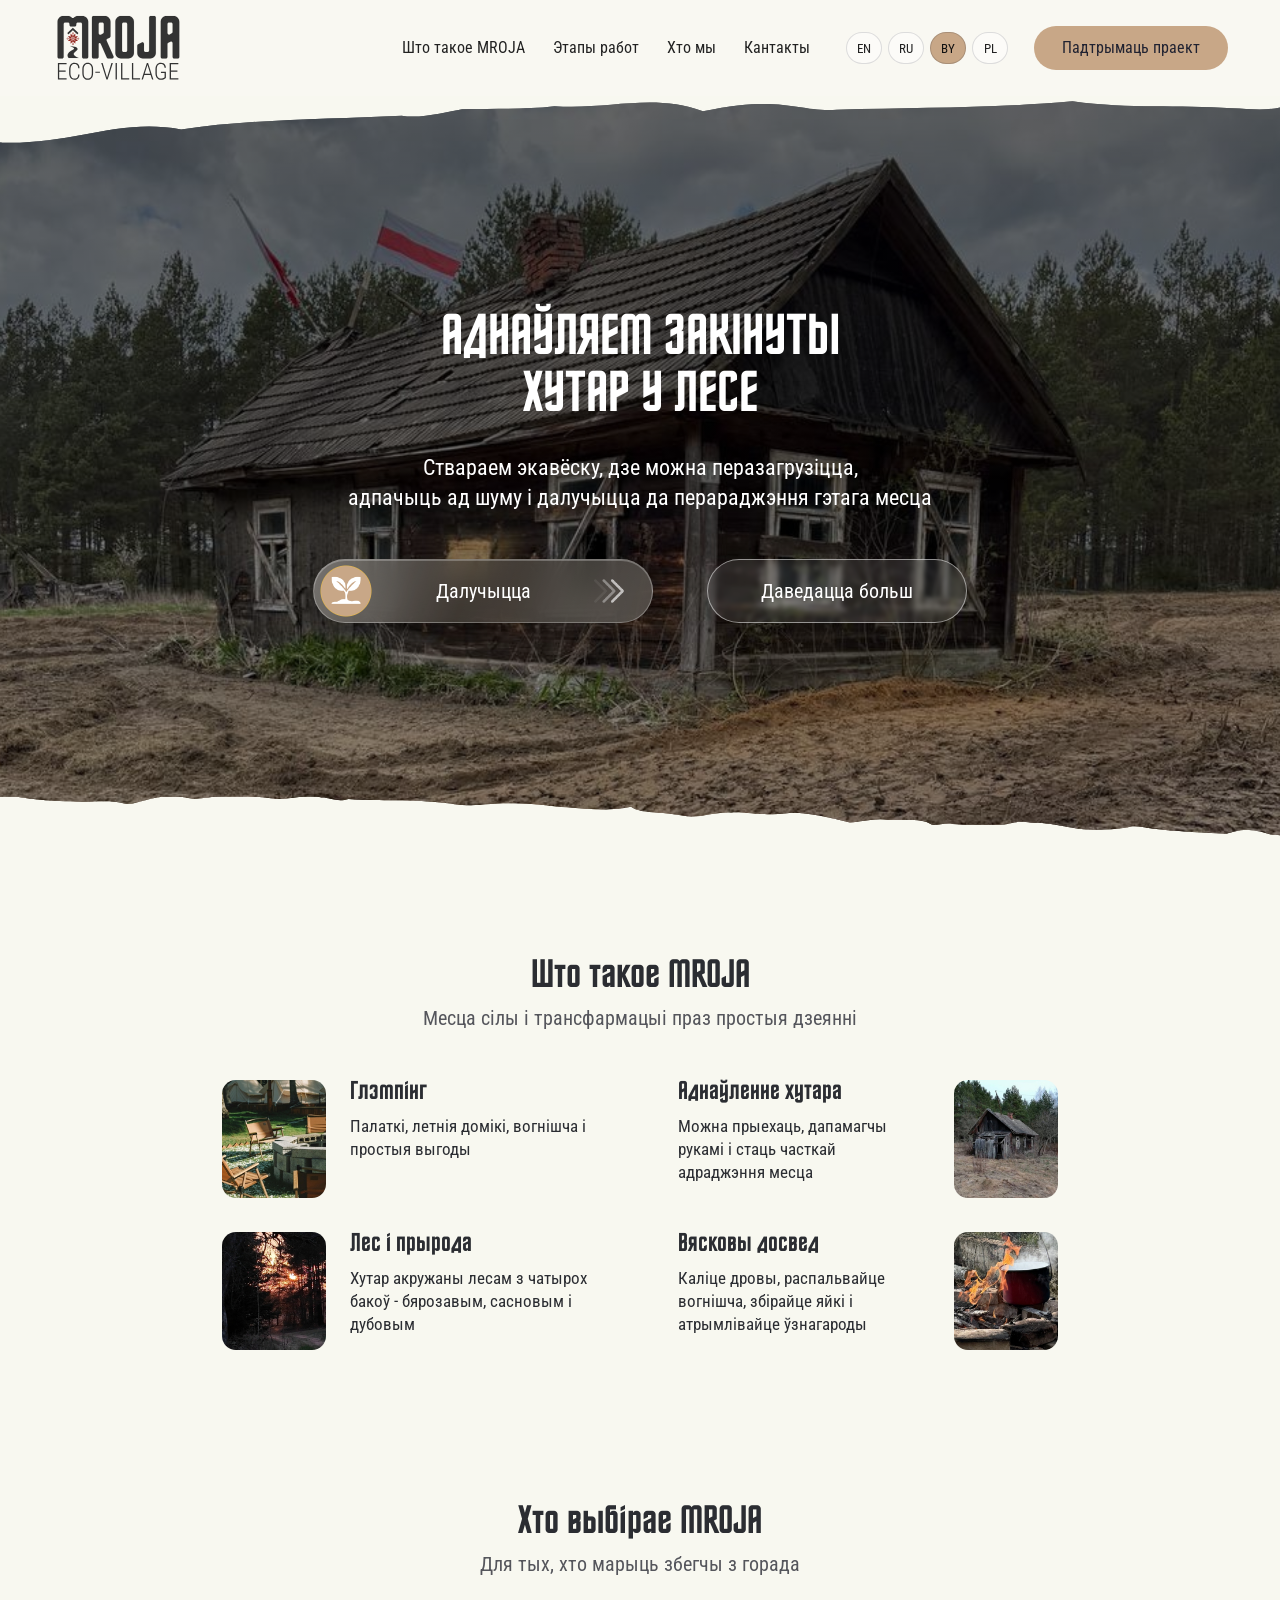
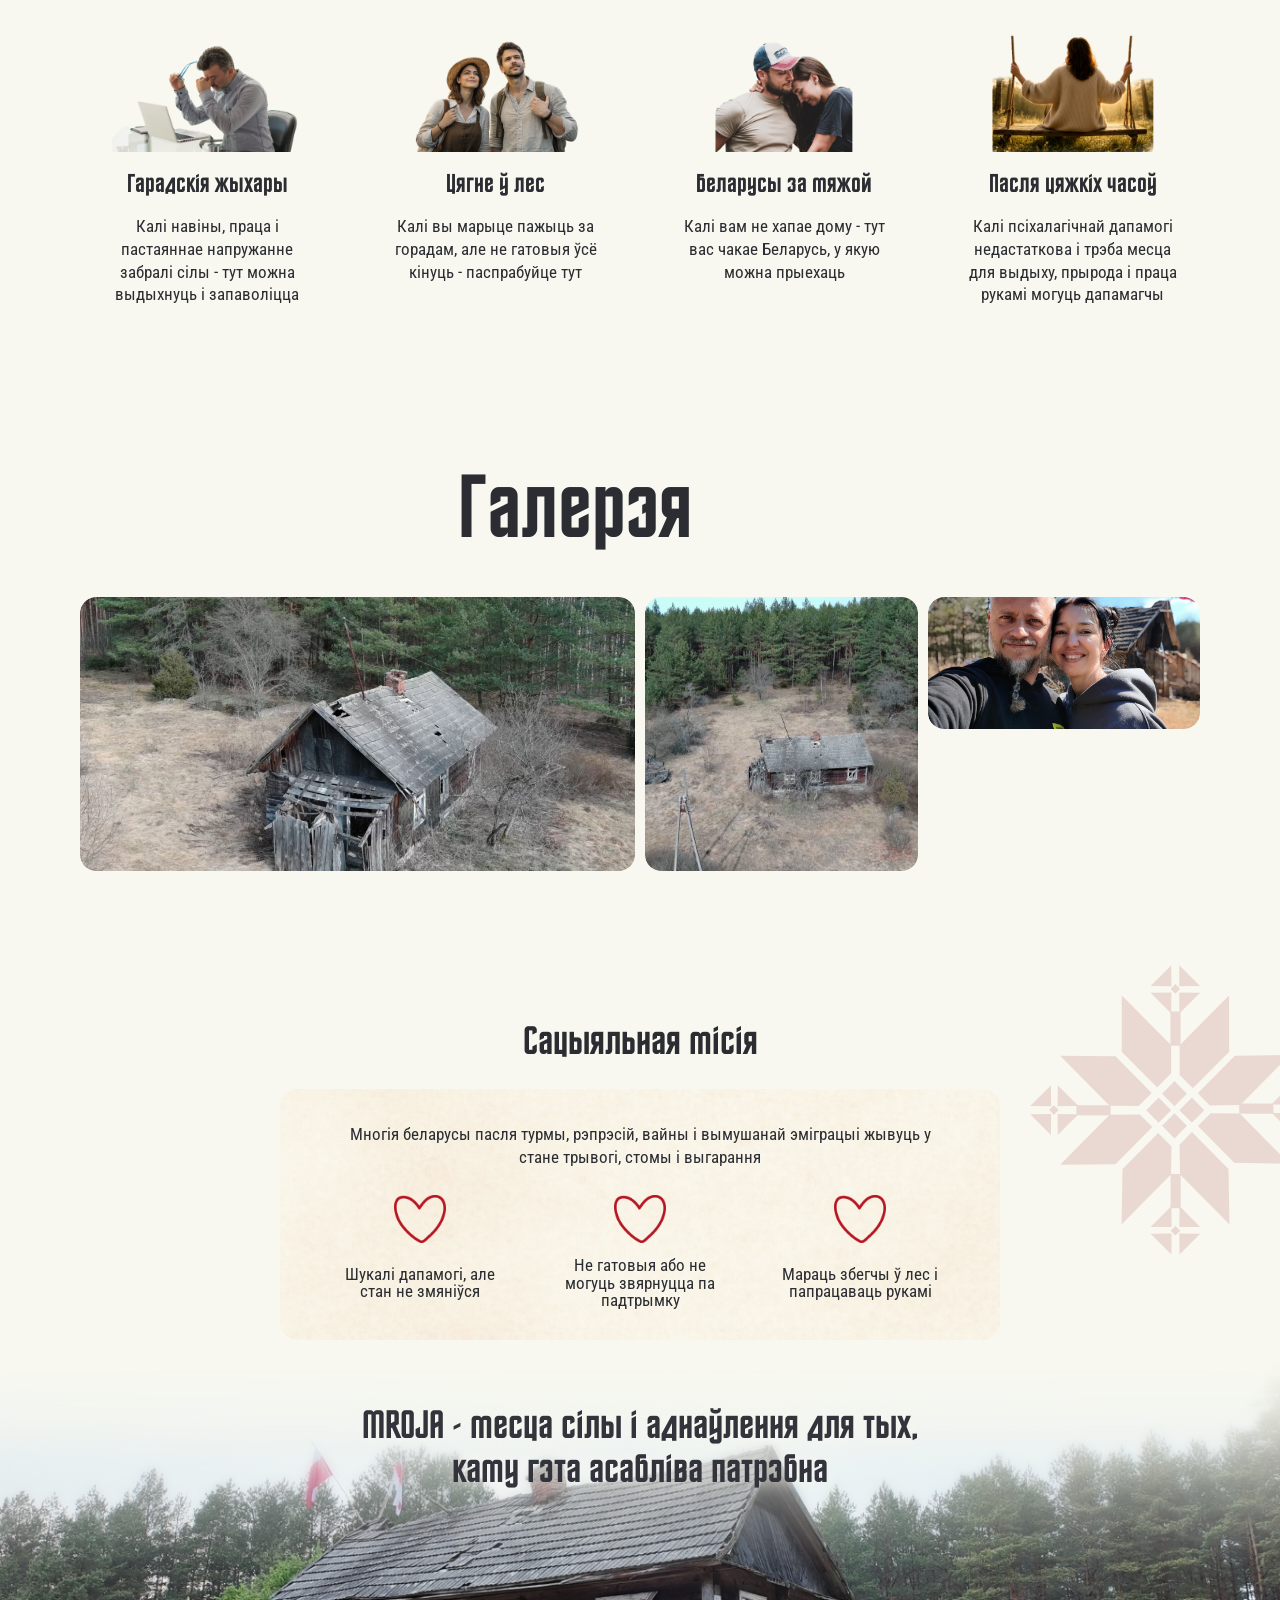
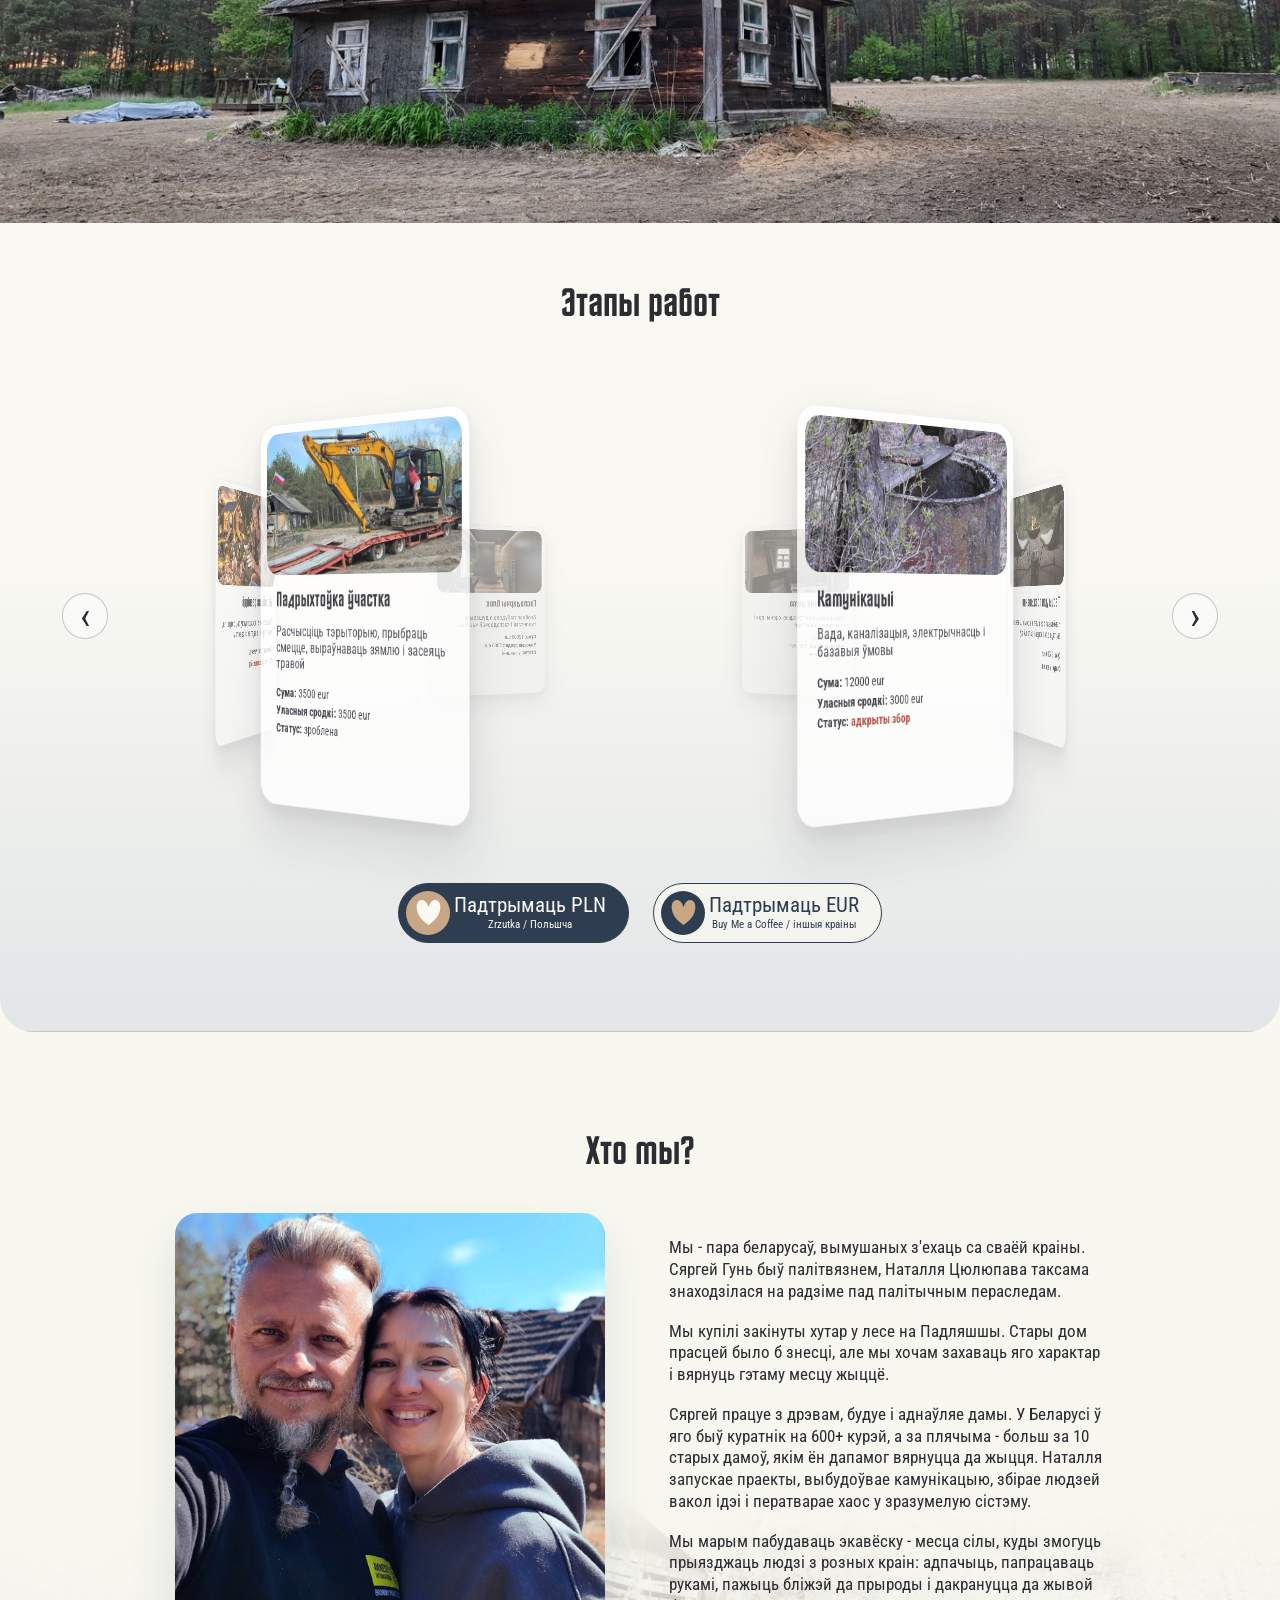
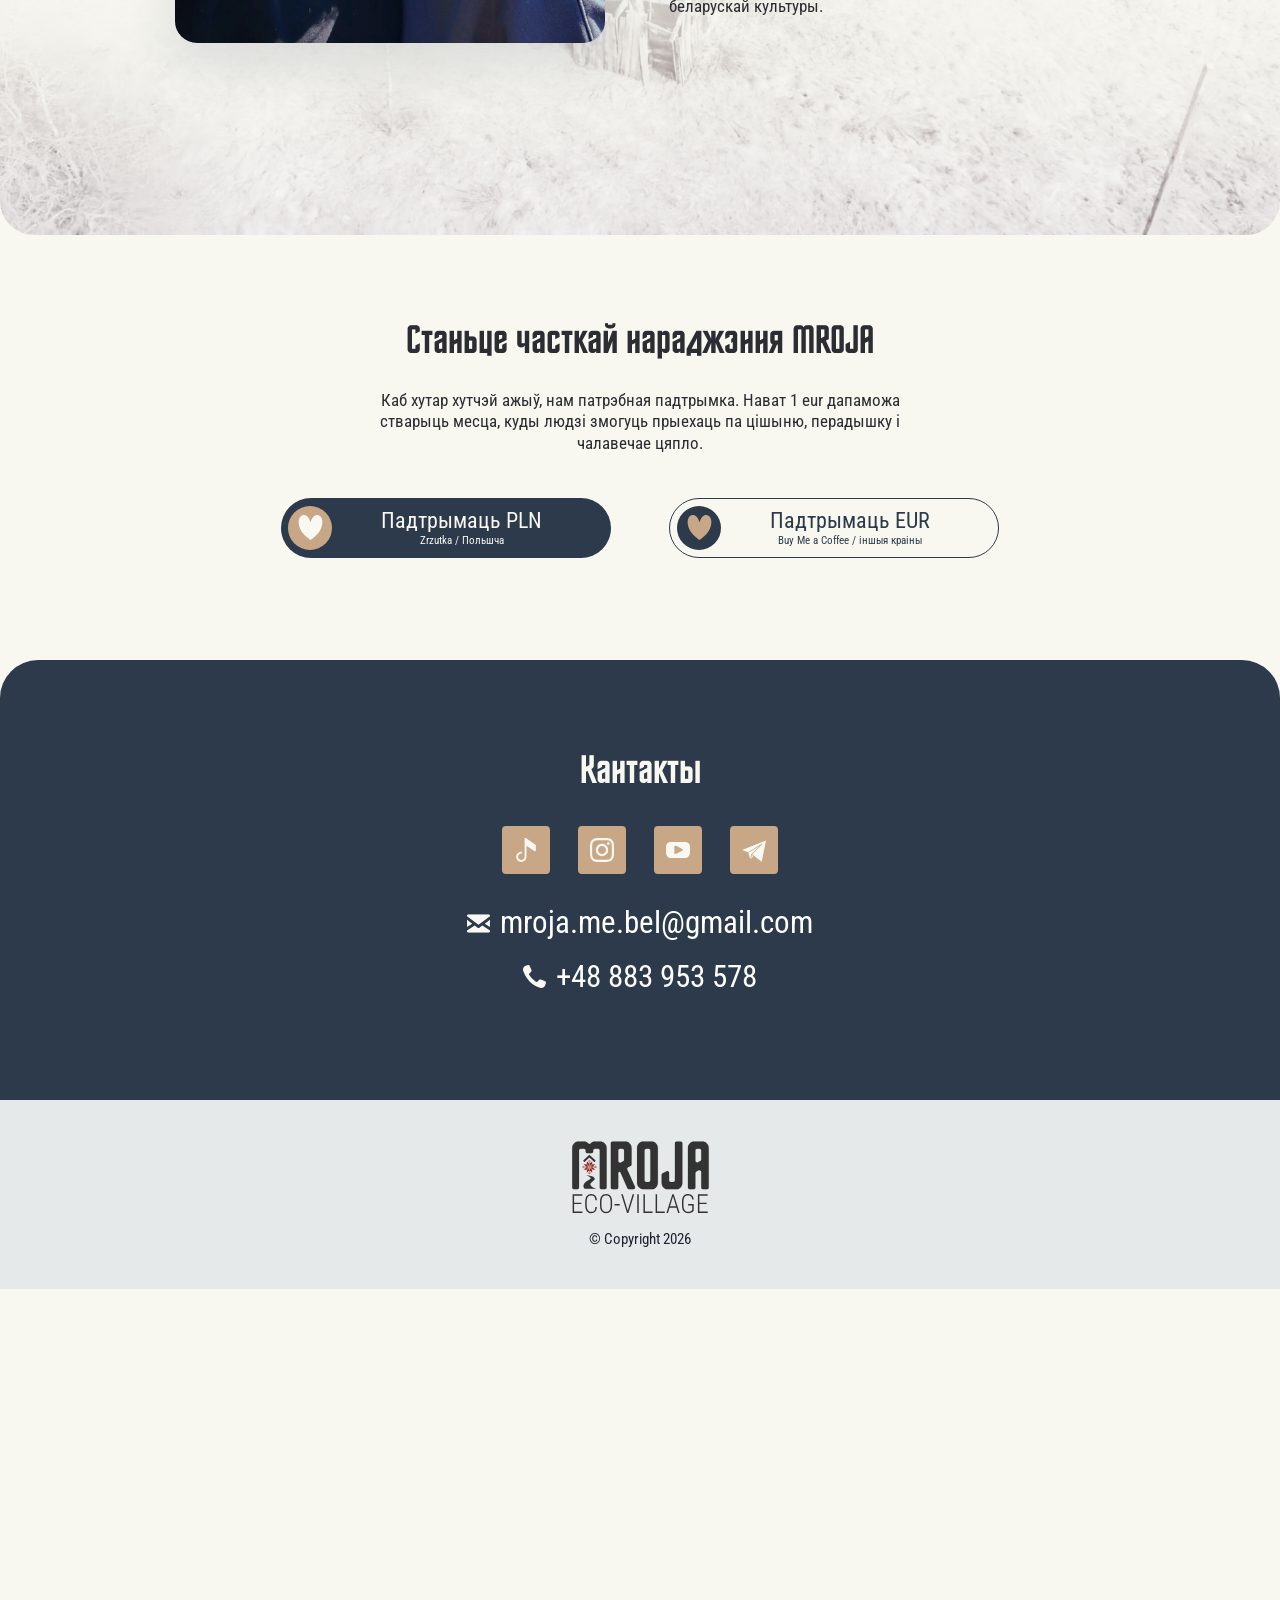
==== commit 4e66fe6c: "deploy redesign preview" ====
--- a/by/index.html
+++ b/by/index.html
@@ -1,5 +1,5 @@
 <!doctype html>
-<html lang="by">
+<html lang="be">
   <head>
     <meta charset="utf-8">
     <meta name="viewport" content="width=device-width, initial-scale=1, viewport-fit=cover">
@@ -20,9 +20,9 @@
     <meta property="og:image" content="../assets/mroja-share-snippet.png">
     <link rel="icon" href="../assets/M%20fivicon.svg" type="image/svg+xml">
     <link rel="shortcut icon" href="../assets/M%20fivicon.svg" type="image/svg+xml">
-    <link rel="stylesheet" href="../styles.css?v=20260522-mobile-lang-2">
-    <script src="../i18n.js?v=20260522-mobile-lang-2" defer></script>
-    <script src="../script.js?v=20260522-mobile-lang-2" defer></script>
+    <link rel="stylesheet" href="../styles.css?v=20260522-nav-gallery-i18n">
+    <script src="../i18n.js?v=20260522-nav-gallery-i18n" defer></script>
+    <script src="../script.js?v=20260522-nav-gallery-i18n" defer></script>
   </head>
   <body>
     <nav class="mobile-glass-header" aria-label="Mobile language navigation">
@@ -117,7 +117,7 @@
         <div class="about-section-inner">
           <div class="section-heading about-section-heading">
             <h2 id="about-title">What is MROJA</h2>
-            <p>Belarus you can actually come to</p>
+            <p>Месца сілы і трансфармацыі праз простыя дзеянні</p>
           </div>
           <div class="about-section-grid">
             <article class="about-section-card">
@@ -420,7 +420,7 @@
         <small>Zrzutka / Польша</small>
       </a>
       <a class="mobile-support-pill mobile-support-pill-light" href="https://buymeacoffee.com/mroja/membership" target="_blank" rel="noopener">
-        <span>Поддержать EN</span>
+        <span>Падтрымаць EUR</span>
         <small>Buy Me a Coffee / другие страны</small>
       </a>
     </div>
--- a/styles.css
+++ b/styles.css
@@ -5673,3 +5673,211 @@
     font-size: 9px;
   }
 }
+
+/* Targeted fixes: desktop nav, gallery loading, mobile language bar, stages rhythm */
+@media (min-width: 721px) {
+  .header-inner {
+    width: min(1360px, calc(100% - 64px));
+    gap: clamp(22px, 2vw, 38px);
+  }
+
+  .logo {
+    width: 132px;
+  }
+
+  .nav {
+    min-width: 0;
+    flex-wrap: nowrap !important;
+    gap: clamp(22px, 2.2vw, 34px);
+    font-weight: 400;
+    white-space: nowrap;
+  }
+
+  .nav > a {
+    flex: 0 0 auto;
+    font-weight: 400;
+    white-space: nowrap;
+  }
+
+  .desktop-language-switcher {
+    flex: 0 0 auto;
+    gap: 6px;
+    margin-left: 8px;
+    white-space: nowrap;
+  }
+
+  .language-switch {
+    min-width: 36px !important;
+    min-height: 32px !important;
+    padding: 0 9px !important;
+    font-size: 13px !important;
+    white-space: nowrap;
+  }
+
+  .header-button {
+    min-width: max-content;
+    border-radius: 999px;
+    white-space: nowrap;
+  }
+
+  .hero-content {
+    max-width: 980px;
+  }
+
+  #hero-title {
+    max-width: 1040px;
+  }
+}
+
+@media (min-width: 721px) and (max-width: 1060px) {
+  .header-inner {
+    width: min(100%, calc(100% - 28px));
+    gap: 14px;
+  }
+
+  .logo {
+    width: 112px;
+  }
+
+  .nav {
+    gap: 14px;
+    font-size: 15px;
+  }
+
+  .header-button {
+    padding-inline: 18px;
+  }
+}
+
+.section-heading p {
+  margin-top: 8px;
+}
+
+.about-section {
+  padding-top: clamp(86px, 8vw, 126px);
+}
+
+.about-section-card p {
+  max-width: 240px;
+}
+
+.about-section-image {
+  width: 118px;
+  height: 118px;
+}
+
+.gallery-grid {
+  grid-auto-flow: dense;
+}
+
+.gallery-lightbox-image {
+  transition: transform 220ms ease, opacity 220ms ease;
+  will-change: transform, opacity;
+}
+
+.gallery-lightbox-image.is-slide-out-left {
+  opacity: 0;
+  transform: translateX(-42px) scale(0.985);
+}
+
+.gallery-lightbox-image.is-slide-out-right {
+  opacity: 0;
+  transform: translateX(42px) scale(0.985);
+}
+
+.gallery-lightbox-image.is-slide-in-left {
+  opacity: 0;
+  transform: translateX(-42px) scale(0.985);
+}
+
+.gallery-lightbox-image.is-slide-in-right {
+  opacity: 0;
+  transform: translateX(42px) scale(0.985);
+}
+
+.restoration-card-body {
+  gap: 0;
+}
+
+.restoration-card p {
+  min-height: 0;
+}
+
+.stage-card-meta {
+  margin-top: 16px !important;
+  padding-top: 0 !important;
+  border-top: 0 !important;
+}
+
+.contacts-lines a {
+  font-family: var(--font-body);
+  font-size: clamp(25px, 2.4vw, 32px);
+  font-weight: 400 !important;
+}
+
+@media (max-width: 720px) {
+  .mobile-glass-header {
+    opacity: 0;
+    pointer-events: none;
+    transform: translateY(-16px);
+    transition: opacity 220ms ease, transform 220ms ease;
+  }
+
+  .mobile-glass-header.is-visible {
+    opacity: 1;
+    pointer-events: auto;
+    transform: translateY(0);
+  }
+
+  .mobile-support-pill-primary {
+    border-color: rgba(255, 255, 255, 0.26);
+    background: rgba(45, 58, 75, 0.82);
+    color: #f8f8f0;
+  }
+
+  .mobile-support-pill-light {
+    border-color: rgba(45, 58, 75, 0.22);
+    background: rgba(248, 248, 240, 0.58);
+    color: #202231;
+  }
+
+  .about-section {
+    padding-top: 78px;
+  }
+
+  .about-section-image {
+    width: 76px !important;
+    height: 76px !important;
+  }
+
+  .about-section-card,
+  .about-section-card-reverse {
+    grid-template-columns: 76px minmax(0, 1fr) !important;
+    gap: 12px !important;
+  }
+
+  .about-section-card p {
+    max-width: 174px !important;
+  }
+
+  .restoration .stage-support {
+    display: none !important;
+  }
+
+  .restoration .carousel {
+    padding-bottom: 42px !important;
+  }
+
+  .restoration {
+    padding-bottom: 72px !important;
+  }
+
+  .contacts-lines a {
+    font-size: 20px;
+    font-weight: 400 !important;
+  }
+
+  .gallery-grid {
+    grid-auto-flow: dense;
+  }
+}
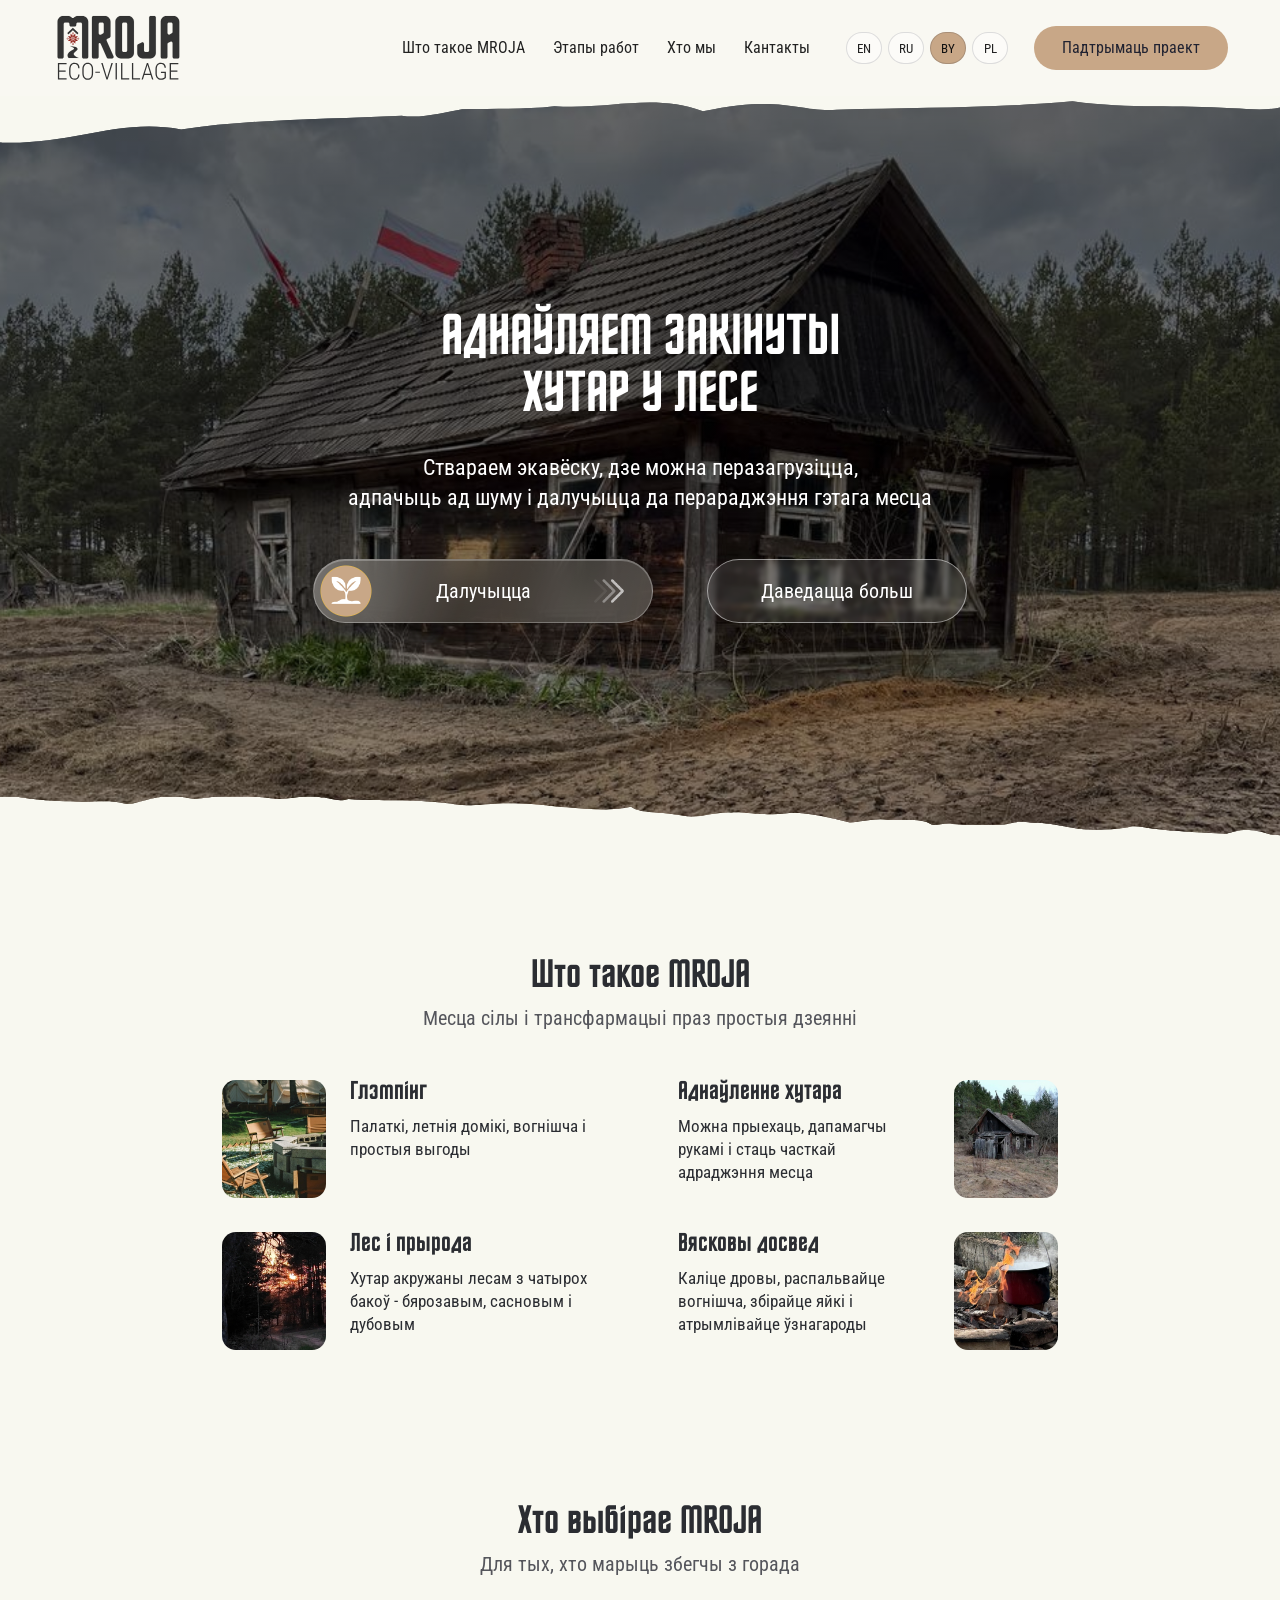
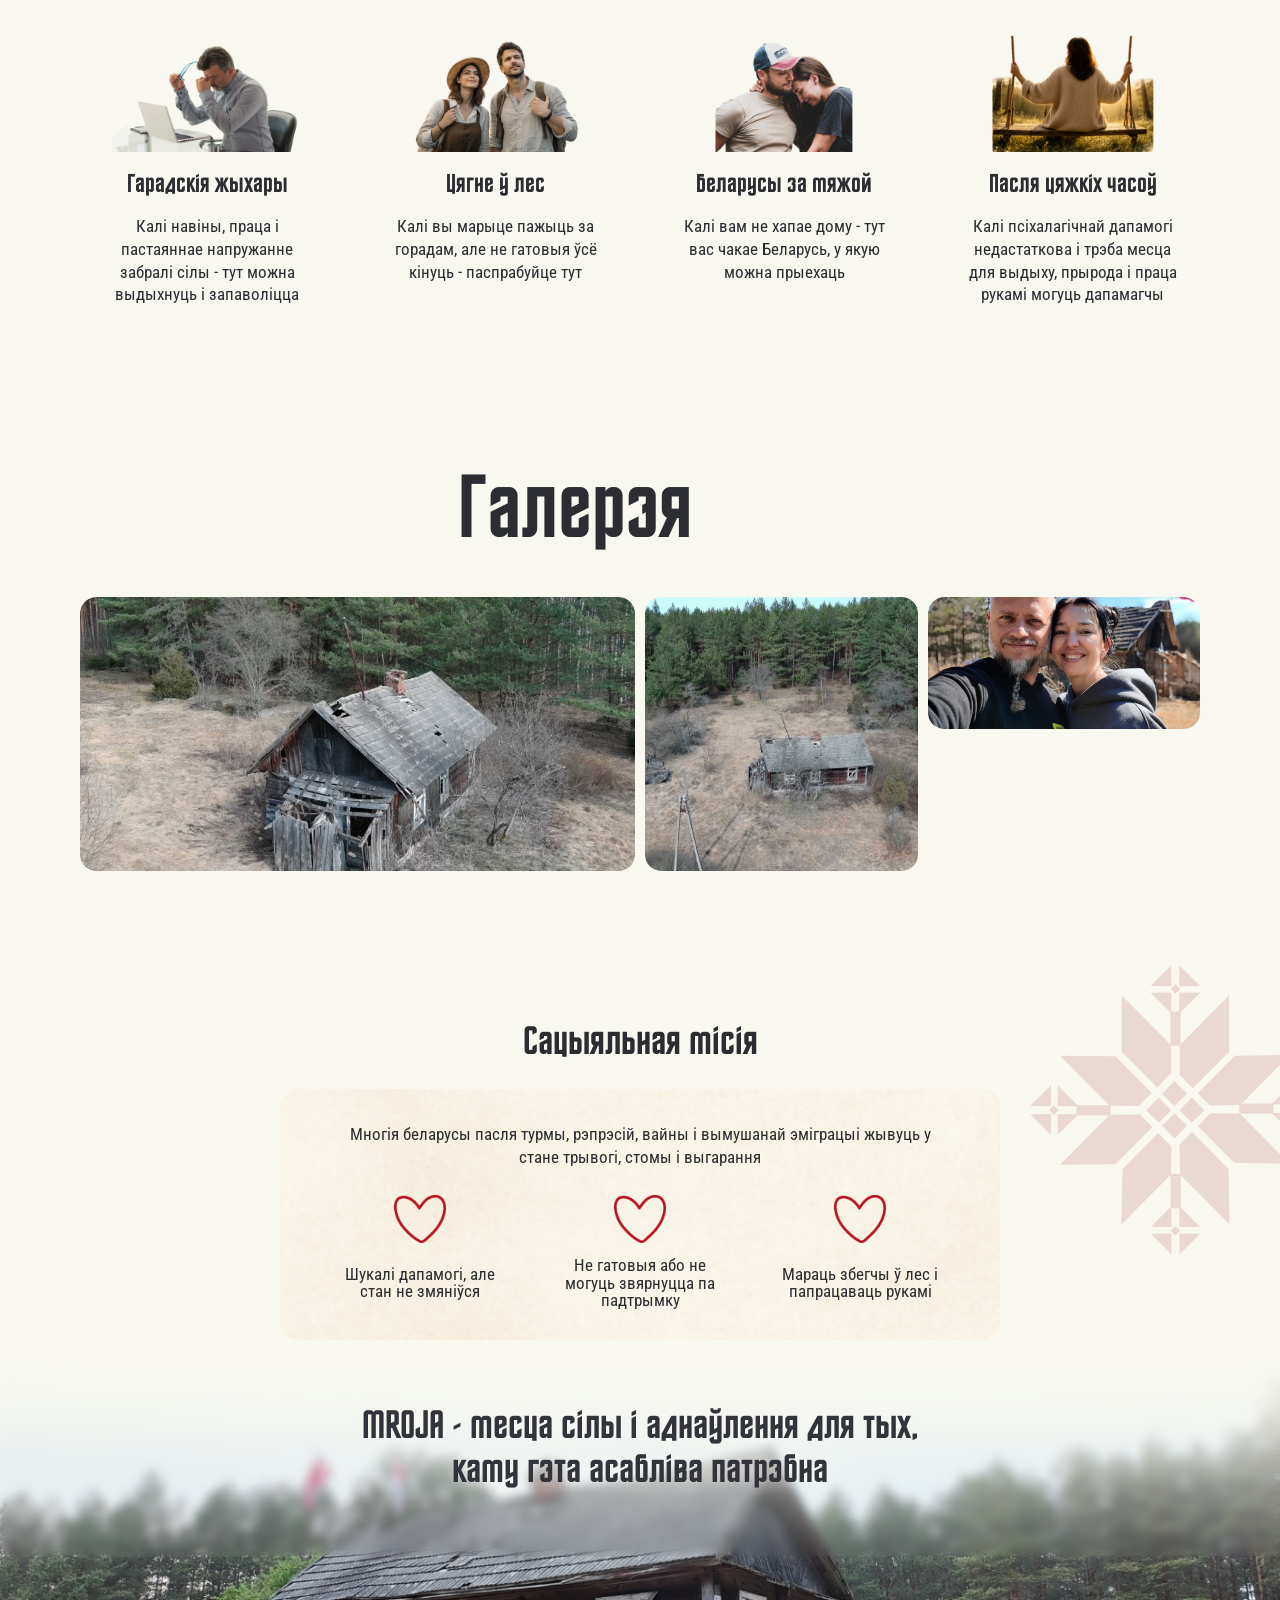
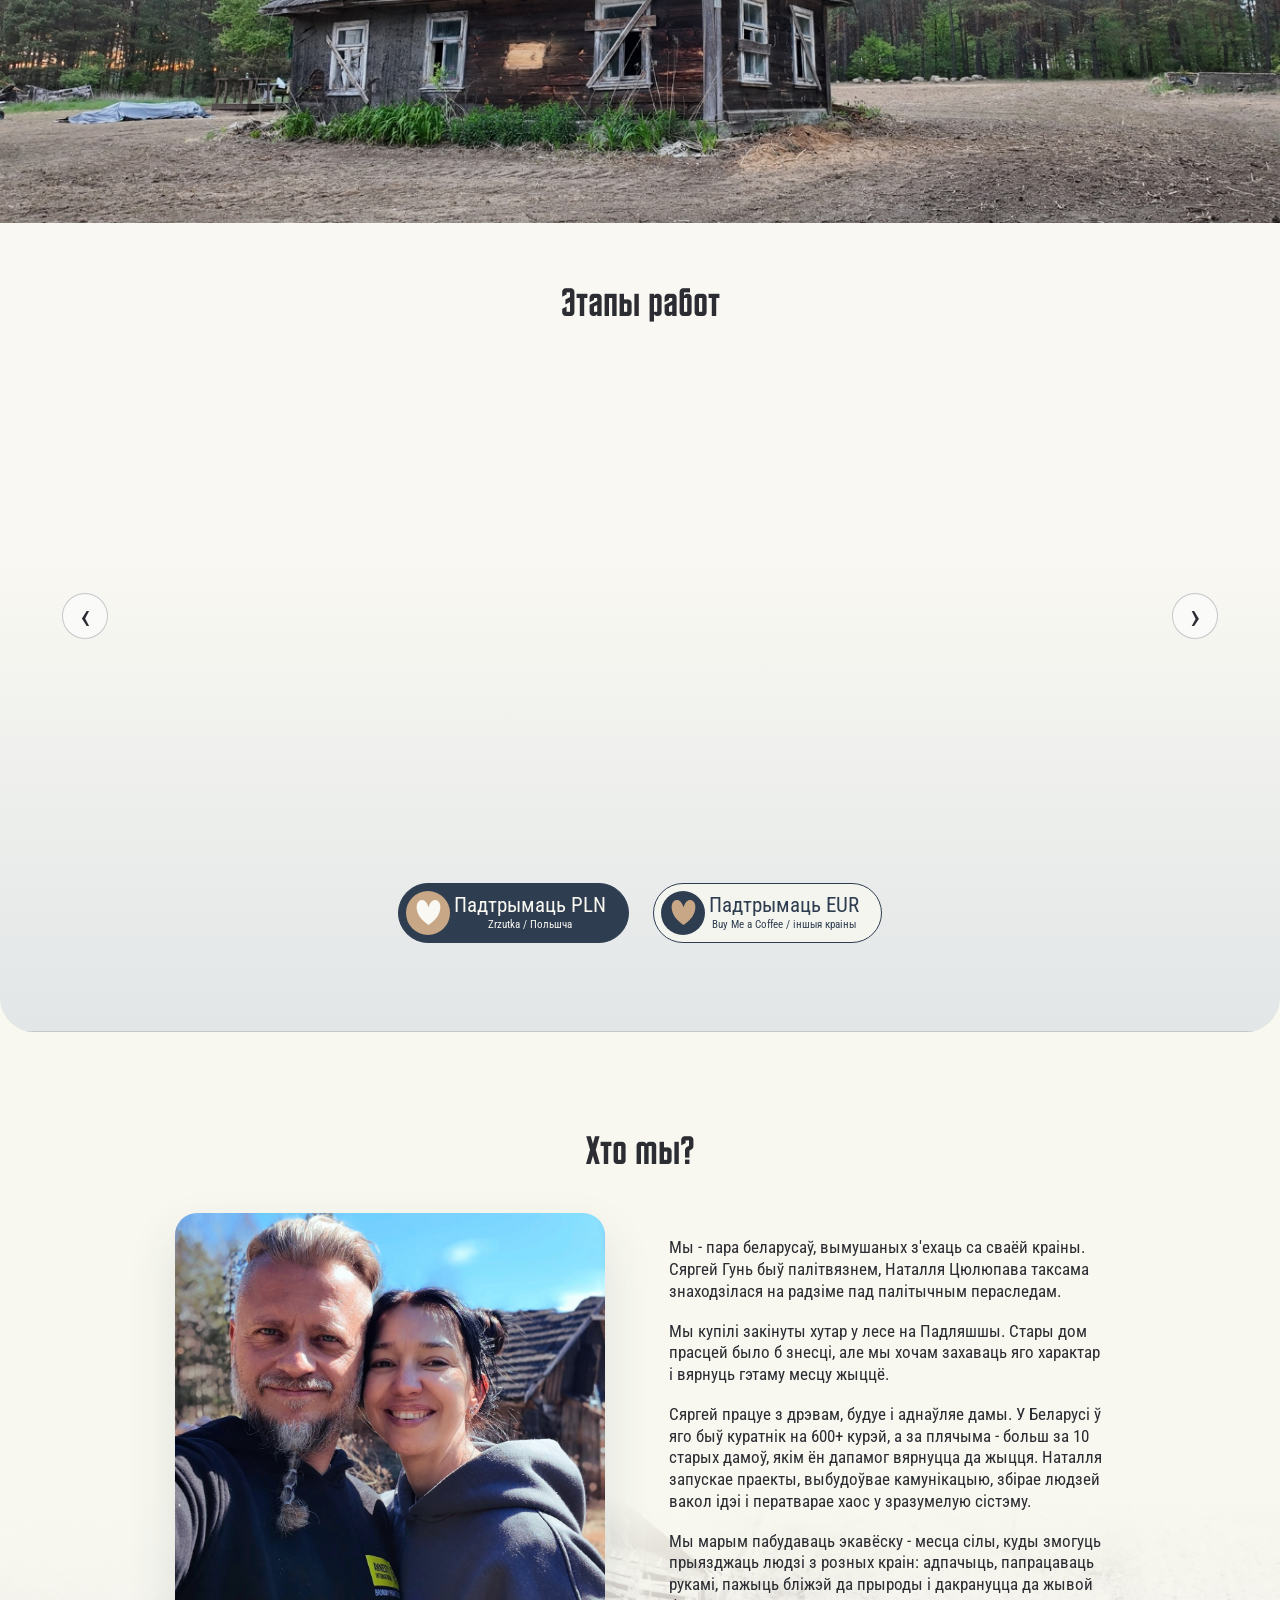
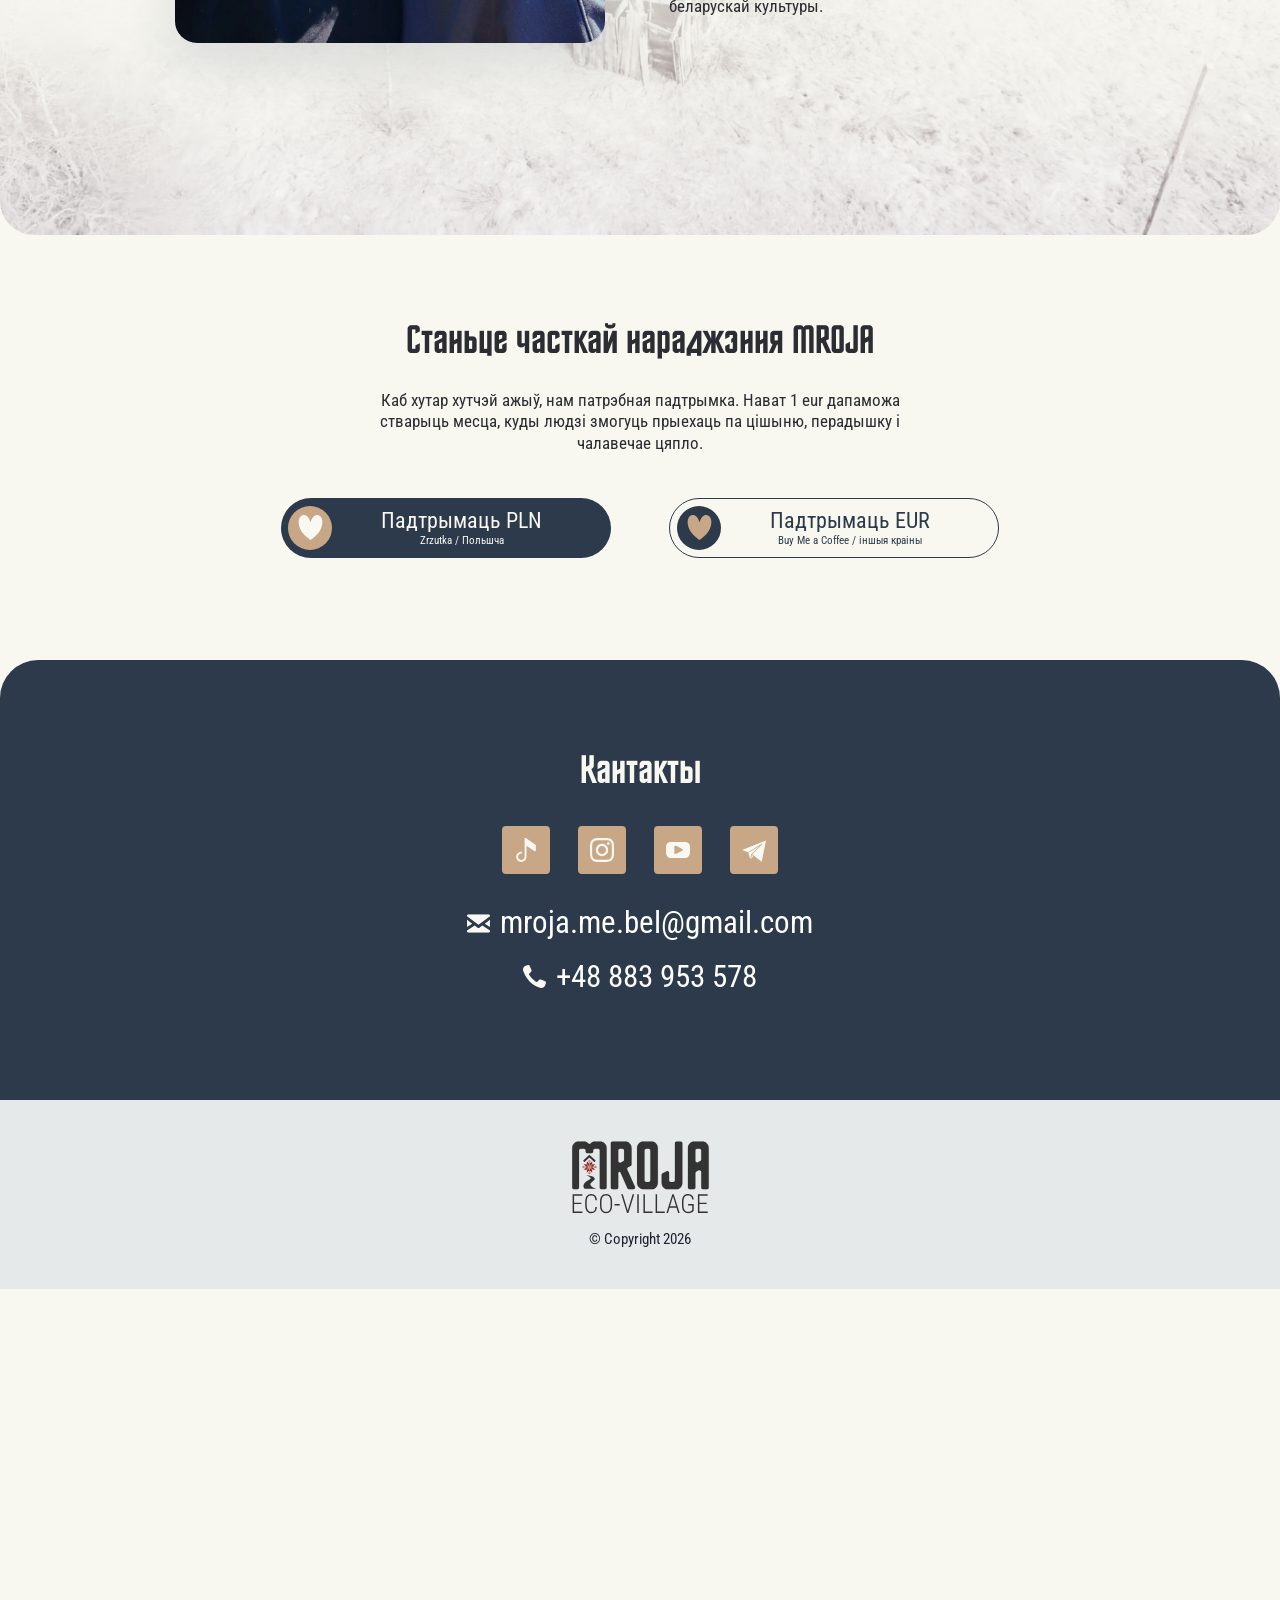
==== commit 59b72a6a: "deploy redesign preview" ====
--- a/by/index.html
+++ b/by/index.html
@@ -4,20 +4,35 @@
     <meta charset="utf-8">
     <meta name="viewport" content="width=device-width, initial-scale=1, viewport-fit=cover">
     <meta name="theme-color" content="#050505">
+    <meta name="mobile-web-app-capable" content="yes">
     <meta name="apple-mobile-web-app-capable" content="yes">
     <meta name="apple-mobile-web-app-status-bar-style" content="black-translucent">
-    <title>MROJA Eco-Village</title>
+    <title>Адраджаем закінуты хутар у лесе — MROJA</title>
     <meta
       name="description"
-      content="MROJA — экодеревня на Подляшье: восстановление заброшенного хутора, беларусская культура, волонтёрство и место для восстановления людей."
+      content="MROJA — месца для тых, хто марыць вырвацца з горада: глэмпінг, простае жыццё, адраджэнне хутара, прырода і жывая беларуская культура."
     >
-    <meta property="og:title" content="MROJA Eco-Village">
+    <link rel="canonical" href="https://mroja.me/by/">
+    <link rel="alternate" hreflang="en" href="https://mroja.me/">
+    <link rel="alternate" hreflang="ru" href="https://mroja.me/ru/">
+    <link rel="alternate" hreflang="be" href="https://mroja.me/by/">
+    <link rel="alternate" hreflang="pl" href="https://mroja.me/pl/">
+    <link rel="alternate" hreflang="x-default" href="https://mroja.me/">
+    <meta property="og:title" content="Адраджаем закінуты хутар у лесе — MROJA">
     <meta
       property="og:description"
-      content="Экодеревня на Подляшье: восстановление хутора, беларусская культура, волонтёрство и место для восстановления людей."
+      content="Месца для тых, хто марыць вырвацца з горада: глэмпінг, простае жыццё, адраджэнне хутара, прырода і жывая беларуская культура."
     >
     <meta property="og:type" content="website">
-    <meta property="og:image" content="../assets/mroja-share-snippet.png">
+    <meta property="og:url" content="https://mroja.me/by/">
+    <meta property="og:image" content="https://mroja.me/assets/og-mroja.jpg">
+    <meta name="twitter:card" content="summary_large_image">
+    <meta name="twitter:title" content="Адраджаем закінуты хутар у лесе — MROJA">
+    <meta
+      name="twitter:description"
+      content="Месца для тых, хто марыць вырвацца з горада: глэмпінг, простае жыццё, адраджэнне хутара, прырода і жывая беларуская культура."
+    >
+    <meta name="twitter:image" content="https://mroja.me/assets/og-mroja.jpg">
     <link rel="icon" href="../assets/M%20fivicon.svg" type="image/svg+xml">
     <link rel="shortcut icon" href="../assets/M%20fivicon.svg" type="image/svg+xml">
     <link rel="stylesheet" href="../styles.css?v=20260522-nav-gallery-i18n">
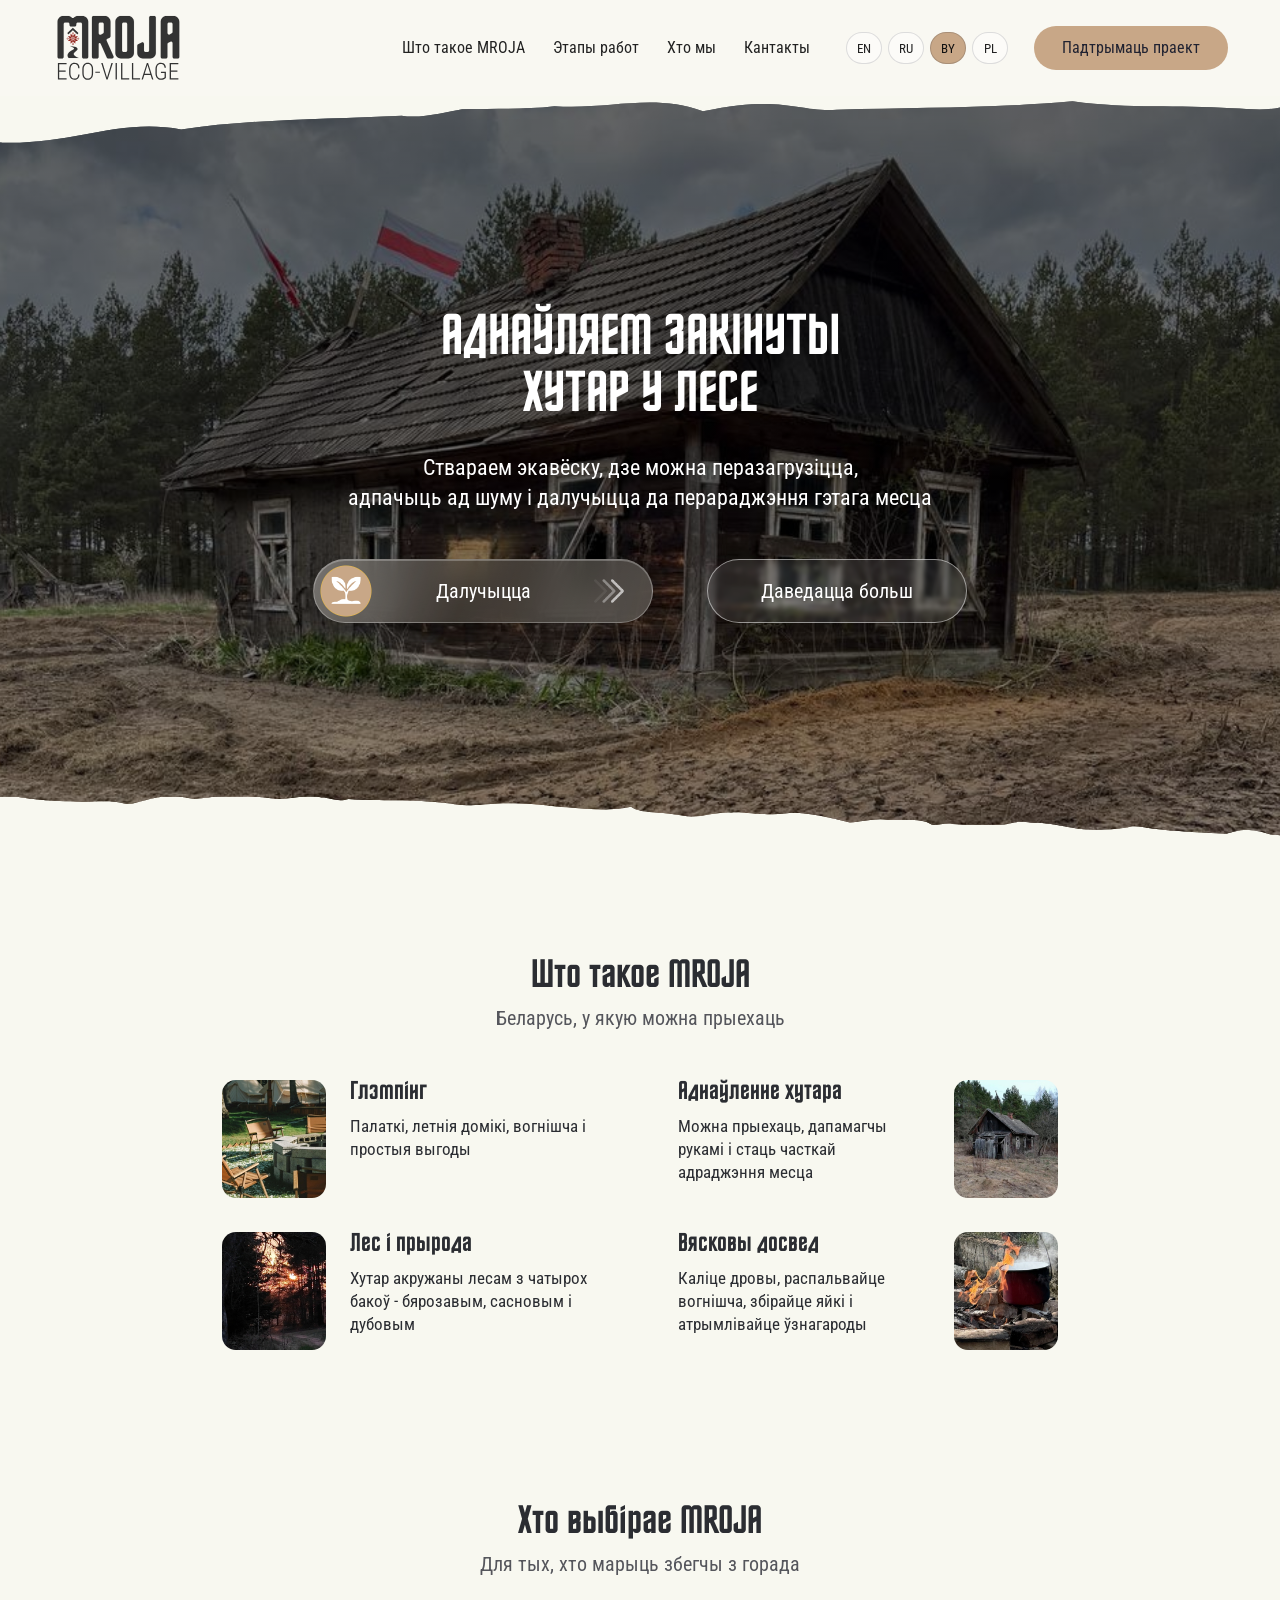
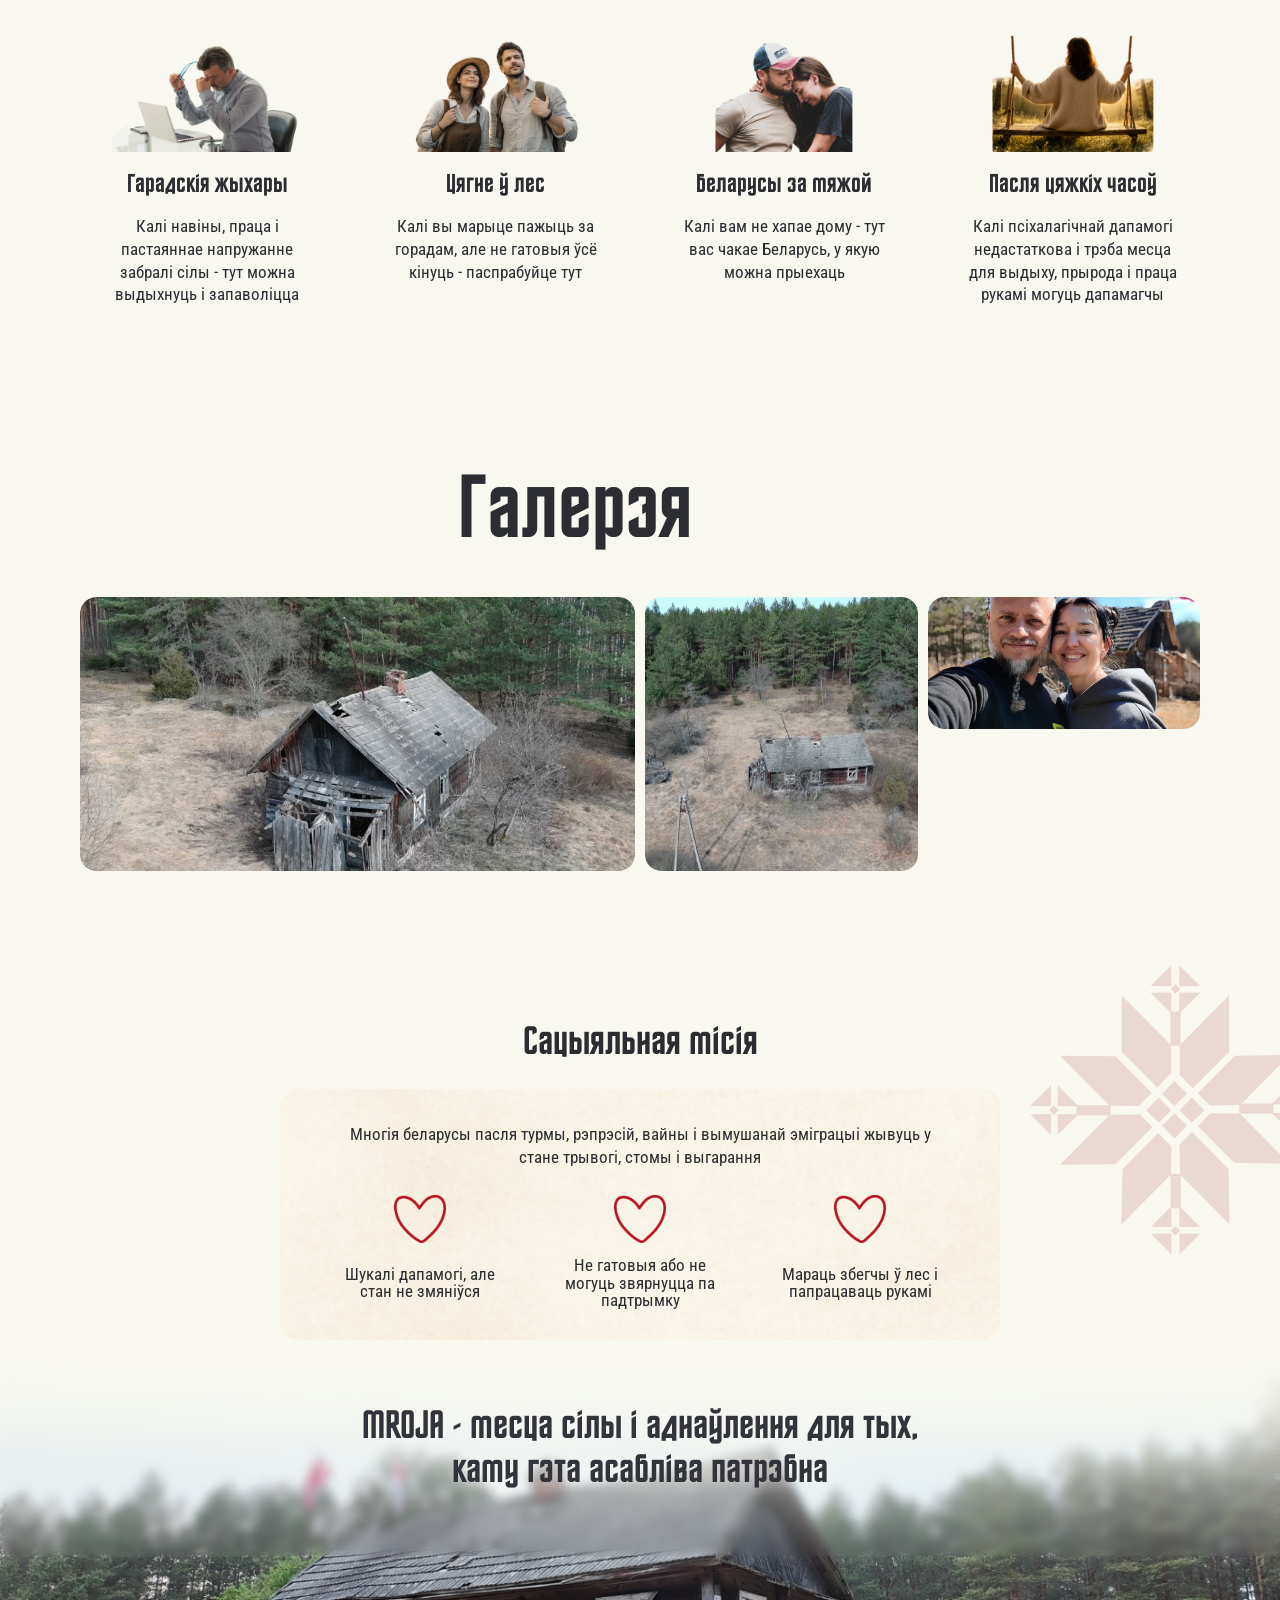
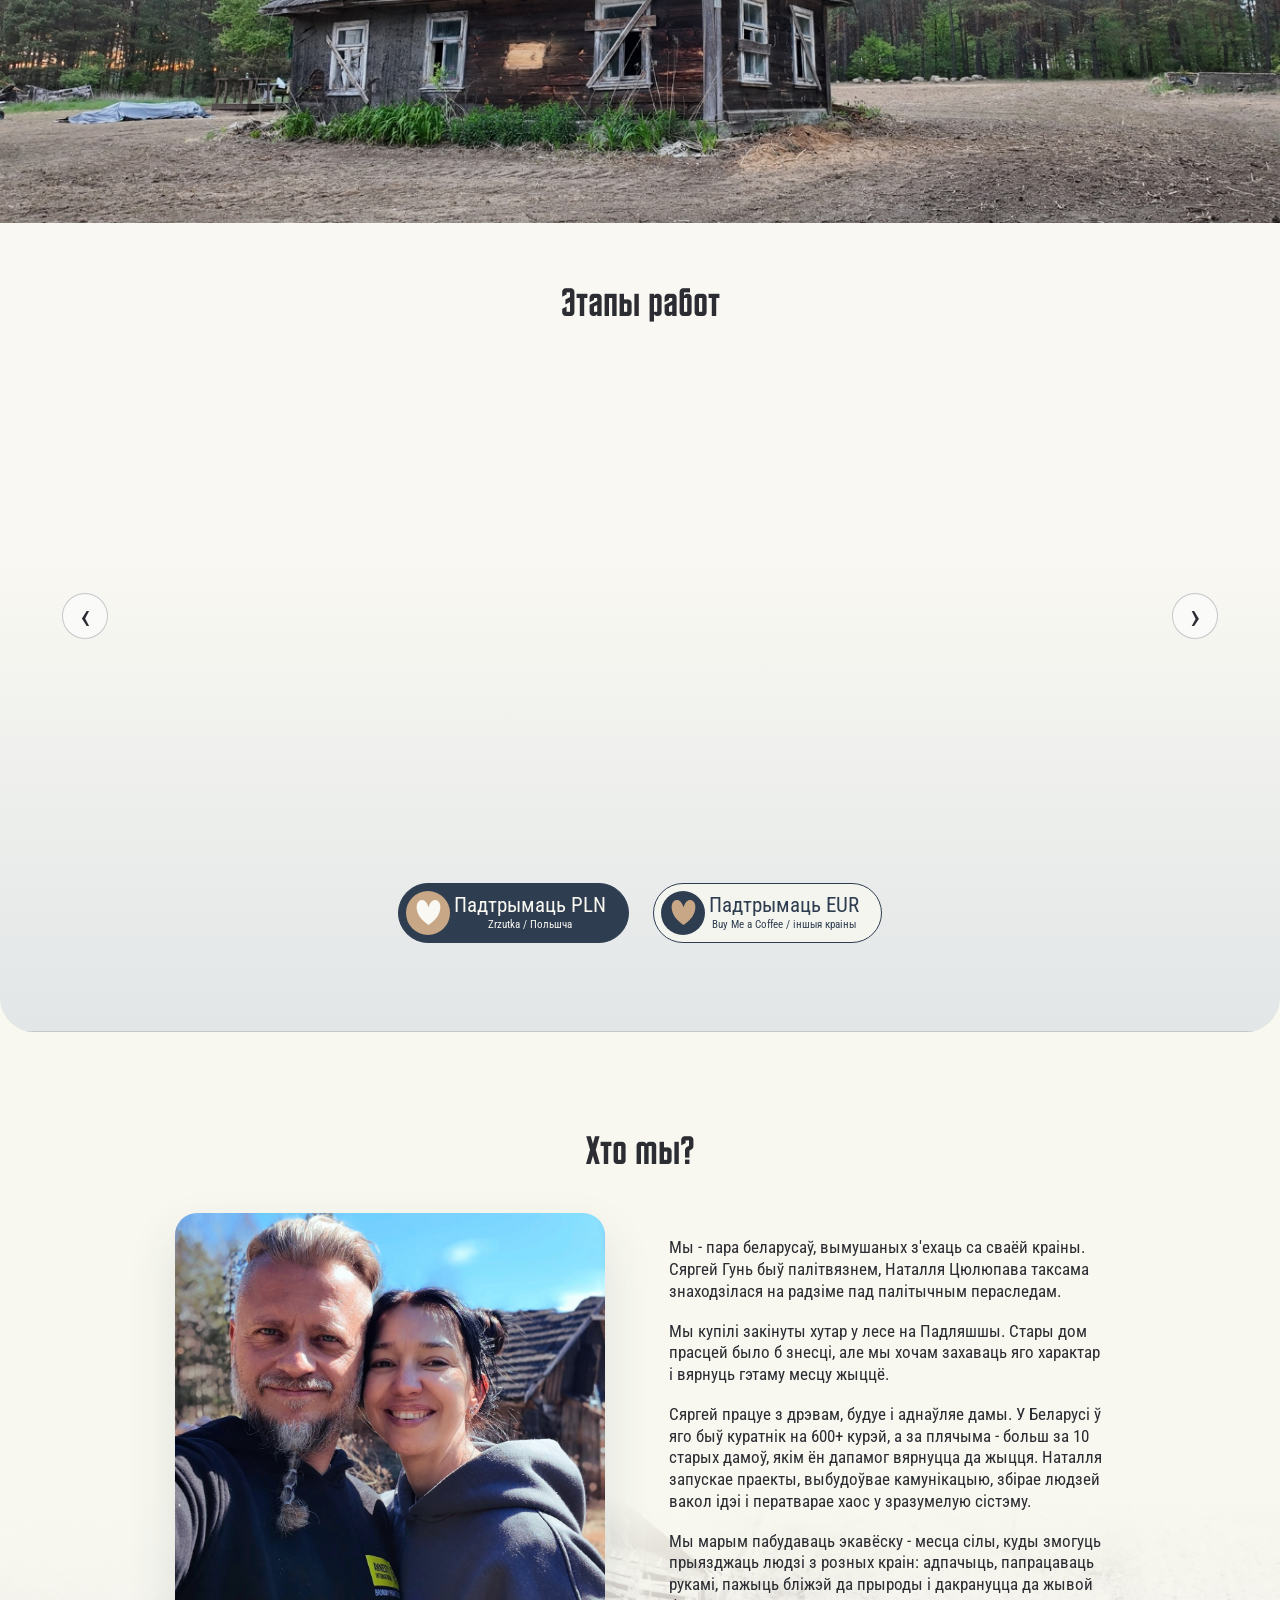
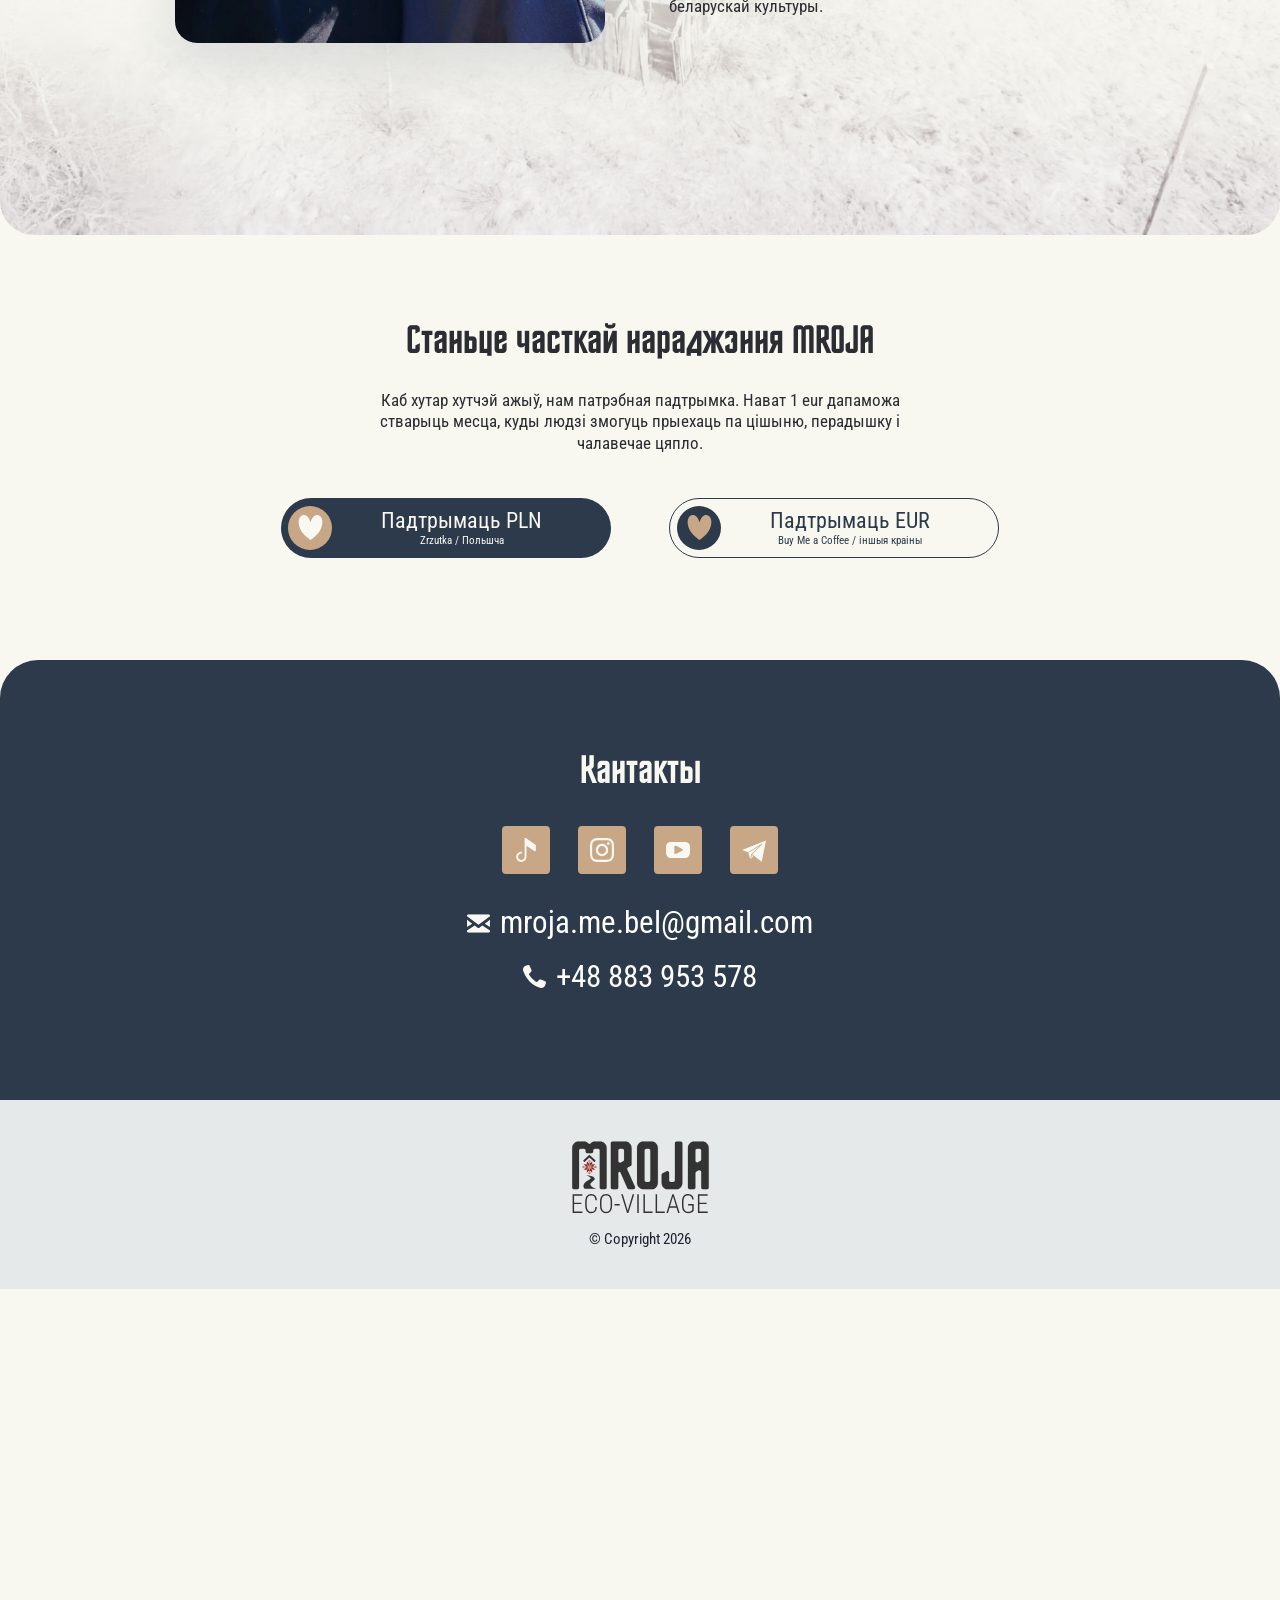
==== commit 6d26307d: "deploy redesign preview" ====
--- a/by/index.html
+++ b/by/index.html
@@ -35,9 +35,9 @@
     <meta name="twitter:image" content="https://mroja.me/assets/og-mroja.jpg">
     <link rel="icon" href="../assets/M%20fivicon.svg" type="image/svg+xml">
     <link rel="shortcut icon" href="../assets/M%20fivicon.svg" type="image/svg+xml">
-    <link rel="stylesheet" href="../styles.css?v=20260522-nav-gallery-i18n">
-    <script src="../i18n.js?v=20260522-nav-gallery-i18n" defer></script>
-    <script src="../script.js?v=20260522-nav-gallery-i18n" defer></script>
+    <link rel="stylesheet" href="../styles.css?v=20260522-gallery-slider">
+    <script src="../i18n.js?v=20260522-gallery-slider" defer></script>
+    <script src="../script.js?v=20260522-gallery-slider" defer></script>
   </head>
   <body>
     <nav class="mobile-glass-header" aria-label="Mobile language navigation">
@@ -132,7 +132,7 @@
         <div class="about-section-inner">
           <div class="section-heading about-section-heading">
             <h2 id="about-title">What is MROJA</h2>
-            <p>Месца сілы і трансфармацыі праз простыя дзеянні</p>
+            <p>Беларусь, у якую можна прыехаць</p>
           </div>
           <div class="about-section-grid">
             <article class="about-section-card">
--- a/styles.css
+++ b/styles.css
@@ -5331,13 +5331,29 @@
   -webkit-backdrop-filter: blur(10px);
 }
 
-.gallery-lightbox-image {
-  display: block;
-  max-width: min(92vw, 1180px);
-  max-height: 86vh;
-  object-fit: contain;
+.gallery-lightbox-stage {
+  position: relative;
+  width: min(92vw, 1180px);
+  height: min(86vh, 780px);
+  overflow: hidden;
   border-radius: 16px;
   box-shadow: 0 24px 80px rgba(0, 0, 0, 0.42);
+}
+
+.gallery-lightbox-image {
+  position: absolute;
+  inset: 0;
+  display: block;
+  width: 100%;
+  height: 100%;
+  max-width: none;
+  max-height: none;
+  object-fit: contain;
+  border-radius: inherit;
+  opacity: 1;
+  transform: translateX(0);
+  transition: transform 440ms cubic-bezier(0.22, 0.72, 0.18, 1), opacity 440ms ease;
+  will-change: transform, opacity;
 }
 
 .gallery-lightbox-close,
@@ -5431,9 +5447,9 @@
     padding: 16px;
   }
 
-  .gallery-lightbox-image {
-    max-width: 94vw;
-    max-height: 78vh;
+  .gallery-lightbox-stage {
+    width: 94vw;
+    height: 78vh;
     border-radius: 12px;
   }
 
@@ -5770,29 +5786,28 @@
   grid-auto-flow: dense;
 }
 
-.gallery-lightbox-image {
-  transition: transform 220ms ease, opacity 220ms ease;
-  will-change: transform, opacity;
-}
-
+.gallery-lightbox-image.is-slide-exit-left,
 .gallery-lightbox-image.is-slide-out-left {
   opacity: 0;
-  transform: translateX(-42px) scale(0.985);
-}
-
+  transform: translateX(-108%);
+}
+
+.gallery-lightbox-image.is-slide-exit-right,
 .gallery-lightbox-image.is-slide-out-right {
   opacity: 0;
-  transform: translateX(42px) scale(0.985);
-}
-
+  transform: translateX(108%);
+}
+
+.gallery-lightbox-image.is-slide-enter-left,
 .gallery-lightbox-image.is-slide-in-left {
   opacity: 0;
-  transform: translateX(-42px) scale(0.985);
-}
-
+  transform: translateX(-108%);
+}
+
+.gallery-lightbox-image.is-slide-enter-right,
 .gallery-lightbox-image.is-slide-in-right {
   opacity: 0;
-  transform: translateX(42px) scale(0.985);
+  transform: translateX(108%);
 }
 
 .restoration-card-body {
@@ -5829,6 +5844,19 @@
     transform: translateY(0);
   }
 
+  .mobile-fixed-support {
+    opacity: 0;
+    pointer-events: none;
+    transform: translateY(18px);
+    transition: opacity 220ms ease, transform 220ms ease;
+  }
+
+  .mobile-fixed-support.is-visible {
+    opacity: 1;
+    pointer-events: auto;
+    transform: translateY(0);
+  }
+
   .mobile-support-pill-primary {
     border-color: rgba(255, 255, 255, 0.26);
     background: rgba(45, 58, 75, 0.82);
